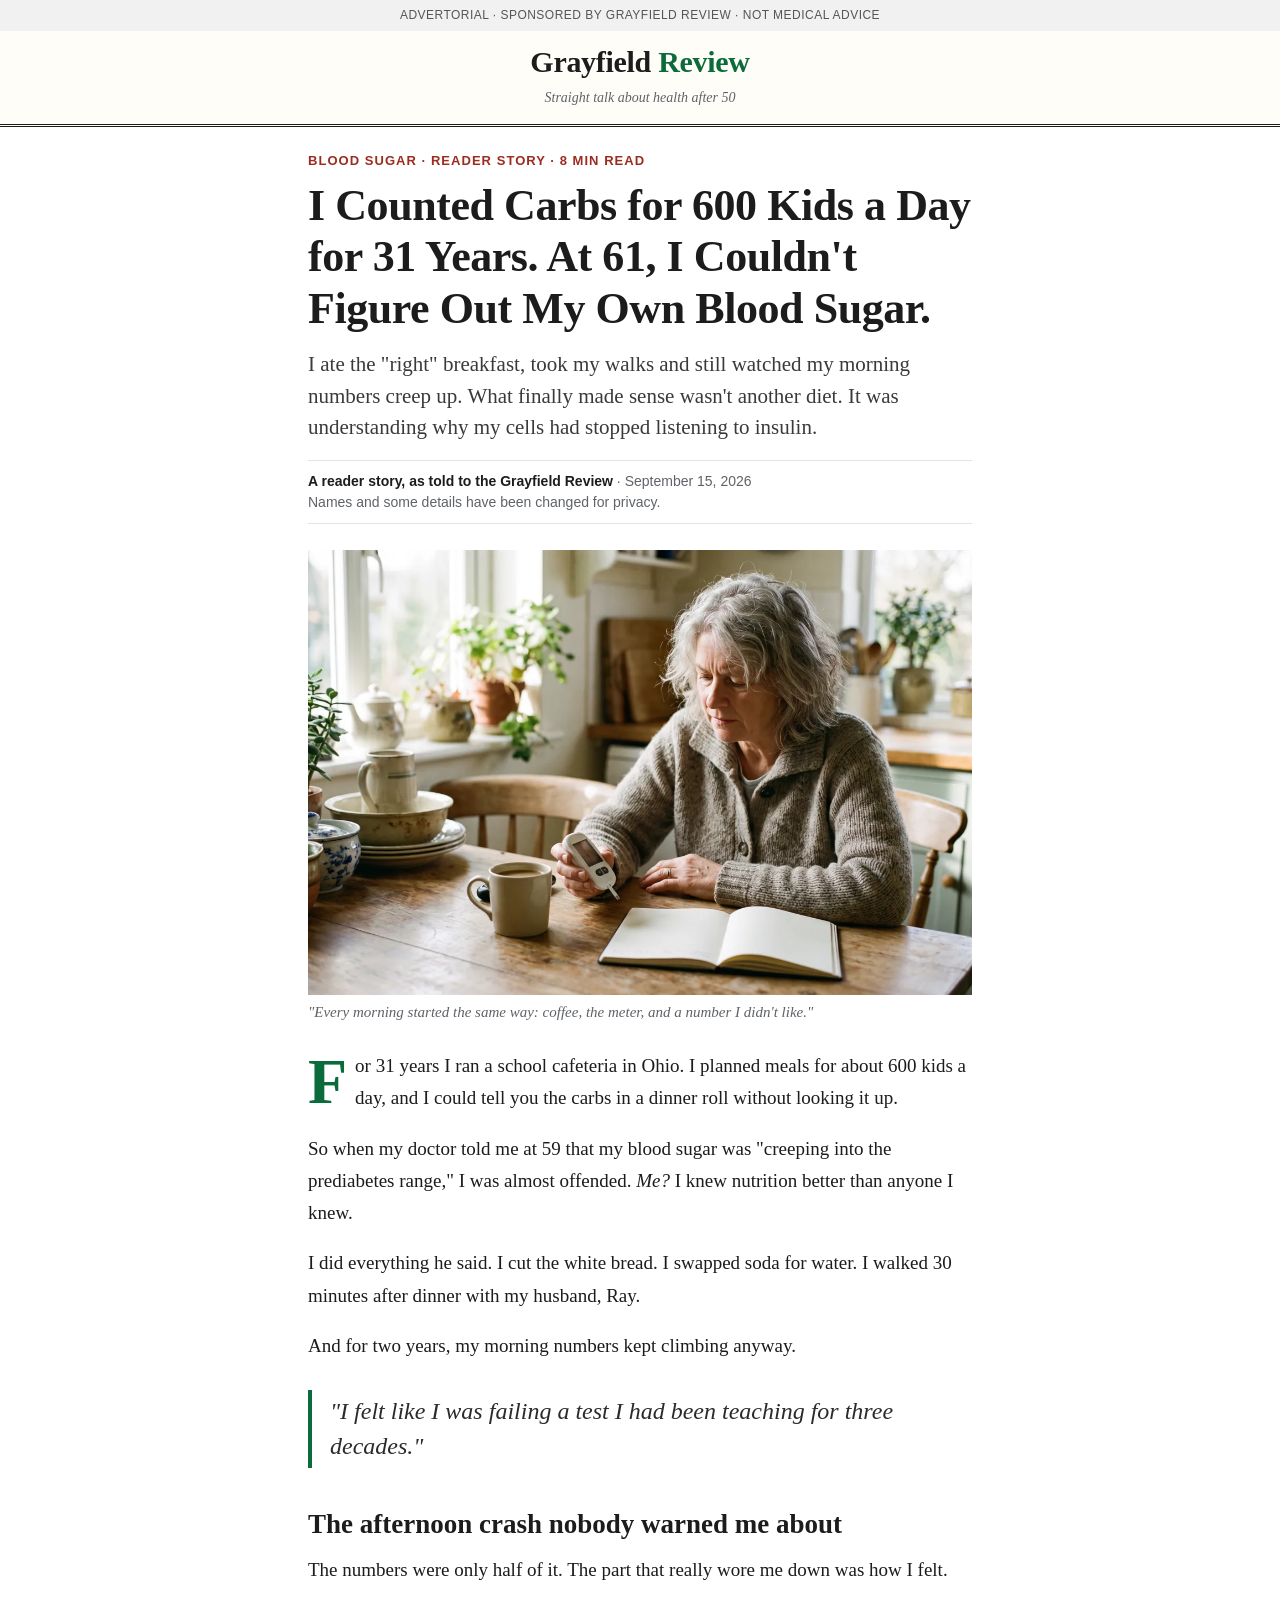
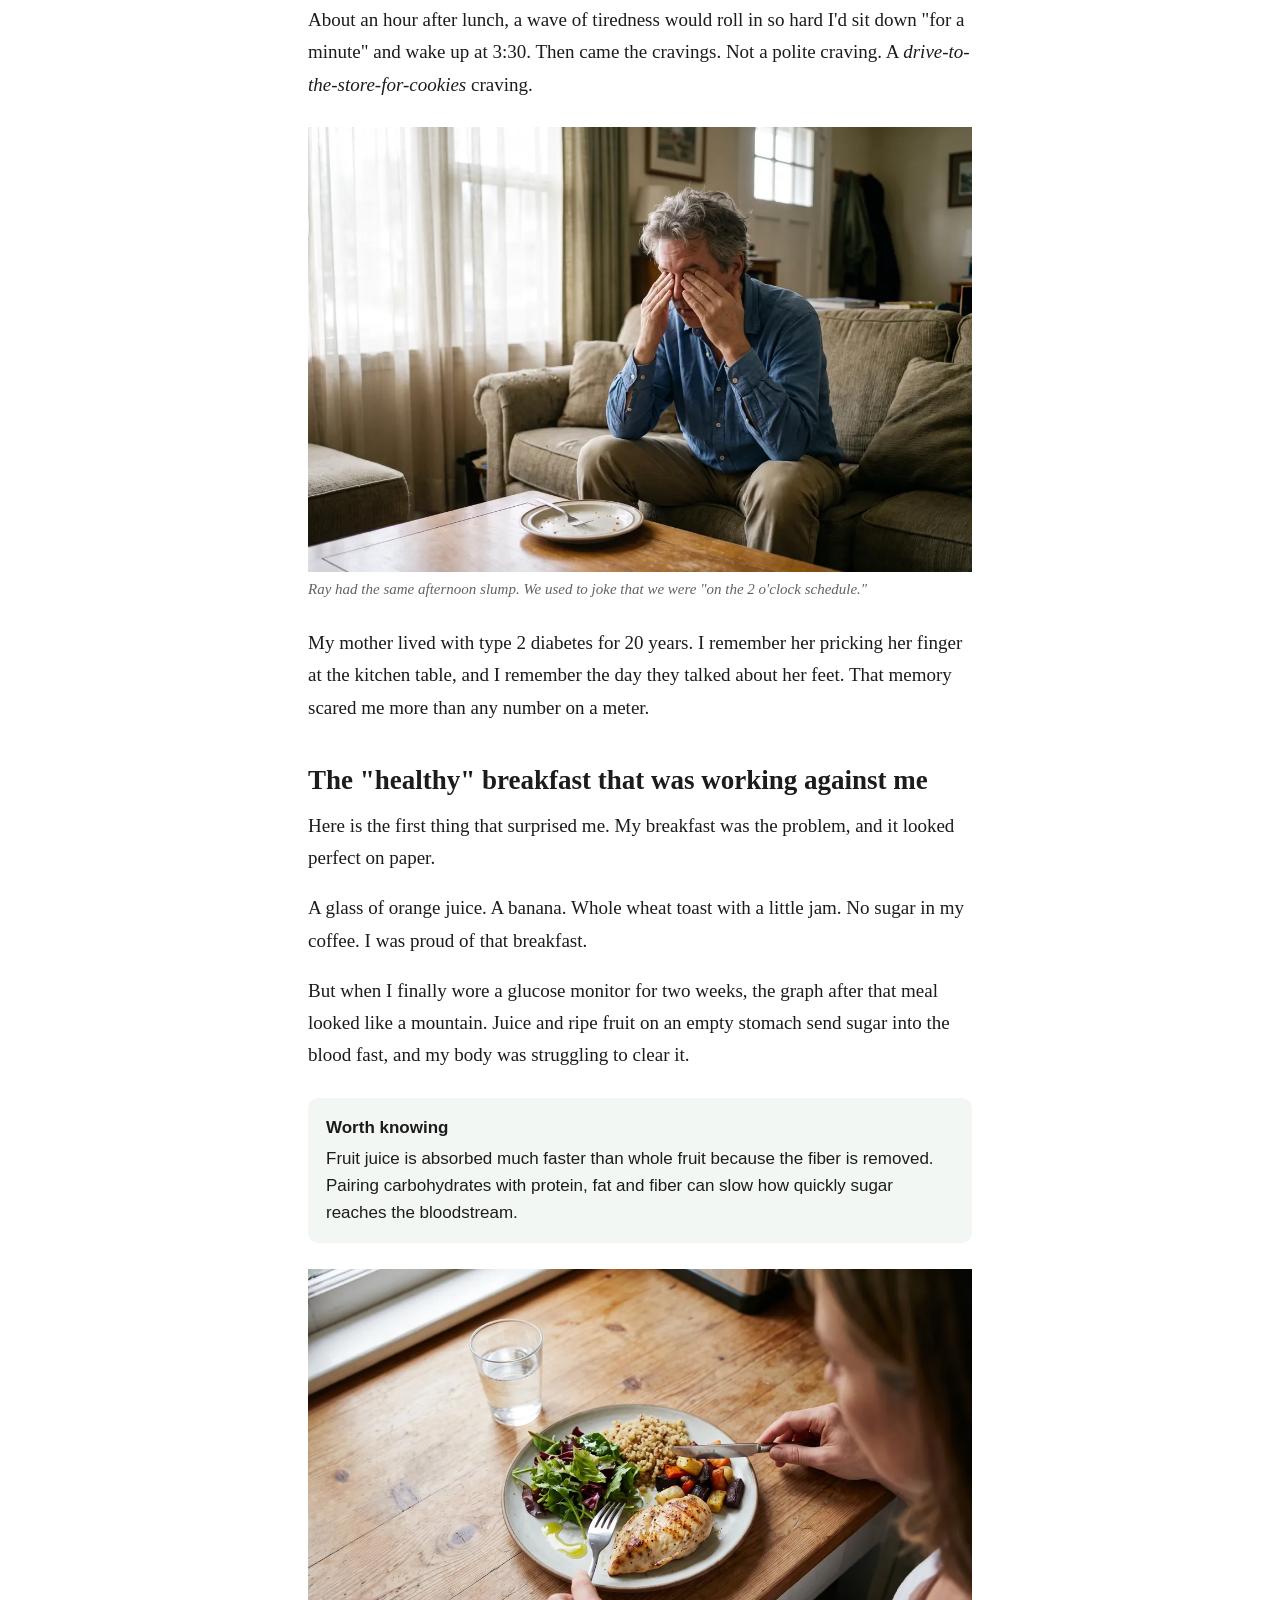
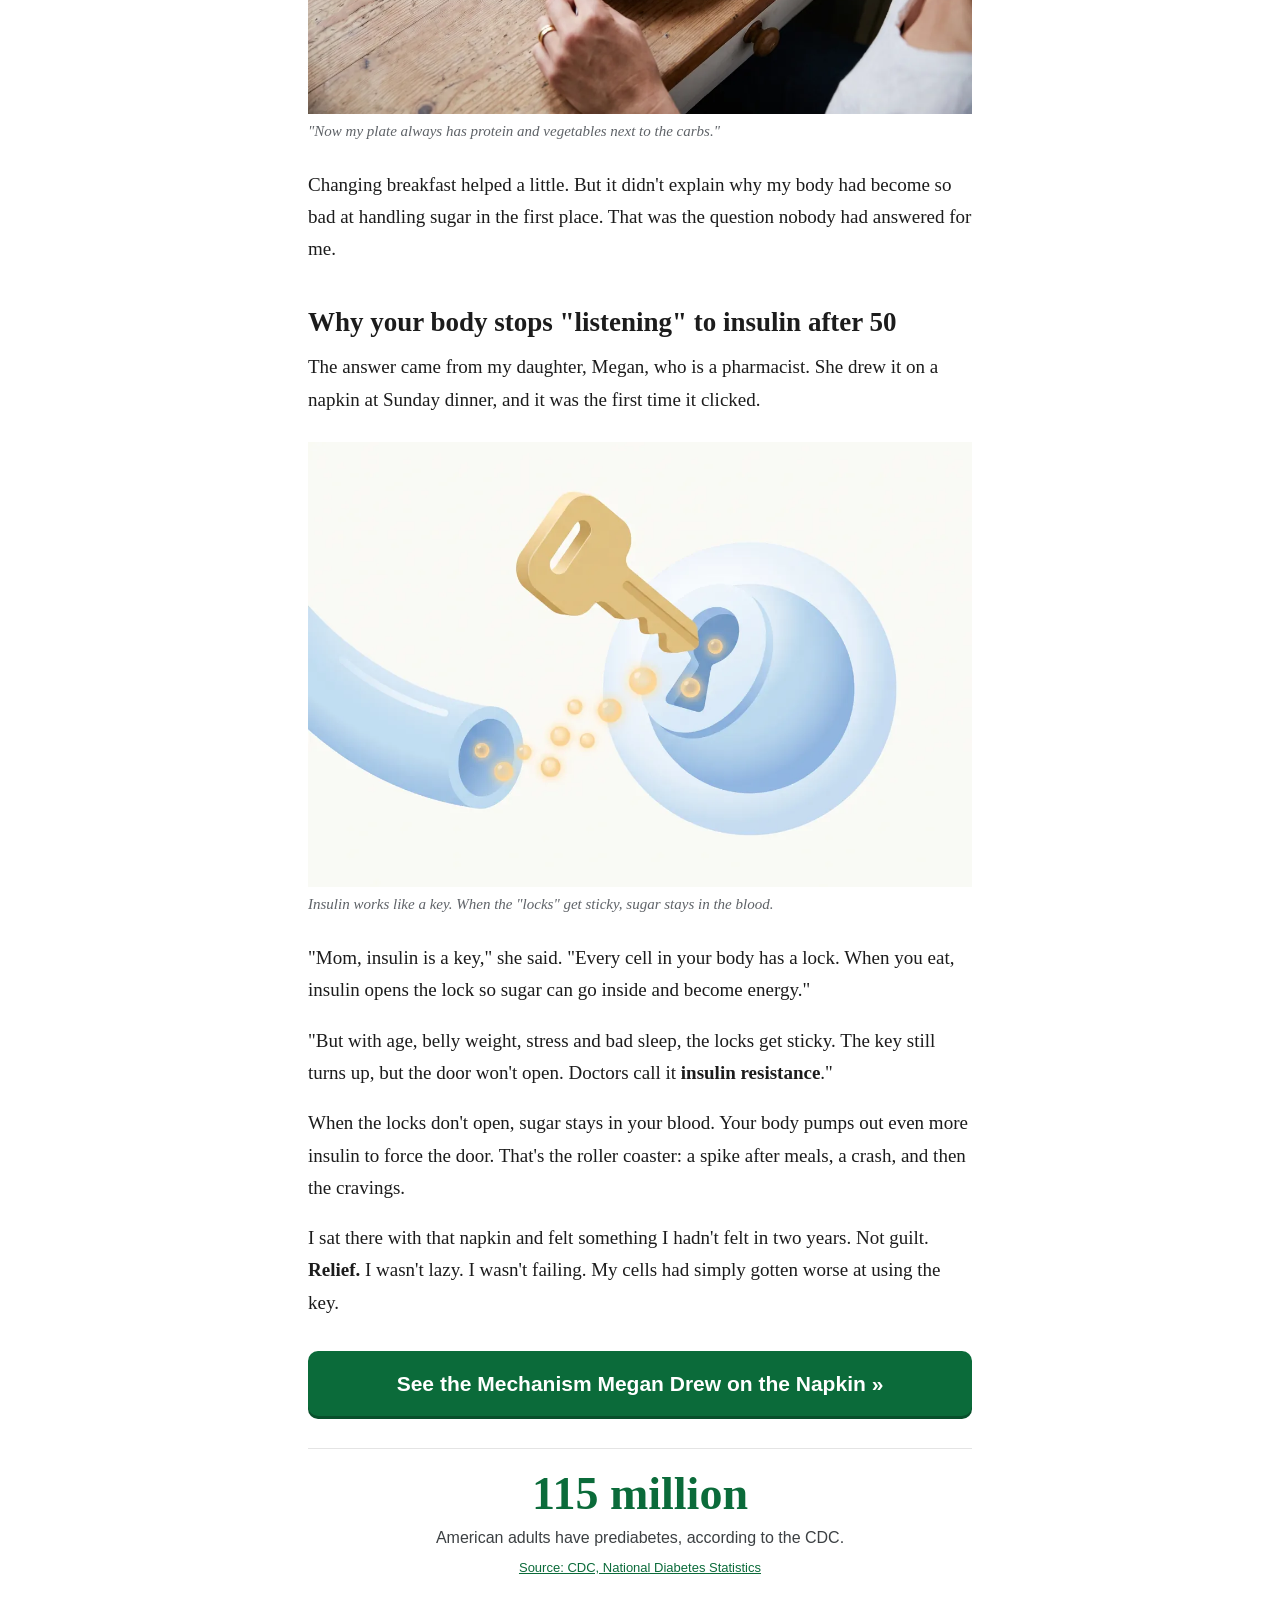
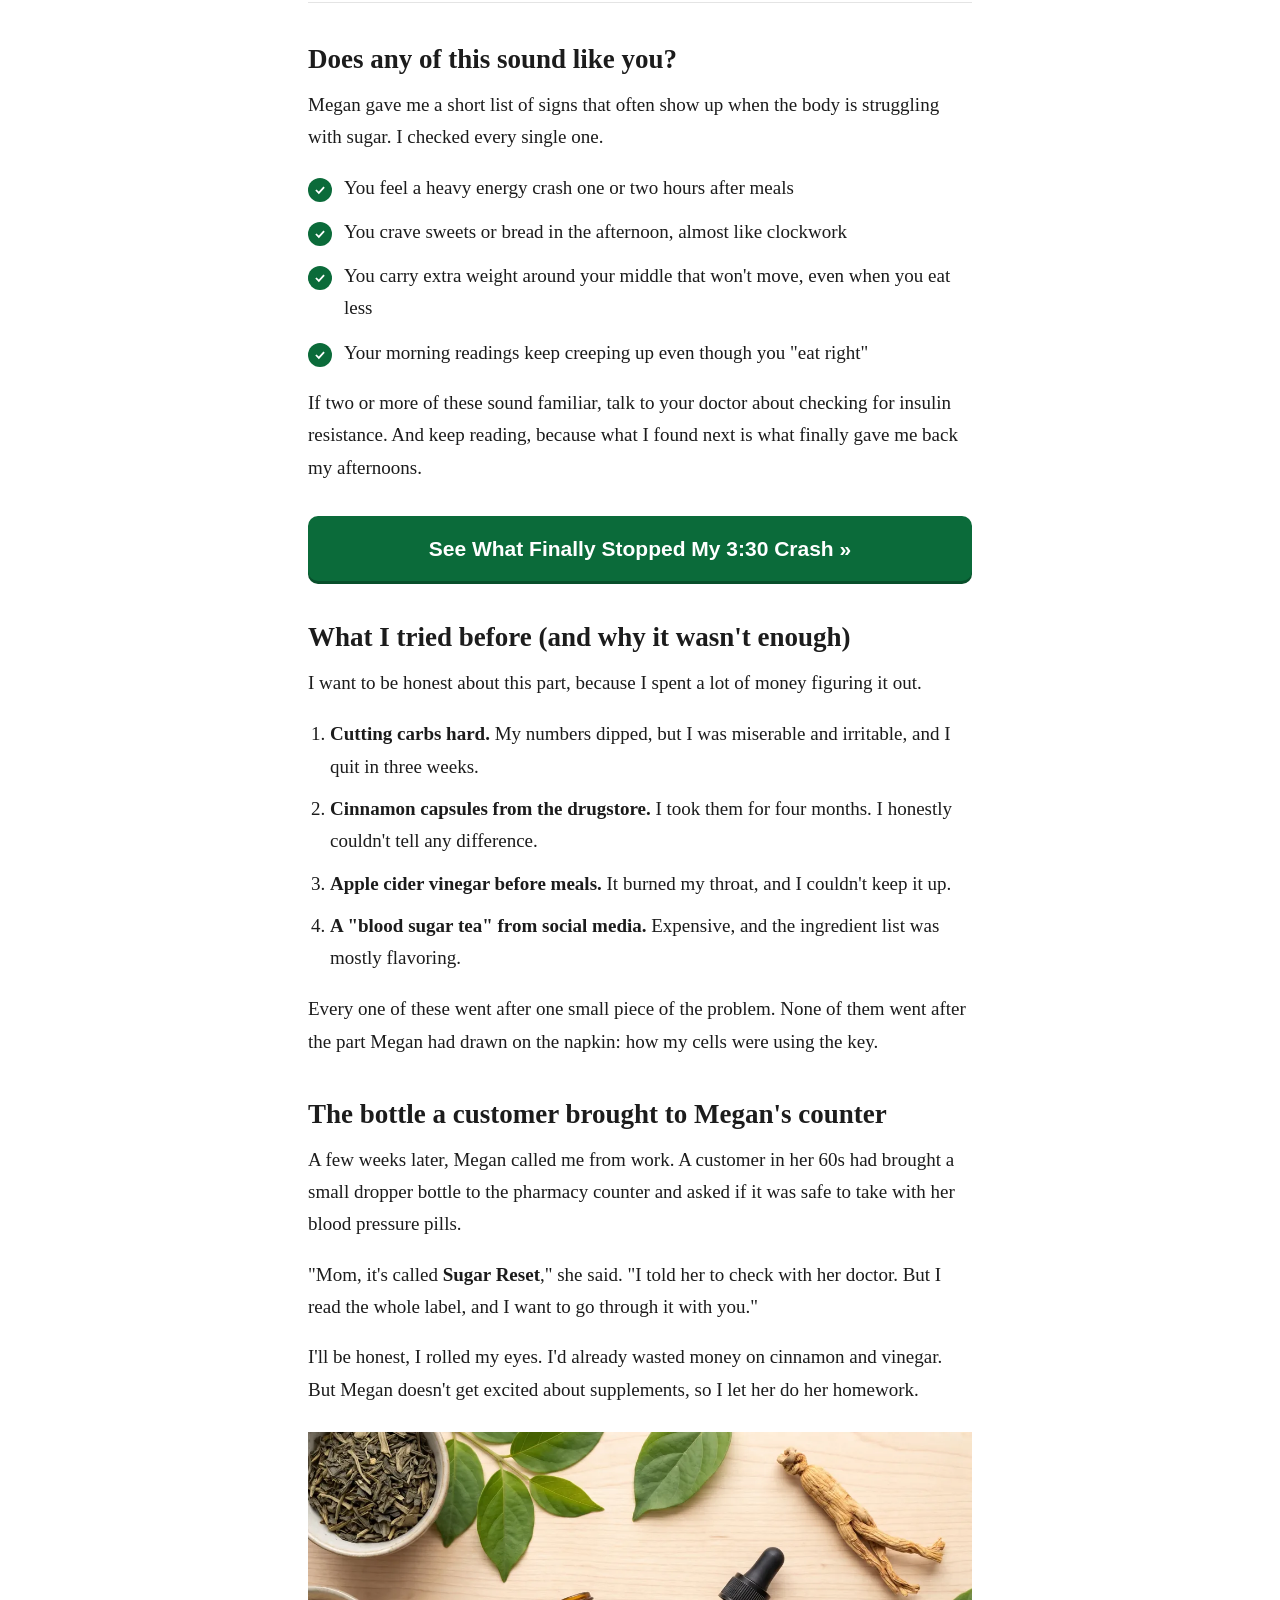
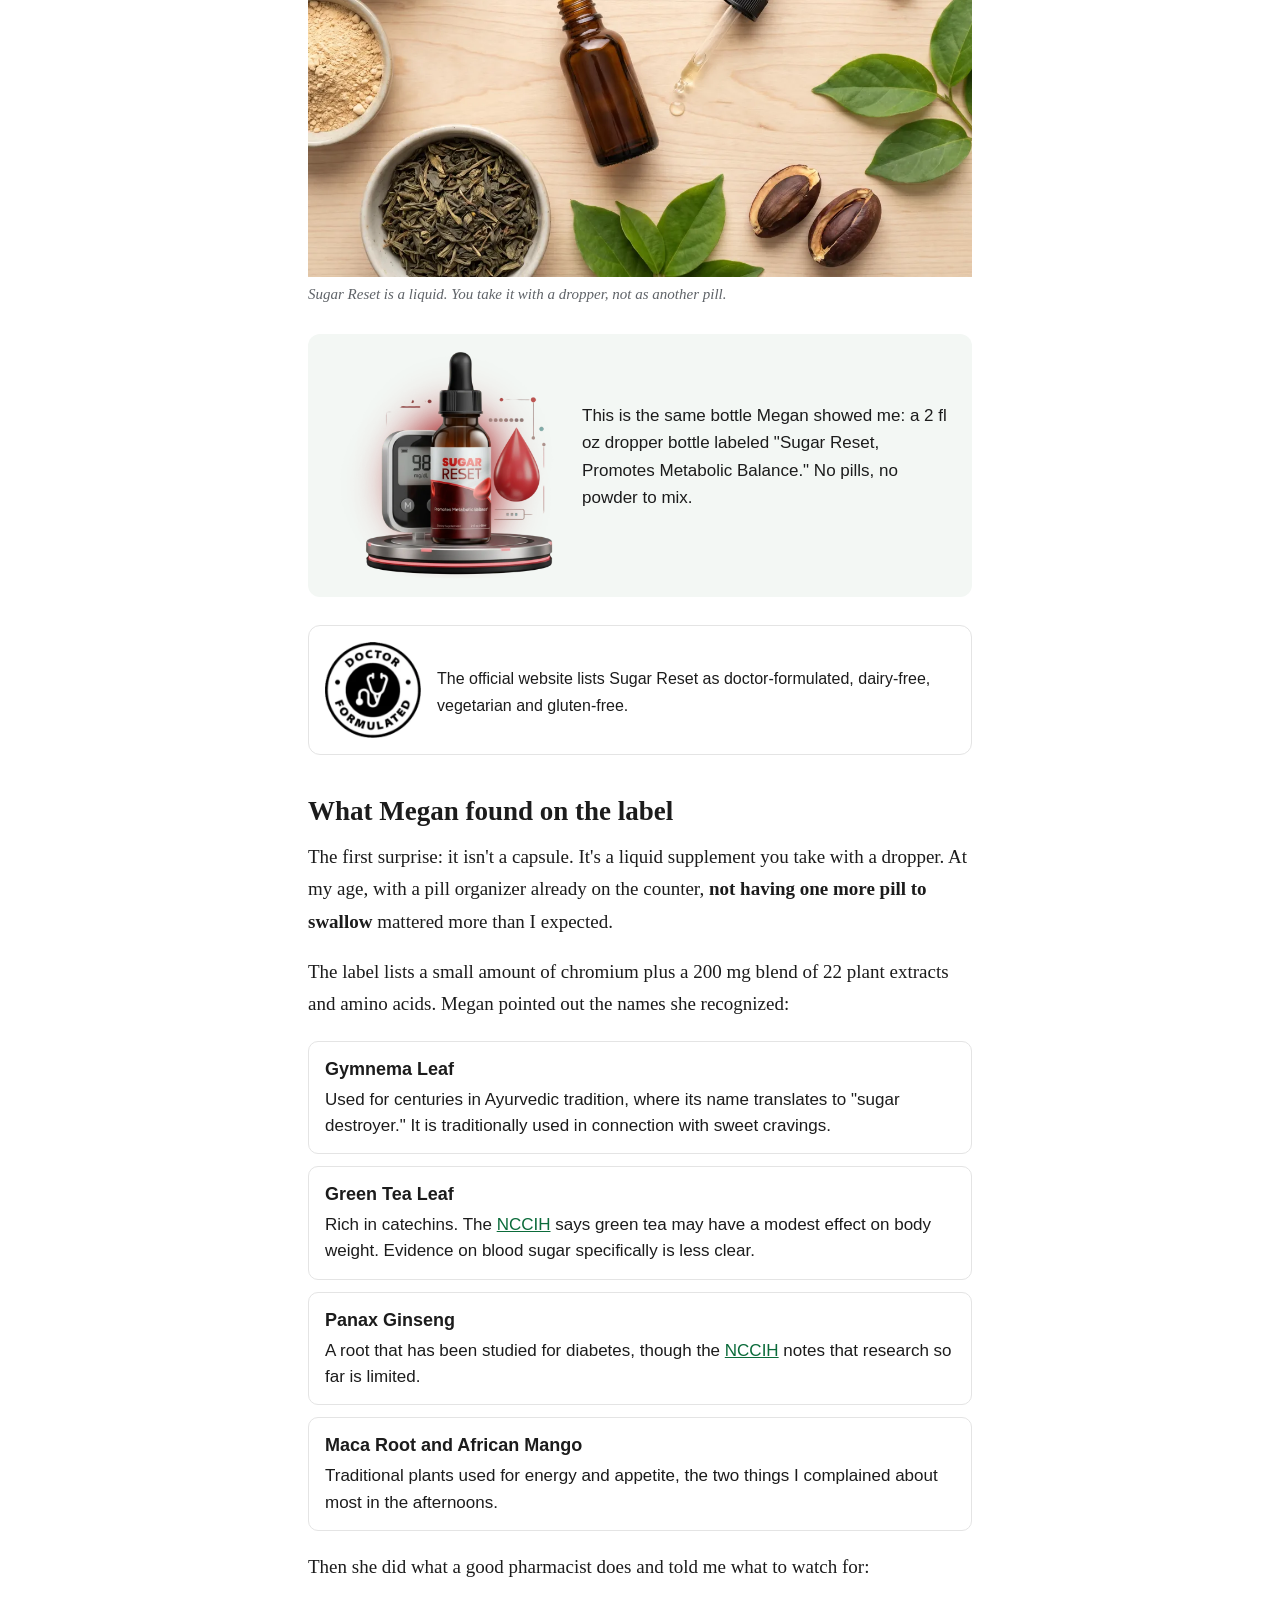
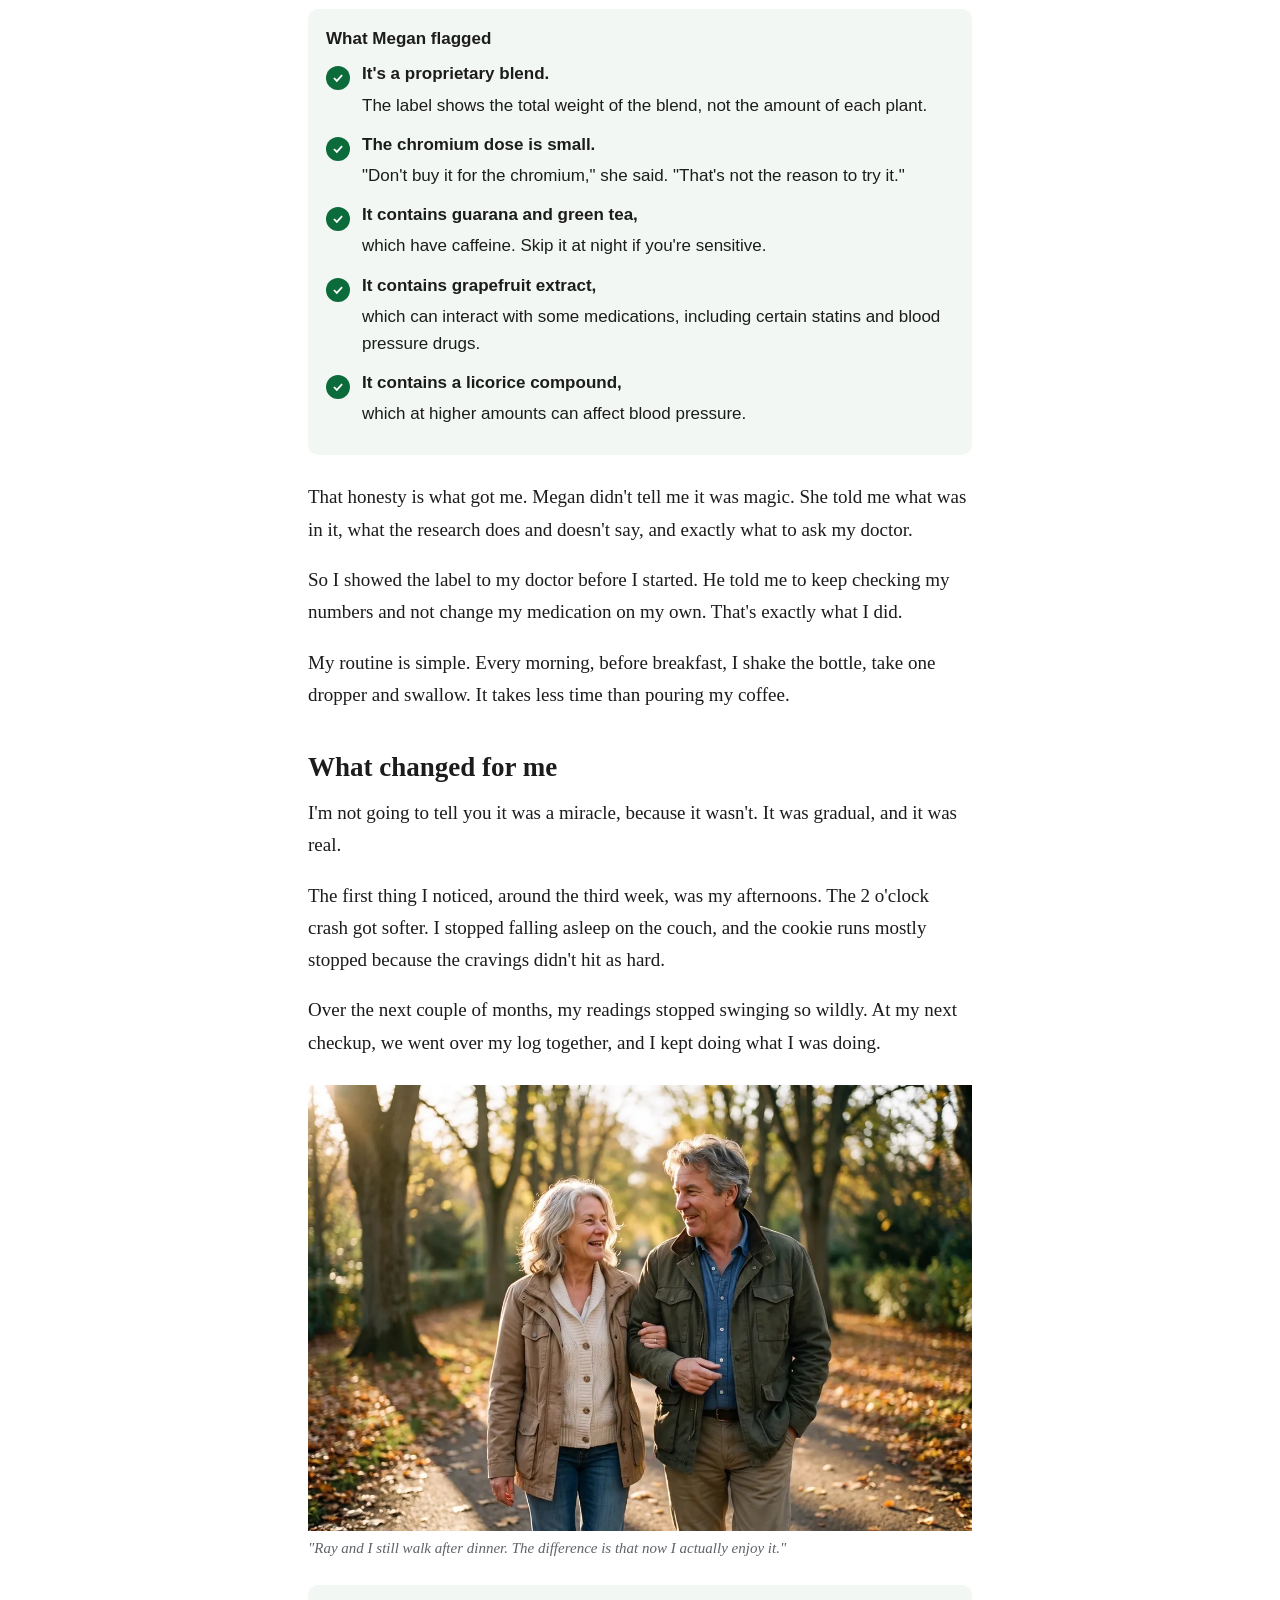
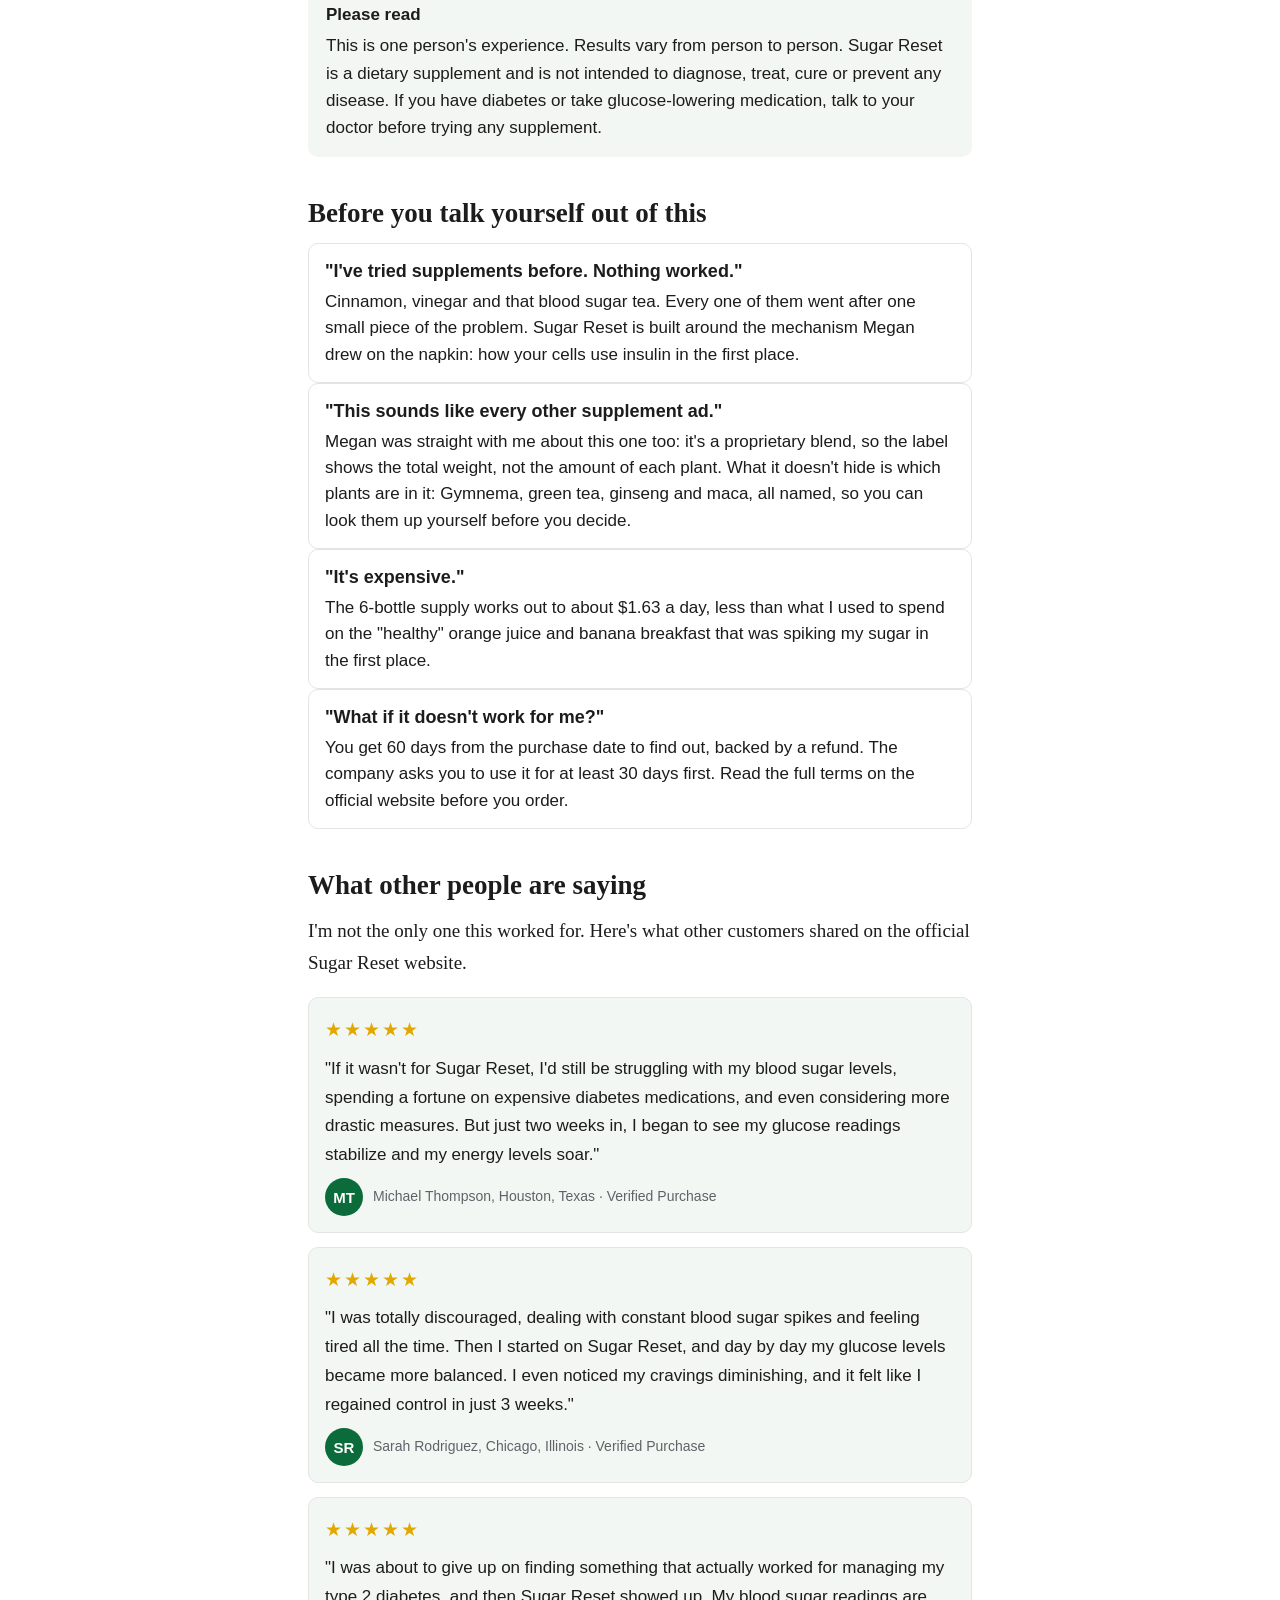
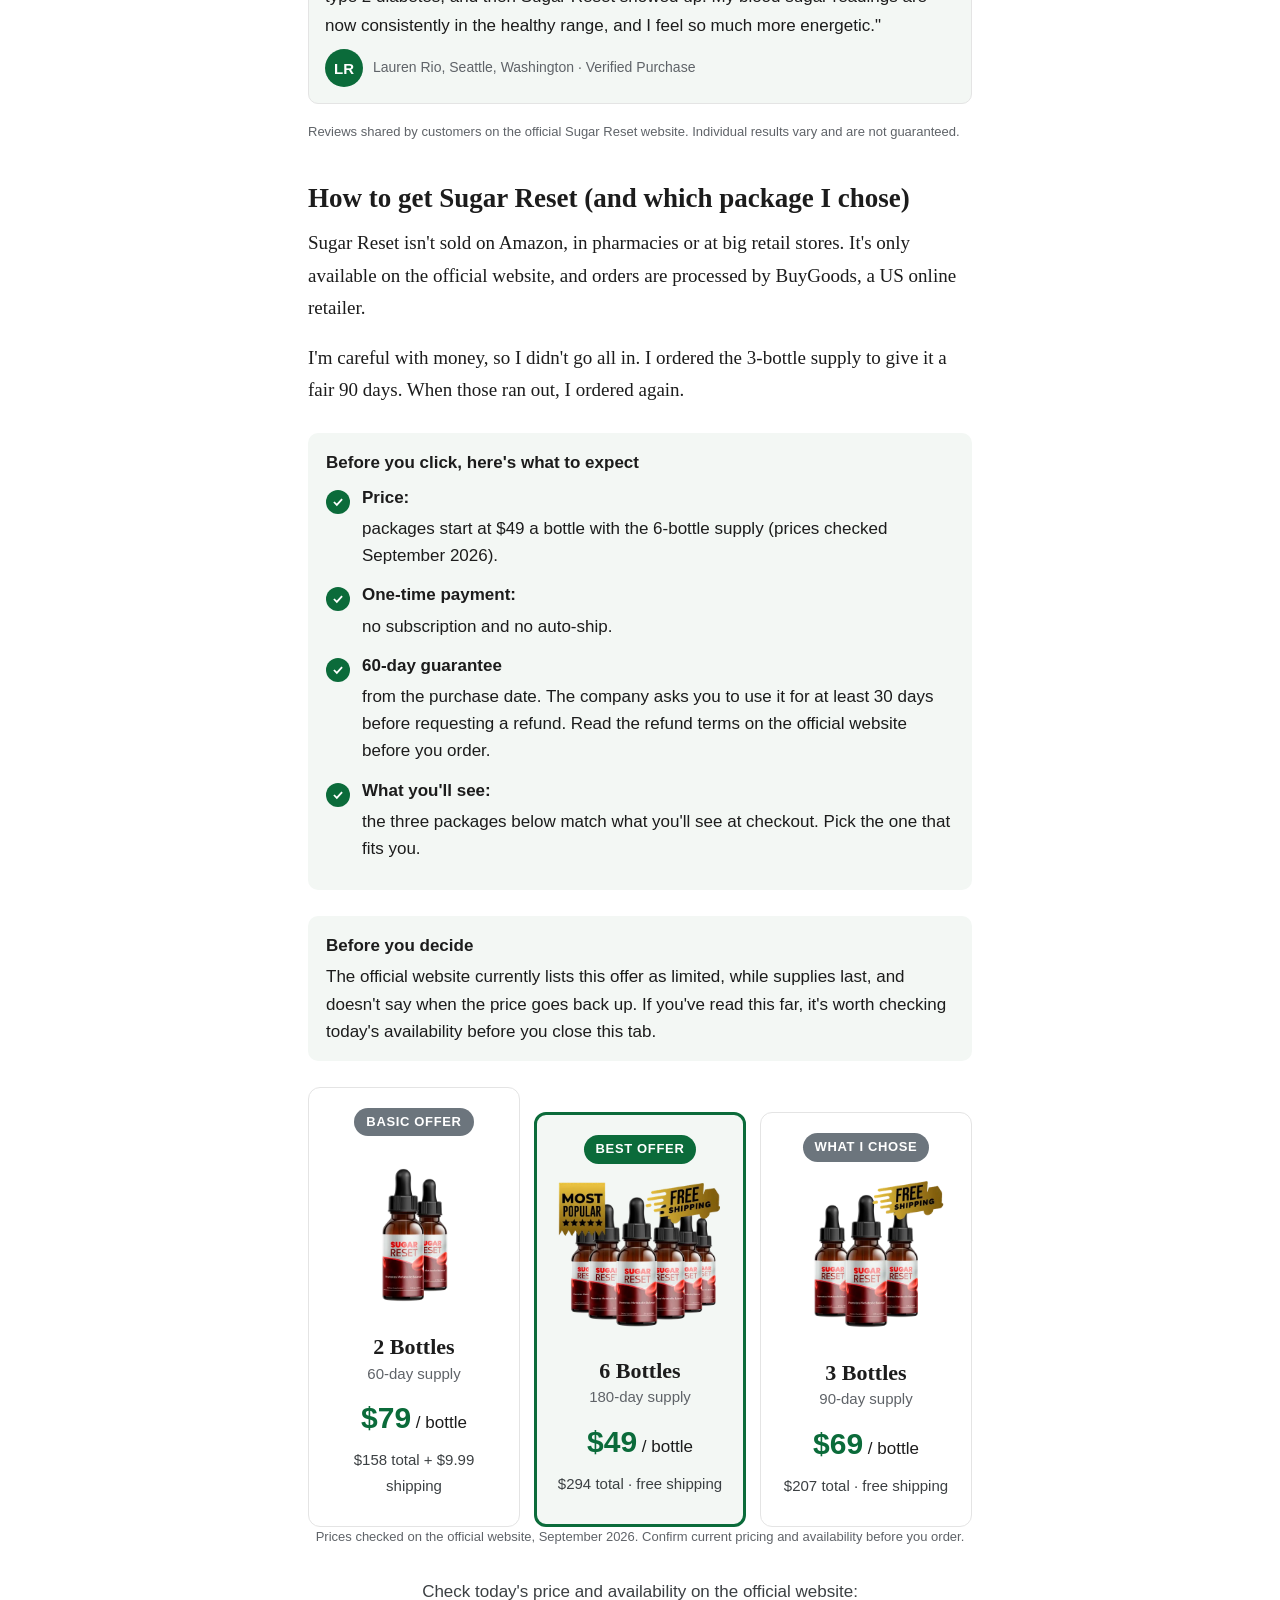
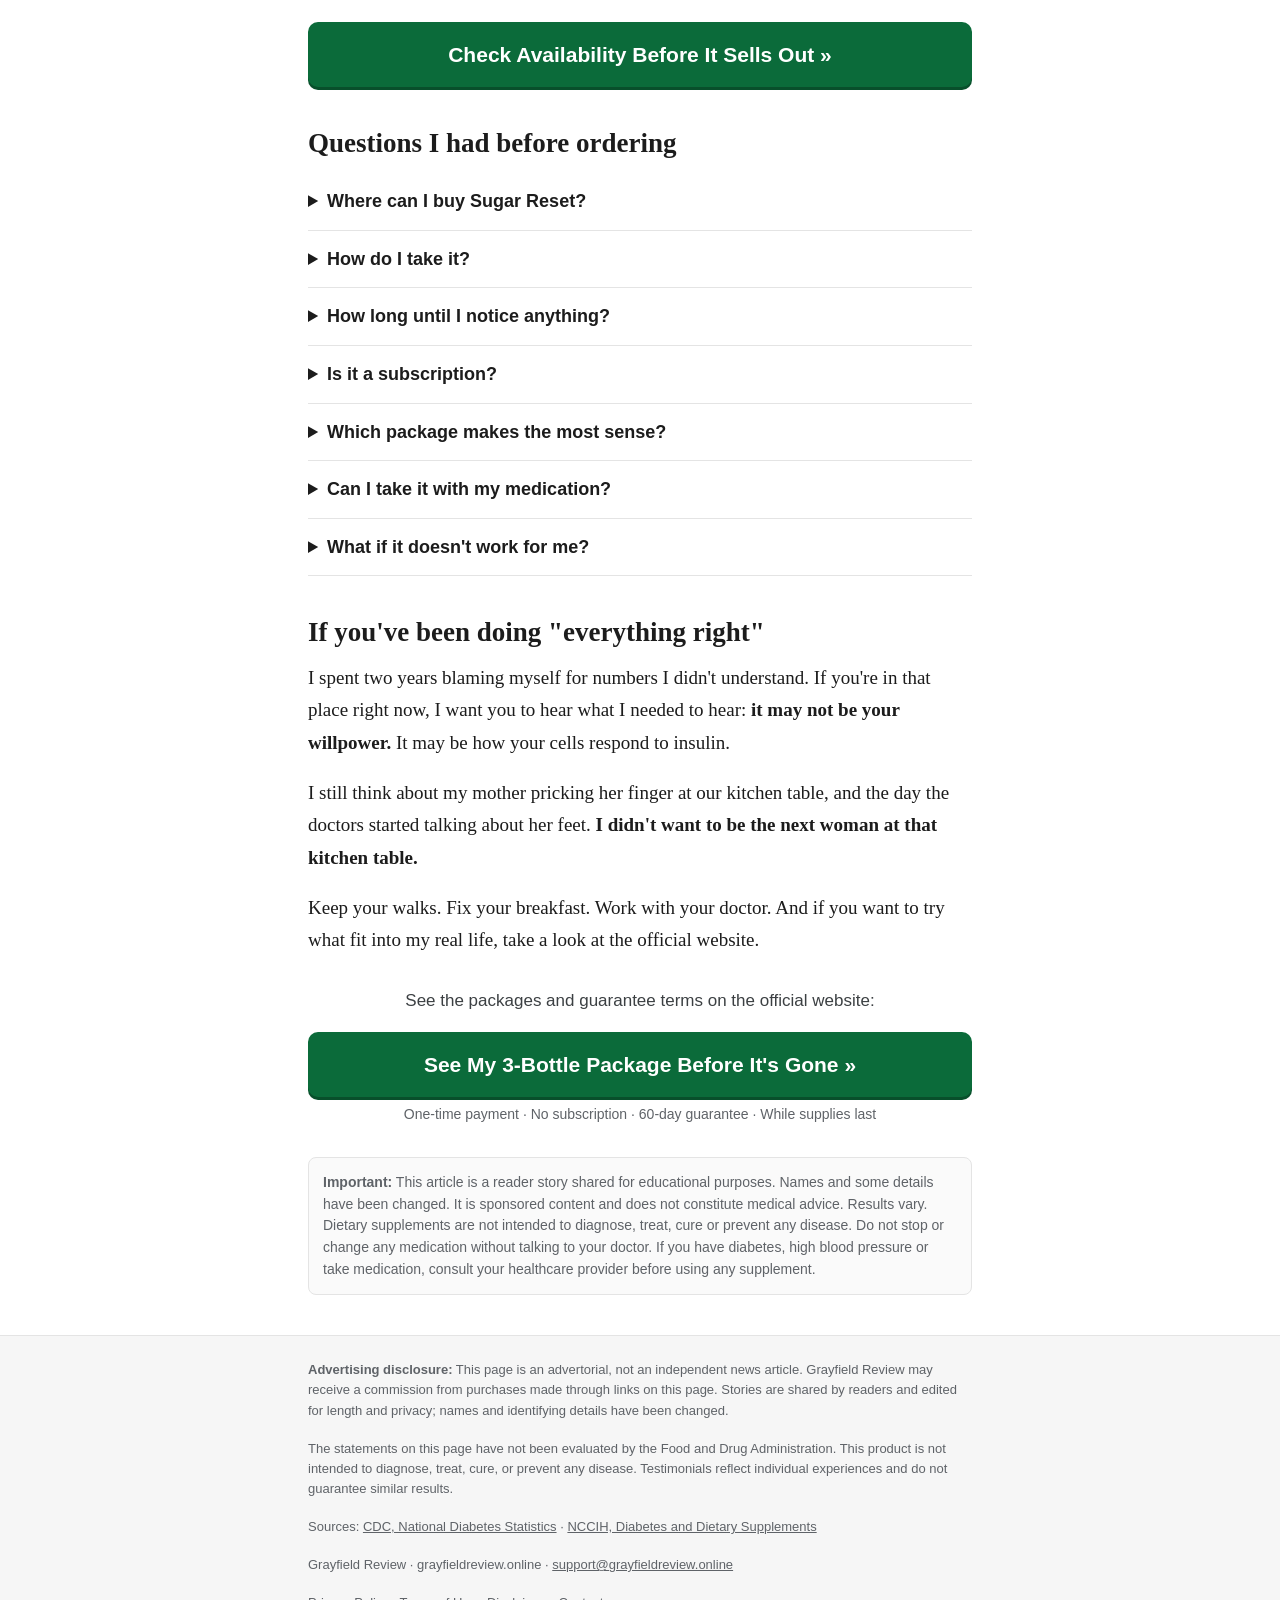
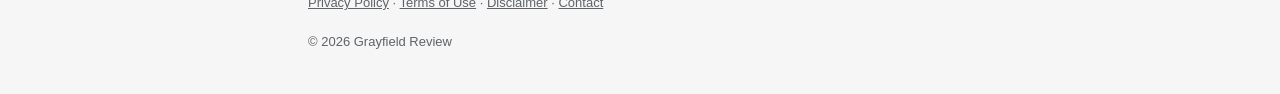
==== blood-sugar-after-50/index.html @ b08bda6f "Apply copy-mestre fixes to blood-sugar-after-50 advertorial Adds real customer testimonials, product" ====
<!DOCTYPE html>
<html lang="en">
<head>
<meta charset="utf-8">
<meta name="viewport" content="width=device-width, initial-scale=1">
<script type="text/javascript">
    (function(c,l,a,r,i,t,y){
        c[a]=c[a]||function(){(c[a].q=c[a].q||[]).push(arguments)};
        t=l.createElement(r);t.async=1;t.src="https://www.clarity.ms/tag/"+i;
        y=l.getElementsByTagName(r)[0];y.parentNode.insertBefore(t,y);
    })(window, document, "clarity", "script", "yk73mpsaqx");
</script>
<!-- Taboola Pixel Code -->
<script type='text/javascript'>
  window._tfa = window._tfa || [];
  window._tfa.push({notify: 'event', name: 'page_view', id: 2105796});
  !function (t, f, a, x) {
         if (!document.getElementById(x)) {
            t.async = 1;t.src = a;t.id=x;f.parentNode.insertBefore(t, f);
         }
  }(document.createElement('script'),
  document.getElementsByTagName('script')[0],
  '//cdn.taboola.com/libtrc/unip/2105796/tfa.js',
  'tb_tfa_script');
</script>
<!-- End of Taboola Pixel Code -->
<title>I Counted Carbs for 600 Kids a Day. At 61, I Couldn't Figure Out My Own Blood Sugar.</title>
<meta name="robots" content="noindex">
<style>
  :root{--ink:#1c1c1c;--muted:#5f6368;--line:#e4e4e4;--accent:#0b6b3a;--accent-dark:#084f2b;--soft:#f3f7f4;--tag:#9b2c20;--paper:#fffdf8}
  *{box-sizing:border-box}
  body{margin:0;background:#fff;color:var(--ink);font:19px/1.7 Georgia,"Times New Roman",serif}
  img{max-width:100%;height:auto;display:block}
  a{color:var(--accent)}
  .sans{font-family:-apple-system,BlinkMacSystemFont,"Segoe UI",Roboto,Arial,sans-serif}
  .wrap{max-width:700px;margin:0 auto;padding-inline:18px}
  .disclosure{background:#f1f1f1;color:#555;font:12px/1.4 -apple-system,Segoe UI,Arial,sans-serif;letter-spacing:.04em;text-align:center;padding:7px 12px}
  header.site{border-bottom:3px double var(--ink);background:var(--paper)}
  header.site .wrap{padding-block:16px;text-align:center}
  .brand{font:700 30px/1 Georgia,serif;letter-spacing:-.01em;color:var(--ink);text-decoration:none}
  .brand span{color:var(--accent)}
  .tagline{font:italic 14px/1.4 Georgia,serif;color:var(--muted);margin-top:6px}
  nav.menu a{color:#444;text-decoration:none}
  nav.menu{display:flex;justify-content:center;gap:18px;flex-wrap:wrap;font:600 13px/1 -apple-system,Segoe UI,Arial,sans-serif;text-transform:uppercase;letter-spacing:.06em;color:#444;border-top:1px solid var(--line);margin-top:14px;padding-top:12px}
  .kicker{margin-top:26px;font:700 13px/1.3 -apple-system,Segoe UI,Arial,sans-serif;letter-spacing:.08em;text-transform:uppercase;color:var(--tag)}
  h1{font:700 36px/1.18 Georgia,serif;margin:10px 0 14px;letter-spacing:-.01em}
  .dek{font-size:21px;line-height:1.5;color:#3a3a3a;margin:0 0 16px}
  .byline{font:14px/1.5 -apple-system,Segoe UI,Arial,sans-serif;color:var(--muted);border-top:1px solid var(--line);border-bottom:1px solid var(--line);padding-block:10px;margin-bottom:22px}
  .byline b{color:var(--ink)}
  figure{margin:26px 0}
  figcaption{font:italic 15px/1.45 Georgia,serif;color:var(--muted);margin-top:7px}
  h2{font:700 27px/1.25 Georgia,serif;margin:40px 0 12px}
  p{margin:0 0 18px}
  .dropcap:first-letter{float:left;font:700 64px/.8 Georgia,serif;padding:6px 8px 0 0;color:var(--accent)}
  .pull{border-left:4px solid var(--accent);padding:4px 0 4px 18px;margin:28px 0;font:italic 24px/1.45 Georgia,serif;color:#2b2b2b}
  .note{background:var(--soft);border-radius:10px;padding:16px 18px;margin:26px 0;font:17px/1.6 -apple-system,Segoe UI,Arial,sans-serif}
  .note b{display:block;margin-bottom:4px}
  .stat{text-align:center;border-top:1px solid var(--line);border-bottom:1px solid var(--line);padding-block:20px;margin:28px 0}
  .stat b{display:block;font:700 46px/1.1 Georgia,serif;color:var(--accent)}
  .stat small{display:block;font:16px/1.5 -apple-system,Segoe UI,Arial,sans-serif;color:#3c4043;margin-top:6px}
  .stat a{font:13px -apple-system,Segoe UI,Arial,sans-serif}
  ul.check{list-style:none;padding:0;margin:0 0 18px}
  ul.check li{position:relative;padding-left:36px;margin-bottom:12px}
  ul.check li:before{content:"";position:absolute;left:0;top:6px;width:24px;height:24px;border-radius:50%;background:var(--accent) url("data:image/svg+xml,%3Csvg xmlns='http://www.w3.org/2000/svg' viewBox='0 0 24 24'%3E%3Cpath fill='none' stroke='white' stroke-width='3' d='M5 12l5 5 9-10'/%3E%3C/svg%3E") center/14px no-repeat}
  ol.tried{padding-left:22px}
  ol.tried li{margin-bottom:10px}
  .ingredients{display:grid;gap:12px;margin:20px 0}
  .ing{border:1px solid var(--line);border-radius:10px;padding:14px 16px;font:17px/1.55 -apple-system,Segoe UI,Arial,sans-serif}
  .ing b{display:block;font-size:18px;margin-bottom:3px}
  .cta-box{text-align:center;margin:32px 0}
  .cta-box p{font:17px/1.5 -apple-system,Segoe UI,Arial,sans-serif;color:#3c4043}
  a.cta{display:block;width:100%;background:var(--accent);color:#fff;text-decoration:none;font:700 21px/1.3 -apple-system,Segoe UI,Arial,sans-serif;padding:19px 20px;border-radius:10px;box-shadow:0 3px 0 var(--accent-dark)}
  a.cta:hover{background:var(--accent-dark)}
  .cta-note{font:14px/1.4 -apple-system,Segoe UI,Arial,sans-serif;color:var(--muted);margin-top:8px}
  .product{display:grid;grid-template-columns:1fr;gap:16px;align-items:center;background:var(--soft);border-radius:12px;padding:18px;margin:28px 0}
  .product img{width:100%;max-width:220px;margin:0 auto}
  .product p{font:17px/1.6 -apple-system,Segoe UI,Arial,sans-serif}
  .reviews{display:grid;gap:14px;margin:18px 0}
  .review{border:1px solid var(--line);border-radius:10px;padding:16px;background:var(--soft);font-family:-apple-system,Segoe UI,Arial,sans-serif}
  .review .stars{color:#e0a800;letter-spacing:2px}
  .review p{font-size:17px;margin:8px 0}
  .review .who{display:flex;align-items:center;gap:10px;font-size:14px;color:var(--muted)}
  .review .avatar{flex:none;width:38px;height:38px;border-radius:50%;background:var(--accent);color:#fff;display:flex;align-items:center;justify-content:center;font:700 15px/1 -apple-system,Segoe UI,Arial,sans-serif}
  .source-note{font:13px/1.5 -apple-system,Segoe UI,Arial,sans-serif;color:var(--muted)}
  .packs{display:grid;grid-template-columns:1fr;gap:14px;margin:20px 0 8px;font-family:-apple-system,Segoe UI,Arial,sans-serif}
  .pack{border:1px solid var(--line);border-radius:12px;padding:16px;text-align:center;min-width:0}
  .pack-best{border:3px solid var(--accent);background:var(--soft)}
  .pack-tag{display:inline-block;font-size:13px;font-weight:700;text-transform:uppercase;letter-spacing:.05em;color:#fff;background:#6c757d;border-radius:20px;padding:3px 12px}
  .pack-best .pack-tag{background:var(--accent)}
  .pack img{width:100%;max-width:200px;margin:10px auto}
  .pack-name{font:700 22px/1.2 Georgia,serif}
  .pack-days{font-size:15px;color:var(--muted)}
  .pack-price{font-size:17px;margin-top:6px}
  .pack-price b{font-size:30px;color:var(--accent)}
  .pack-total{font-size:15px;color:#3c4043;margin:4px 0 12px}
  a.cta-small{font-size:18px;padding:14px 16px}
  .guarantee{display:flex;gap:16px;align-items:center;border:1px solid var(--line);border-radius:12px;padding:16px;margin:22px 0;font-family:-apple-system,Segoe UI,Arial,sans-serif}
  .guarantee img{width:96px;flex:none}
  .guarantee p{font-size:16px;margin:4px 0 0}
  .faq{font-family:-apple-system,Segoe UI,Arial,sans-serif}
  .faq details{border-bottom:1px solid var(--line);padding-block:13px}
  .faq summary{font-weight:700;cursor:pointer;font-size:18px}
  .faq details p{margin:8px 0 0;font-size:17px}
  .disclaimer{font:14px/1.55 -apple-system,Segoe UI,Arial,sans-serif;color:var(--muted);background:#fafafa;border:1px solid var(--line);border-radius:8px;padding:14px;margin:28px 0}
  .related h3{font:700 20px/1.3 Georgia,serif;margin:38px 0 12px;border-top:3px solid var(--ink);padding-top:10px}
  .cards{display:grid;grid-template-columns:1fr 1fr;gap:14px}
  .card{text-decoration:none;color:var(--ink)}
  .card img{border-radius:8px;aspect-ratio:4/3;object-fit:cover;width:100%}
  .card span{display:block;font:700 16px/1.35 -apple-system,Segoe UI,Arial,sans-serif;margin-top:6px}
  footer.site{margin-top:40px;background:#f6f6f6;border-top:1px solid var(--line);font:13px/1.55 -apple-system,Segoe UI,Arial,sans-serif;color:var(--muted)}
  footer.site .wrap{padding-block:24px}
  footer.site a{color:var(--muted)}
  @media (min-width:640px){
    h1{font-size:44px}
    .product{grid-template-columns:240px 1fr}
    .cards{grid-template-columns:repeat(4,minmax(0,1fr))}
    .packs{grid-template-columns:repeat(3,minmax(0,1fr));align-items:end}
  }
</style>
</head>
<body>

<div class="disclosure">ADVERTORIAL &middot; SPONSORED BY GRAYFIELD REVIEW &middot; NOT MEDICAL ADVICE</div>

<header class="site">
  <div class="wrap">
    <a class="brand" href="/">Grayfield <span>Review</span></a>
    <div class="tagline">Straight talk about health after 50</div>
  </div>
</header>

<main class="wrap">

  <div class="kicker">Blood Sugar &middot; Reader Story &middot; 8 min read</div>

  <h1>I Counted Carbs for 600 Kids a Day for 31 Years. At 61, I Couldn't Figure Out My Own Blood Sugar.</h1>

  <p class="dek">I ate the "right" breakfast, took my walks and still watched my morning numbers creep up. What finally made sense wasn't another diet. It was understanding why my cells had stopped listening to insulin.</p>

  <div class="byline"><b>A reader story, as told to the Grayfield Review</b> &middot; September 15, 2026<br>Names and some details have been changed for privacy.</div>

  <figure>
    <img src="/blood-sugar-after-50/imagens/hero.webp" alt="Woman in her 60s checking a glucose meter at her kitchen table" width="1200" height="805">
    <figcaption>"Every morning started the same way: coffee, the meter, and a number I didn't like."</figcaption>
  </figure>

  <p class="dropcap">For 31 years I ran a school cafeteria in Ohio. I planned meals for about 600 kids a day, and I could tell you the carbs in a dinner roll without looking it up.</p>

  <p>So when my doctor told me at 59 that my blood sugar was "creeping into the prediabetes range," I was almost offended. <i>Me?</i> I knew nutrition better than anyone I knew.</p>

  <p>I did everything he said. I cut the white bread. I swapped soda for water. I walked 30 minutes after dinner with my husband, Ray.</p>

  <p>And for two years, my morning numbers kept climbing anyway.</p>

  <div class="pull">"I felt like I was failing a test I had been teaching for three decades."</div>

  <h2>The afternoon crash nobody warned me about</h2>

  <p>The numbers were only half of it. The part that really wore me down was how I felt.</p>

  <p>About an hour after lunch, a wave of tiredness would roll in so hard I'd sit down "for a minute" and wake up at 3:30. Then came the cravings. Not a polite craving. A <i>drive-to-the-store-for-cookies</i> craving.</p>

  <figure>
    <img src="/blood-sugar-after-50/imagens/slump.webp" alt="Man in his 60s feeling tired on the couch after lunch" width="1200" height="805">
    <figcaption>Ray had the same afternoon slump. We used to joke that we were "on the 2 o'clock schedule."</figcaption>
  </figure>

  <p>My mother lived with type 2 diabetes for 20 years. I remember her pricking her finger at the kitchen table, and I remember the day they talked about her feet. That memory scared me more than any number on a meter.</p>

  <h2>The "healthy" breakfast that was working against me</h2>

  <p>Here is the first thing that surprised me. My breakfast was the problem, and it looked perfect on paper.</p>

  <p>A glass of orange juice. A banana. Whole wheat toast with a little jam. No sugar in my coffee. I was proud of that breakfast.</p>

  <p>But when I finally wore a glucose monitor for two weeks, the graph after that meal looked like a mountain. Juice and ripe fruit on an empty stomach send sugar into the blood fast, and my body was struggling to clear it.</p>

  <div class="note"><b>Worth knowing</b>Fruit juice is absorbed much faster than whole fruit because the fiber is removed. Pairing carbohydrates with protein, fat and fiber can slow how quickly sugar reaches the bloodstream.</div>

  <figure>
    <img src="/blood-sugar-after-50/imagens/meal.webp" alt="Balanced plate with grilled chicken, salad, quinoa and vegetables" width="1200" height="805">
    <figcaption>"Now my plate always has protein and vegetables next to the carbs."</figcaption>
  </figure>

  <p>Changing breakfast helped a little. But it didn't explain why my body had become so bad at handling sugar in the first place. That was the question nobody had answered for me.</p>

  <h2>Why your body stops "listening" to insulin after 50</h2>

  <p>The answer came from my daughter, Megan, who is a pharmacist. She drew it on a napkin at Sunday dinner, and it was the first time it clicked.</p>

  <figure>
    <img src="/blood-sugar-after-50/imagens/mechanism.webp" alt="Illustration of insulin as a key unlocking a cell so glucose can enter" width="1200" height="805">
    <figcaption>Insulin works like a key. When the "locks" get sticky, sugar stays in the blood.</figcaption>
  </figure>

  <p>"Mom, insulin is a key," she said. "Every cell in your body has a lock. When you eat, insulin opens the lock so sugar can go inside and become energy."</p>

  <p>"But with age, belly weight, stress and bad sleep, the locks get sticky. The key still turns up, but the door won't open. Doctors call it <b>insulin resistance</b>."</p>

  <p>When the locks don't open, sugar stays in your blood. Your body pumps out even more insulin to force the door. That's the roller coaster: a spike after meals, a crash, and then the cravings.</p>

  <p>I sat there with that napkin and felt something I hadn't felt in two years. Not guilt. <b>Relief.</b> I wasn't lazy. I wasn't failing. My cells had simply gotten worse at using the key.</p>

  <div class="cta-box">
    <a class="cta" data-area="cta-early" href="https://www.fasttrack37.com/PM7HK3TH/32MFQB8P/?click_area=cta-early">See the Mechanism Megan Drew on the Napkin &raquo;</a>
  </div>

  <div class="stat">
    <b>115 million</b>
    <small>American adults have prediabetes, according to the CDC.</small>
    <a href="https://www.cdc.gov/diabetes/php/data-research/index.html" target="_blank" rel="noopener">Source: CDC, National Diabetes Statistics</a>
  </div>

  <h2>Does any of this sound like you?</h2>

  <p>Megan gave me a short list of signs that often show up when the body is struggling with sugar. I checked every single one.</p>

  <ul class="check">
    <li>You feel a heavy energy crash one or two hours after meals</li>
    <li>You crave sweets or bread in the afternoon, almost like clockwork</li>
    <li>You carry extra weight around your middle that won't move, even when you eat less</li>
    <li>Your morning readings keep creeping up even though you "eat right"</li>
  </ul>

  <p>If two or more of these sound familiar, talk to your doctor about checking for insulin resistance. And keep reading, because what I found next is what finally gave me back my afternoons.</p>

  <div class="cta-box">
    <a class="cta" data-area="cta1" href="https://www.fasttrack37.com/PM7HK3TH/32MFQB8P/?click_area=cta1">See What Finally Stopped My 3:30 Crash &raquo;</a>
  </div>

  <h2>What I tried before (and why it wasn't enough)</h2>

  <p>I want to be honest about this part, because I spent a lot of money figuring it out.</p>

  <ol class="tried">
    <li><b>Cutting carbs hard.</b> My numbers dipped, but I was miserable and irritable, and I quit in three weeks.</li>
    <li><b>Cinnamon capsules from the drugstore.</b> I took them for four months. I honestly couldn't tell any difference.</li>
    <li><b>Apple cider vinegar before meals.</b> It burned my throat, and I couldn't keep it up.</li>
    <li><b>A "blood sugar tea" from social media.</b> Expensive, and the ingredient list was mostly flavoring.</li>
  </ol>

  <p>Every one of these went after one small piece of the problem. None of them went after the part Megan had drawn on the napkin: how my cells were using the key.</p>

  <h2>The bottle a customer brought to Megan's counter</h2>

  <p>A few weeks later, Megan called me from work. A customer in her 60s had brought a small dropper bottle to the pharmacy counter and asked if it was safe to take with her blood pressure pills.</p>

  <p>"Mom, it's called <b>Sugar Reset</b>," she said. "I told her to check with her doctor. But I read the whole label, and I want to go through it with you."</p>

  <p>I'll be honest, I rolled my eyes. I'd already wasted money on cinnamon and vinegar. But Megan doesn't get excited about supplements, so I let her do her homework.</p>

  <figure>
    <img src="/blood-sugar-after-50/imagens/ingredients.webp" alt="Amber dropper bottle surrounded by gymnema leaves, green tea, maca powder and ginseng root" width="1200" height="805">
    <figcaption>Sugar Reset is a liquid. You take it with a dropper, not as another pill.</figcaption>
  </figure>

  <div class="product">
    <img src="/blood-sugar-after-50/imagens/produto-frasco.webp" alt="Sugar Reset bottle next to a glucose meter" width="714" height="738" loading="lazy">
    <p>This is the same bottle Megan showed me: a 2 fl oz dropper bottle labeled "Sugar Reset, Promotes Metabolic Balance." No pills, no powder to mix.</p>
  </div>

  <div class="guarantee sans">
    <img src="/blood-sugar-after-50/imagens/badge-doctor.webp" alt="Doctor formulated badge" width="96" height="96" loading="lazy">
    <p>The official website lists Sugar Reset as doctor-formulated, dairy-free, vegetarian and gluten-free.</p>
  </div>

  <h2>What Megan found on the label</h2>

  <p>The first surprise: it isn't a capsule. It's a liquid supplement you take with a dropper. At my age, with a pill organizer already on the counter, <b>not having one more pill to swallow</b> mattered more than I expected.</p>

  <p>The label lists a small amount of chromium plus a 200 mg blend of 22 plant extracts and amino acids. Megan pointed out the names she recognized:</p>

  <div class="ingredients">
    <div class="ing"><b>Gymnema Leaf</b>Used for centuries in Ayurvedic tradition, where its name translates to "sugar destroyer." It is traditionally used in connection with sweet cravings.</div>
    <div class="ing"><b>Green Tea Leaf</b>Rich in catechins. The <a href="https://www.nccih.nih.gov/health/green-tea" target="_blank" rel="noopener">NCCIH</a> says green tea may have a modest effect on body weight. Evidence on blood sugar specifically is less clear.</div>
    <div class="ing"><b>Panax Ginseng</b>A root that has been studied for diabetes, though the <a href="https://www.nccih.nih.gov/health/diabetes-and-dietary-supplements-what-you-need-to-know" target="_blank" rel="noopener">NCCIH</a> notes that research so far is limited.</div>
    <div class="ing"><b>Maca Root and African Mango</b>Traditional plants used for energy and appetite, the two things I complained about most in the afternoons.</div>
  </div>

  <p>Then she did what a good pharmacist does and told me what to watch for:</p>

  <div class="note"><b>What Megan flagged</b>
    <ul class="check" style="margin:8px 0 0">
      <li><b>It's a proprietary blend.</b> The label shows the total weight of the blend, not the amount of each plant.</li>
      <li><b>The chromium dose is small.</b> "Don't buy it for the chromium," she said. "That's not the reason to try it."</li>
      <li><b>It contains guarana and green tea,</b> which have caffeine. Skip it at night if you're sensitive.</li>
      <li><b>It contains grapefruit extract,</b> which can interact with some medications, including certain statins and blood pressure drugs.</li>
      <li><b>It contains a licorice compound,</b> which at higher amounts can affect blood pressure.</li>
    </ul>
  </div>

  <p>That honesty is what got me. Megan didn't tell me it was magic. She told me what was in it, what the research does and doesn't say, and exactly what to ask my doctor.</p>

  <p>So I showed the label to my doctor before I started. He told me to keep checking my numbers and not change my medication on my own. That's exactly what I did.</p>

  <p>My routine is simple. Every morning, before breakfast, I shake the bottle, take one dropper and swallow. It takes less time than pouring my coffee.</p>

  <h2>What changed for me</h2>

  <p>I'm not going to tell you it was a miracle, because it wasn't. It was gradual, and it was real.</p>

  <p>The first thing I noticed, around the third week, was my afternoons. The 2 o'clock crash got softer. I stopped falling asleep on the couch, and the cookie runs mostly stopped because the cravings didn't hit as hard.</p>

  <p>Over the next couple of months, my readings stopped swinging so wildly. At my next checkup, we went over my log together, and I kept doing what I was doing.</p>

  <figure>
    <img src="/blood-sugar-after-50/imagens/walk.webp" alt="Couple in their 60s walking in a park" width="1200" height="805">
    <figcaption>"Ray and I still walk after dinner. The difference is that now I actually enjoy it."</figcaption>
  </figure>

  <div class="note"><b>Please read</b>This is one person's experience. Results vary from person to person. Sugar Reset is a dietary supplement and is not intended to diagnose, treat, cure or prevent any disease. If you have diabetes or take glucose-lowering medication, talk to your doctor before trying any supplement.</div>

  <h2>Before you talk yourself out of this</h2>

  <div class="ing"><b>"I've tried supplements before. Nothing worked."</b>Cinnamon, vinegar and that blood sugar tea. Every one of them went after one small piece of the problem. Sugar Reset is built around the mechanism Megan drew on the napkin: how your cells use insulin in the first place.</div>

  <div class="ing"><b>"This sounds like every other supplement ad."</b>Megan was straight with me about this one too: it's a proprietary blend, so the label shows the total weight, not the amount of each plant. What it doesn't hide is which plants are in it: Gymnema, green tea, ginseng and maca, all named, so you can look them up yourself before you decide.</div>

  <div class="ing"><b>"It's expensive."</b>The 6-bottle supply works out to about $1.63 a day, less than what I used to spend on the "healthy" orange juice and banana breakfast that was spiking my sugar in the first place.</div>

  <div class="ing"><b>"What if it doesn't work for me?"</b>You get 60 days from the purchase date to find out, backed by a refund. The company asks you to use it for at least 30 days first. Read the full terms on the official website before you order.</div>

  <h2>What other people are saying</h2>

  <p>I'm not the only one this worked for. Here's what other customers shared on the official Sugar Reset website.</p>

  <div class="reviews">
    <div class="review">
      <div class="stars">&#9733;&#9733;&#9733;&#9733;&#9733;</div>
      <p>"If it wasn't for Sugar Reset, I'd still be struggling with my blood sugar levels, spending a fortune on expensive diabetes medications, and even considering more drastic measures. But just two weeks in, I began to see my glucose readings stabilize and my energy levels soar."</p>
      <div class="who"><span class="avatar">MT</span> Michael Thompson, Houston, Texas &middot; Verified Purchase</div>
    </div>
    <div class="review">
      <div class="stars">&#9733;&#9733;&#9733;&#9733;&#9733;</div>
      <p>"I was totally discouraged, dealing with constant blood sugar spikes and feeling tired all the time. Then I started on Sugar Reset, and day by day my glucose levels became more balanced. I even noticed my cravings diminishing, and it felt like I regained control in just 3 weeks."</p>
      <div class="who"><span class="avatar">SR</span> Sarah Rodriguez, Chicago, Illinois &middot; Verified Purchase</div>
    </div>
    <div class="review">
      <div class="stars">&#9733;&#9733;&#9733;&#9733;&#9733;</div>
      <p>"I was about to give up on finding something that actually worked for managing my type 2 diabetes, and then Sugar Reset showed up. My blood sugar readings are now consistently in the healthy range, and I feel so much more energetic."</p>
      <div class="who"><span class="avatar">LR</span> Lauren Rio, Seattle, Washington &middot; Verified Purchase</div>
    </div>
  </div>
  <p class="source-note">Reviews shared by customers on the official Sugar Reset website. Individual results vary and are not guaranteed.</p>

  <h2>How to get Sugar Reset (and which package I chose)</h2>

  <p>Sugar Reset isn't sold on Amazon, in pharmacies or at big retail stores. It's only available on the official website, and orders are processed by BuyGoods, a US online retailer.</p>

  <p>I'm careful with money, so I didn't go all in. I ordered the 3-bottle supply to give it a fair 90 days. When those ran out, I ordered again.</p>

  <div class="note"><b>Before you click, here's what to expect</b>
    <ul class="check" style="margin:8px 0 0">
      <li><b>Price:</b> packages start at $49 a bottle with the 6-bottle supply (prices checked September 2026).</li>
      <li><b>One-time payment:</b> no subscription and no auto-ship.</li>
      <li><b>60-day guarantee</b> from the purchase date. The company asks you to use it for at least 30 days before requesting a refund. Read the refund terms on the official website before you order.</li>
      <li><b>What you'll see:</b> the three packages below match what you'll see at checkout. Pick the one that fits you.</li>
    </ul>
  </div>

  <div class="note"><b>Before you decide</b>The official website currently lists this offer as limited, while supplies last, and doesn't say when the price goes back up. If you've read this far, it's worth checking today's availability before you close this tab.</div>

  <div class="packs">
    <div class="pack">
      <div class="pack-tag">Basic Offer</div>
      <img src="/blood-sugar-after-50/imagens/pack-2.webp" alt="Sugar Reset 2 bottle package" width="500" height="500" loading="lazy">
      <div class="pack-name">2 Bottles</div>
      <div class="pack-days">60-day supply</div>
      <div class="pack-price"><b>$79</b> / bottle</div>
      <div class="pack-total">$158 total + $9.99 shipping</div>
    </div>
    <div class="pack pack-best">
      <div class="pack-tag">Best Offer</div>
      <img src="/blood-sugar-after-50/imagens/pack-6.webp" alt="Sugar Reset 6 bottle package" width="500" height="500" loading="lazy">
      <div class="pack-name">6 Bottles</div>
      <div class="pack-days">180-day supply</div>
      <div class="pack-price"><b>$49</b> / bottle</div>
      <div class="pack-total">$294 total &middot; free shipping</div>
    </div>
    <div class="pack">
      <div class="pack-tag">What I Chose</div>
      <img src="/blood-sugar-after-50/imagens/pack-3.webp" alt="Sugar Reset 3 bottle package" width="500" height="500" loading="lazy">
      <div class="pack-name">3 Bottles</div>
      <div class="pack-days">90-day supply</div>
      <div class="pack-price"><b>$69</b> / bottle</div>
      <div class="pack-total">$207 total &middot; free shipping</div>
    </div>
  </div>
  <p class="source-note" style="text-align:center;margin-top:-8px">Prices checked on the official website, September 2026. Confirm current pricing and availability before you order.</p>

  <div class="cta-box">
    <p>Check today's price and availability on the official website:</p>
    <a class="cta" data-area="offer" href="https://www.fasttrack37.com/PM7HK3TH/32MFQB8P/?click_area=offer">Check Availability Before It Sells Out &raquo;</a>
  </div>

  <h2>Questions I had before ordering</h2>

  <div class="faq">
    <details><summary>Where can I buy Sugar Reset?</summary><p>Only on the official website. It isn't sold on Amazon, in pharmacies or in retail stores, so copies you find elsewhere may not be the real product.</p></details>
    <details><summary>How do I take it?</summary><p>It's a liquid. The label says to shake well and take 1 to 2 droppers daily, placed in the mouth and swallowed. The company recommends taking it in the morning, preferably before a meal.</p></details>
    <details><summary>How long until I notice anything?</summary><p>Everyone is different, and some people may not notice a change. In my case, my afternoons felt steadier around the third week, and my readings swung less over the next couple of months. Consistent daily use matters, which is why I started with the 3-bottle supply.</p></details>
    <details><summary>Is it a subscription?</summary><p>No. According to the company, every order is a one-time purchase with no automatic renewals.</p></details>
    <details><summary>Which package makes the most sense?</summary><p>Each bottle lasts about 30 to 60 days, depending on whether you take 1 or 2 droppers. The 6-bottle supply has the lowest price per bottle. The 3-bottle supply is a good way to give it a fair try. Check current prices on the official website.</p></details>
    <details><summary>Can I take it with my medication?</summary><p>Talk to your doctor or pharmacist first. The formula contains caffeine sources, grapefruit extract and a licorice compound, which can matter if you take statins, blood pressure medication or glucose-lowering medication. Never stop or change medication on your own.</p></details>
    <details><summary>What if it doesn't work for me?</summary><p>Orders come with a 60-day guarantee from the purchase date. The company asks you to use the product for at least 30 days first. Read the refund terms on the official website before ordering.</p></details>
  </div>

  <h2>If you've been doing "everything right"</h2>

  <p>I spent two years blaming myself for numbers I didn't understand. If you're in that place right now, I want you to hear what I needed to hear: <b>it may not be your willpower.</b> It may be how your cells respond to insulin.</p>

  <p>I still think about my mother pricking her finger at our kitchen table, and the day the doctors started talking about her feet. <b>I didn't want to be the next woman at that kitchen table.</b></p>

  <p>Keep your walks. Fix your breakfast. Work with your doctor. And if you want to try what fit into my real life, take a look at the official website.</p>

  <div class="cta-box">
    <p>See the packages and guarantee terms on the official website:</p>
    <a class="cta" data-area="cta2" href="https://www.fasttrack37.com/PM7HK3TH/32MFQB8P/?click_area=cta2">See My 3-Bottle Package Before It's Gone &raquo;</a>
    <div class="cta-note">One-time payment &middot; No subscription &middot; 60-day guarantee &middot; While supplies last</div>
  </div>

  <div class="disclaimer">
    <b>Important:</b> This article is a reader story shared for educational purposes. Names and some details have been changed. It is sponsored content and does not constitute medical advice. Results vary. Dietary supplements are not intended to diagnose, treat, cure or prevent any disease. Do not stop or change any medication without talking to your doctor. If you have diabetes, high blood pressure or take medication, consult your healthcare provider before using any supplement.
  </div>


</main>

<footer class="site">
  <div class="wrap">
    <p><b>Advertising disclosure:</b> This page is an advertorial, not an independent news article. Grayfield Review may receive a commission from purchases made through links on this page. Stories are shared by readers and edited for length and privacy; names and identifying details have been changed.</p>
    <p>The statements on this page have not been evaluated by the Food and Drug Administration. This product is not intended to diagnose, treat, cure, or prevent any disease. Testimonials reflect individual experiences and do not guarantee similar results.</p>
    <p>Sources: <a href="https://www.cdc.gov/diabetes/php/data-research/index.html" target="_blank" rel="noopener">CDC, National Diabetes Statistics</a> &middot; <a href="https://www.nccih.nih.gov/health/diabetes-and-dietary-supplements-what-you-need-to-know" target="_blank" rel="noopener">NCCIH, Diabetes and Dietary Supplements</a></p>
    <p>Grayfield Review &middot; grayfieldreview.online &middot; <a href="mailto:support@grayfieldreview.online">support@grayfieldreview.online</a></p>
    <p><a href="#privacy" data-legal="privacy">Privacy Policy</a> &middot; <a href="#terms" data-legal="terms">Terms of Use</a> &middot; <a href="#disclaimer" data-legal="disclaimer">Disclaimer</a> &middot; <a href="#contact" data-legal="contact">Contact</a></p>
    <p>&copy; <span id="year"></span> Grayfield Review</p>
  </div>
</footer>



<script>
  // Trocar pelo seu link de afiliado
  var OFFER_URL = "https://www.fasttrack37.com/PM7HK3TH/32MFQB8P/";

  var d = new Date();
  document.getElementById("year").textContent = d.getFullYear();

  var incoming = new URLSearchParams(location.search);
  document.querySelectorAll("a[data-area]").forEach(function (a) {
    var url = new URL(OFFER_URL);
    incoming.forEach(function (v, k) { url.searchParams.set(k, v); });
    url.searchParams.set("click_area", a.dataset.area);
    // Taboola manda o click ID como tblci; a GuruMedia devolve o sub1 no postback da venda
    if (incoming.get("tblci")) url.searchParams.set("sub1", incoming.get("tblci"));
    url.searchParams.set("sub2", a.dataset.area);
    a.href = url.toString();
  });

  // Taboola: evento de clique no botao da oferta (substitui carrinho/checkout do metodo)
  document.querySelectorAll("a[data-area]").forEach(function (a) {
    a.addEventListener("click", function (e) {
      if (e.ctrlKey || e.metaKey || e.shiftKey || e.button !== 0) {
        window._tfa.push({notify: "event", name: "click_offer", id: 2105796});
        return;
      }
      e.preventDefault();
      window._tfa.push({notify: "event", name: "click_offer", id: 2105796});
      var href = a.href;
      setTimeout(function () { window.location.href = href; }, 300);
    });
  });
</script>
<script src="/assets/legal.js"></script>
</body>
</html>
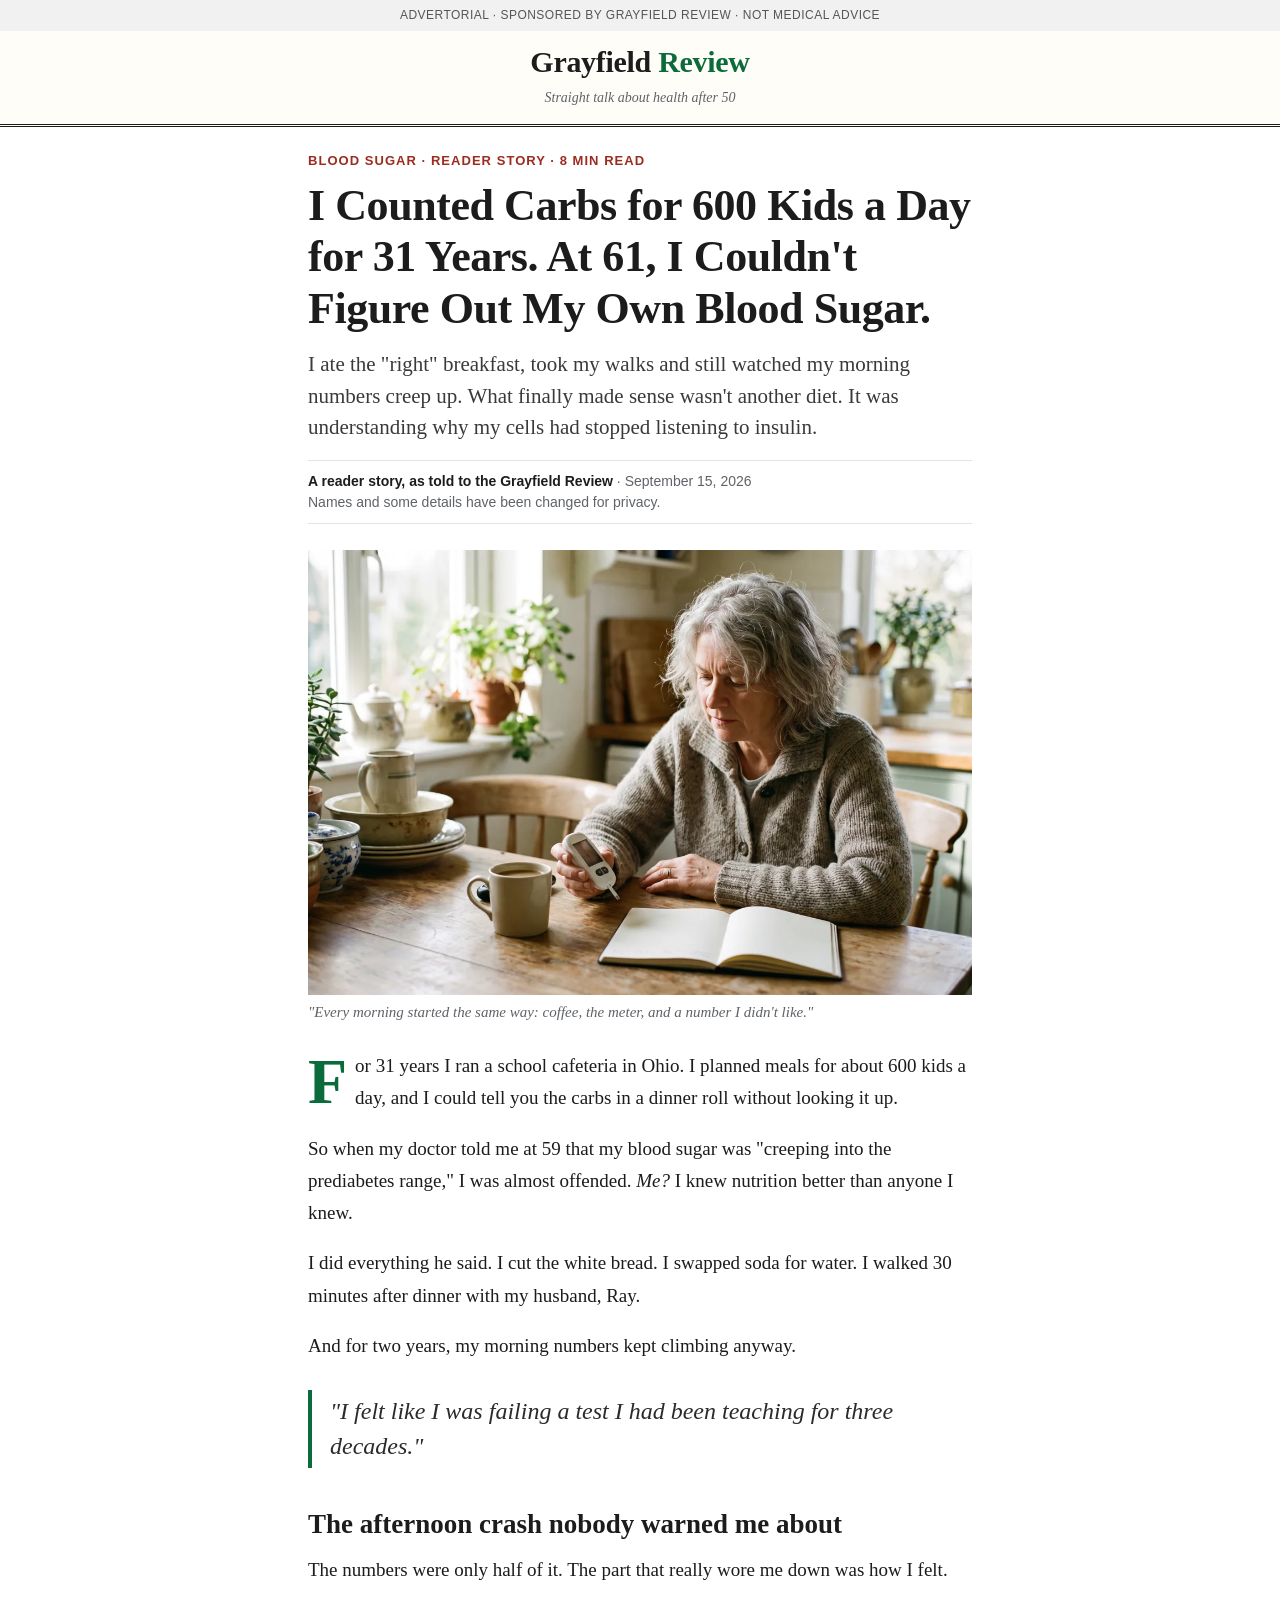
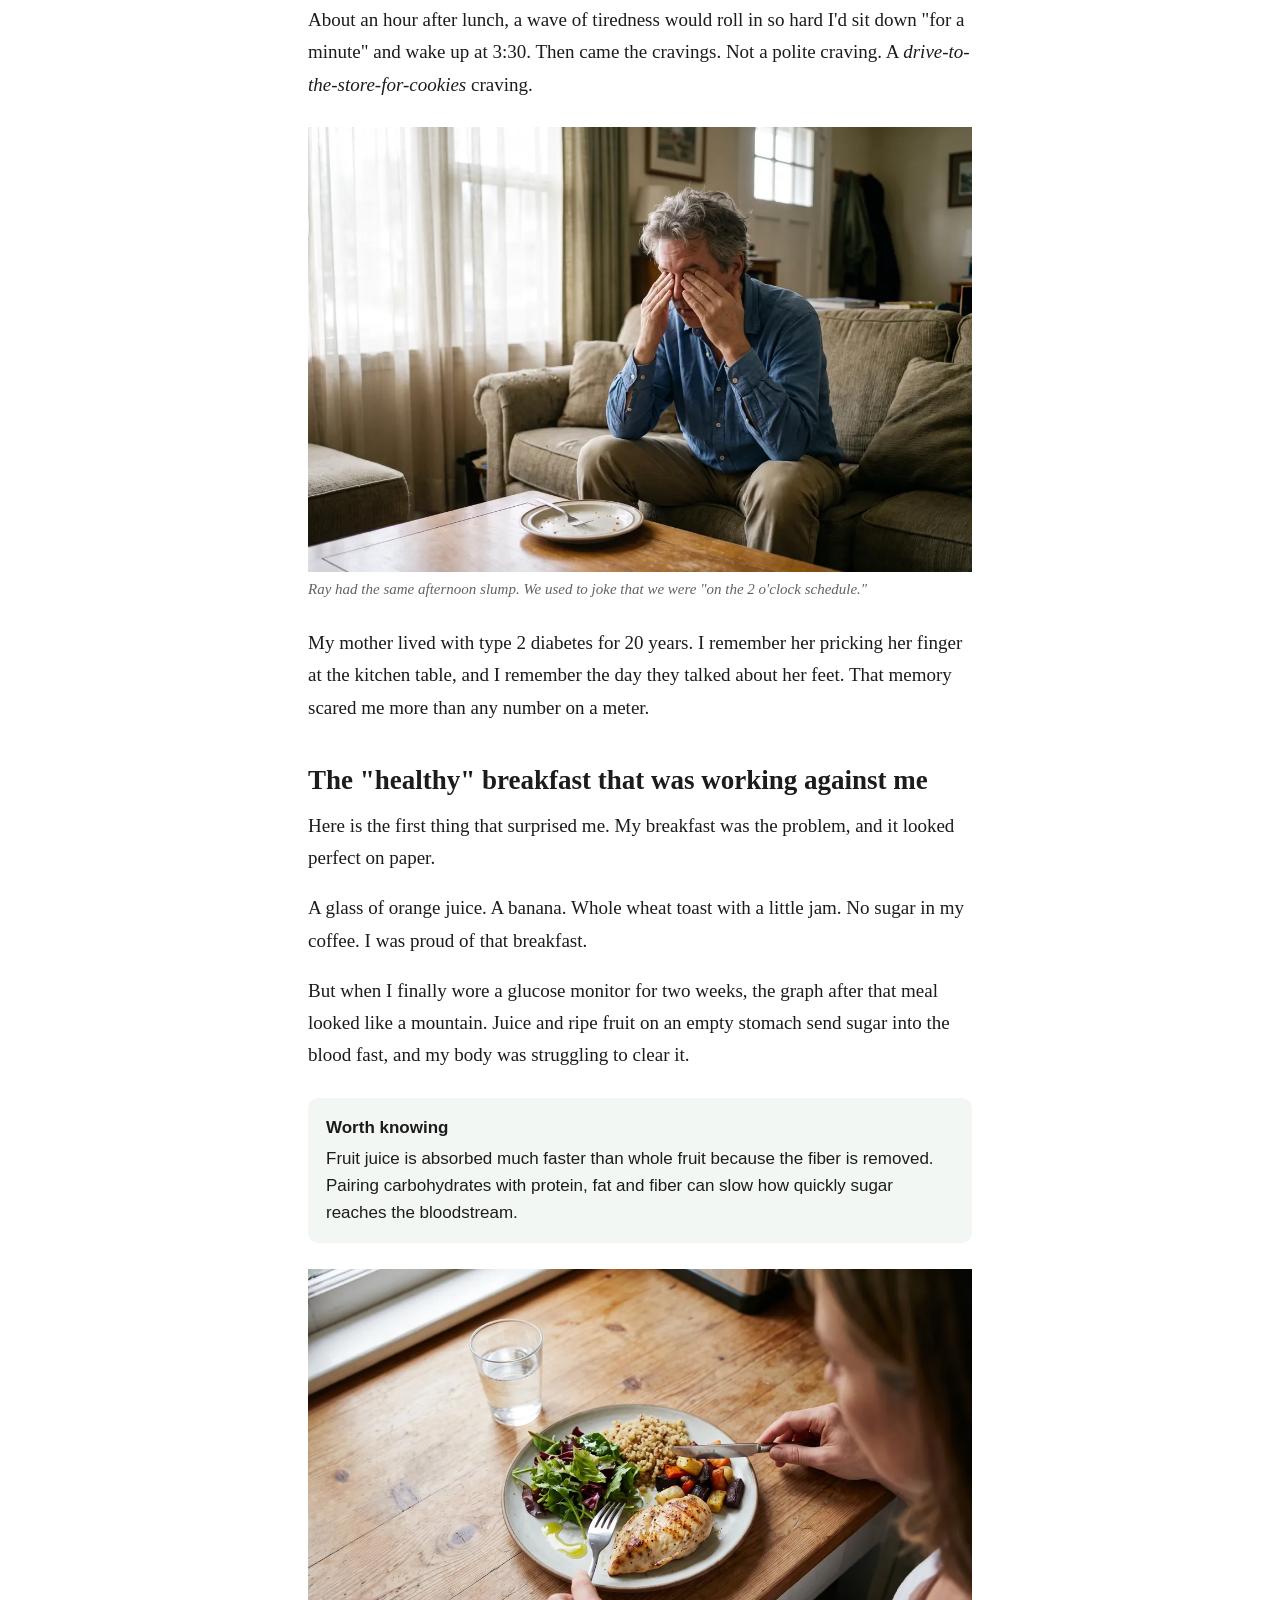
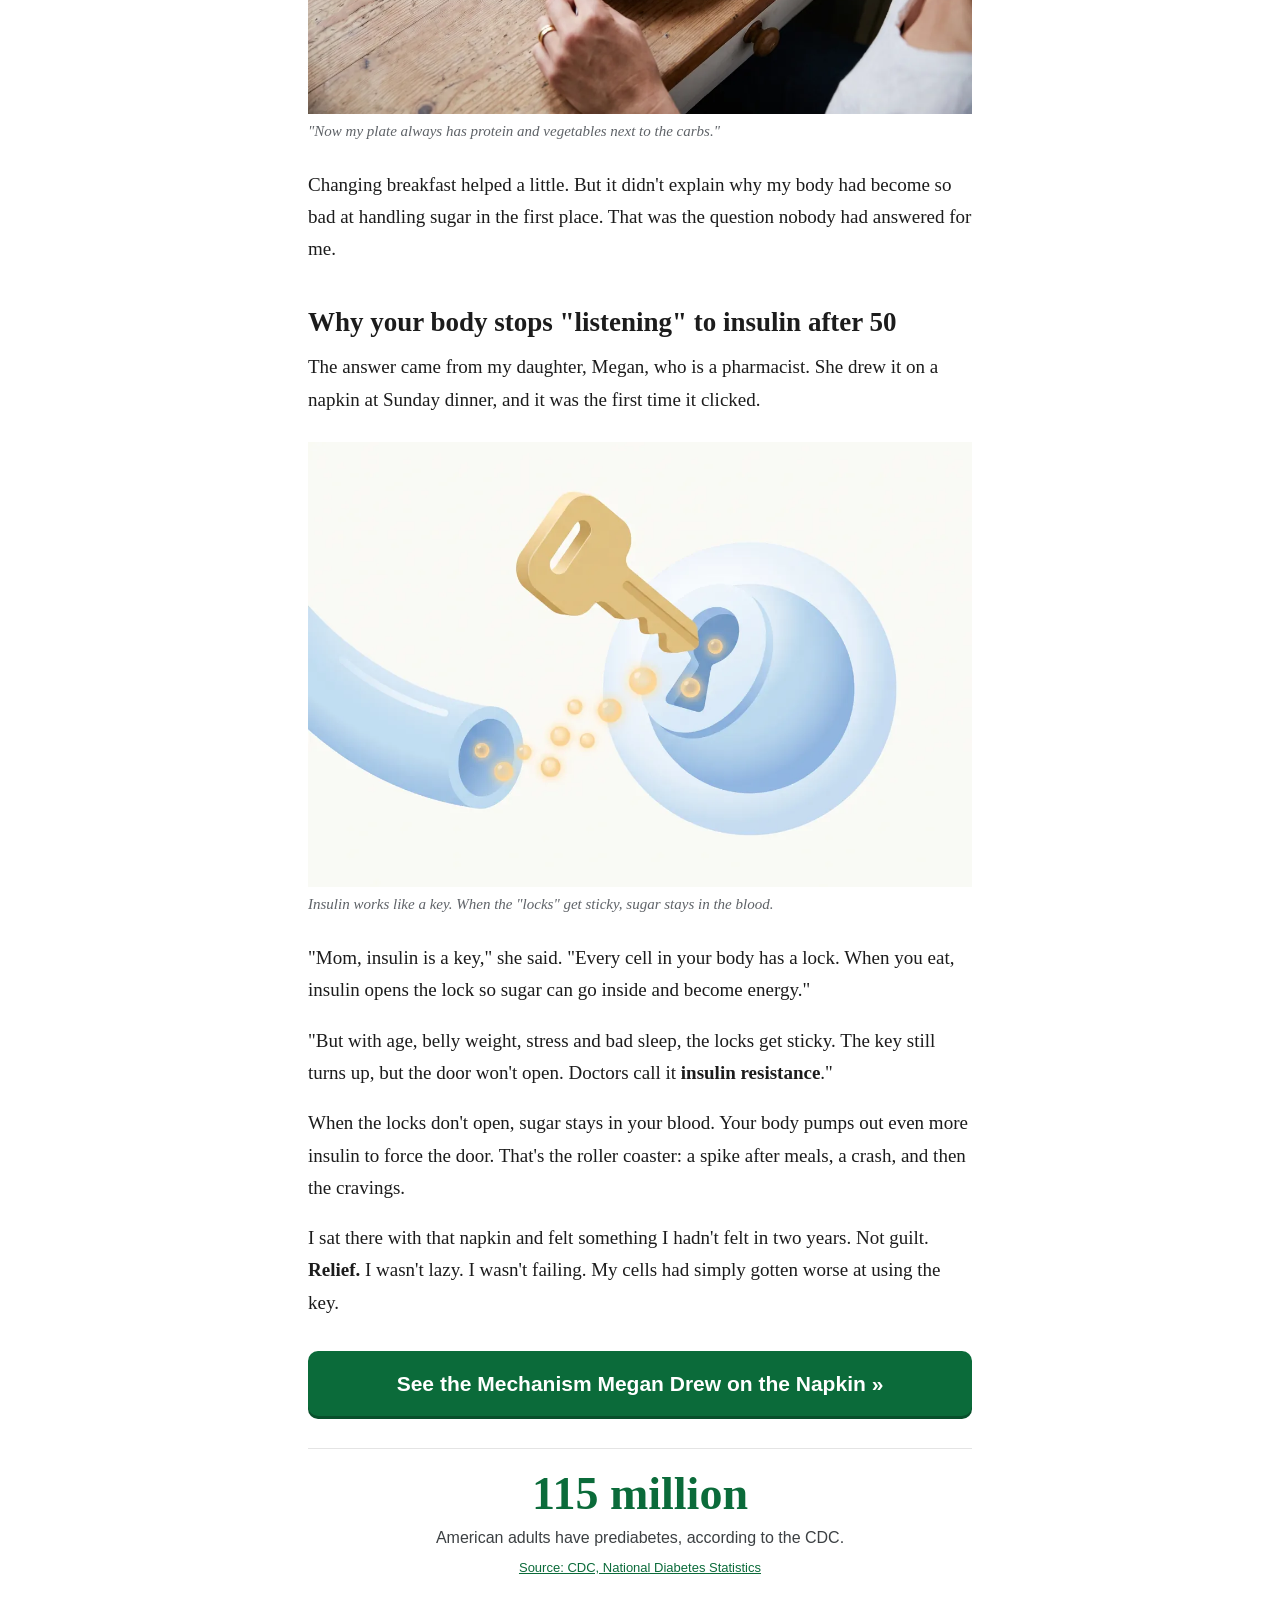
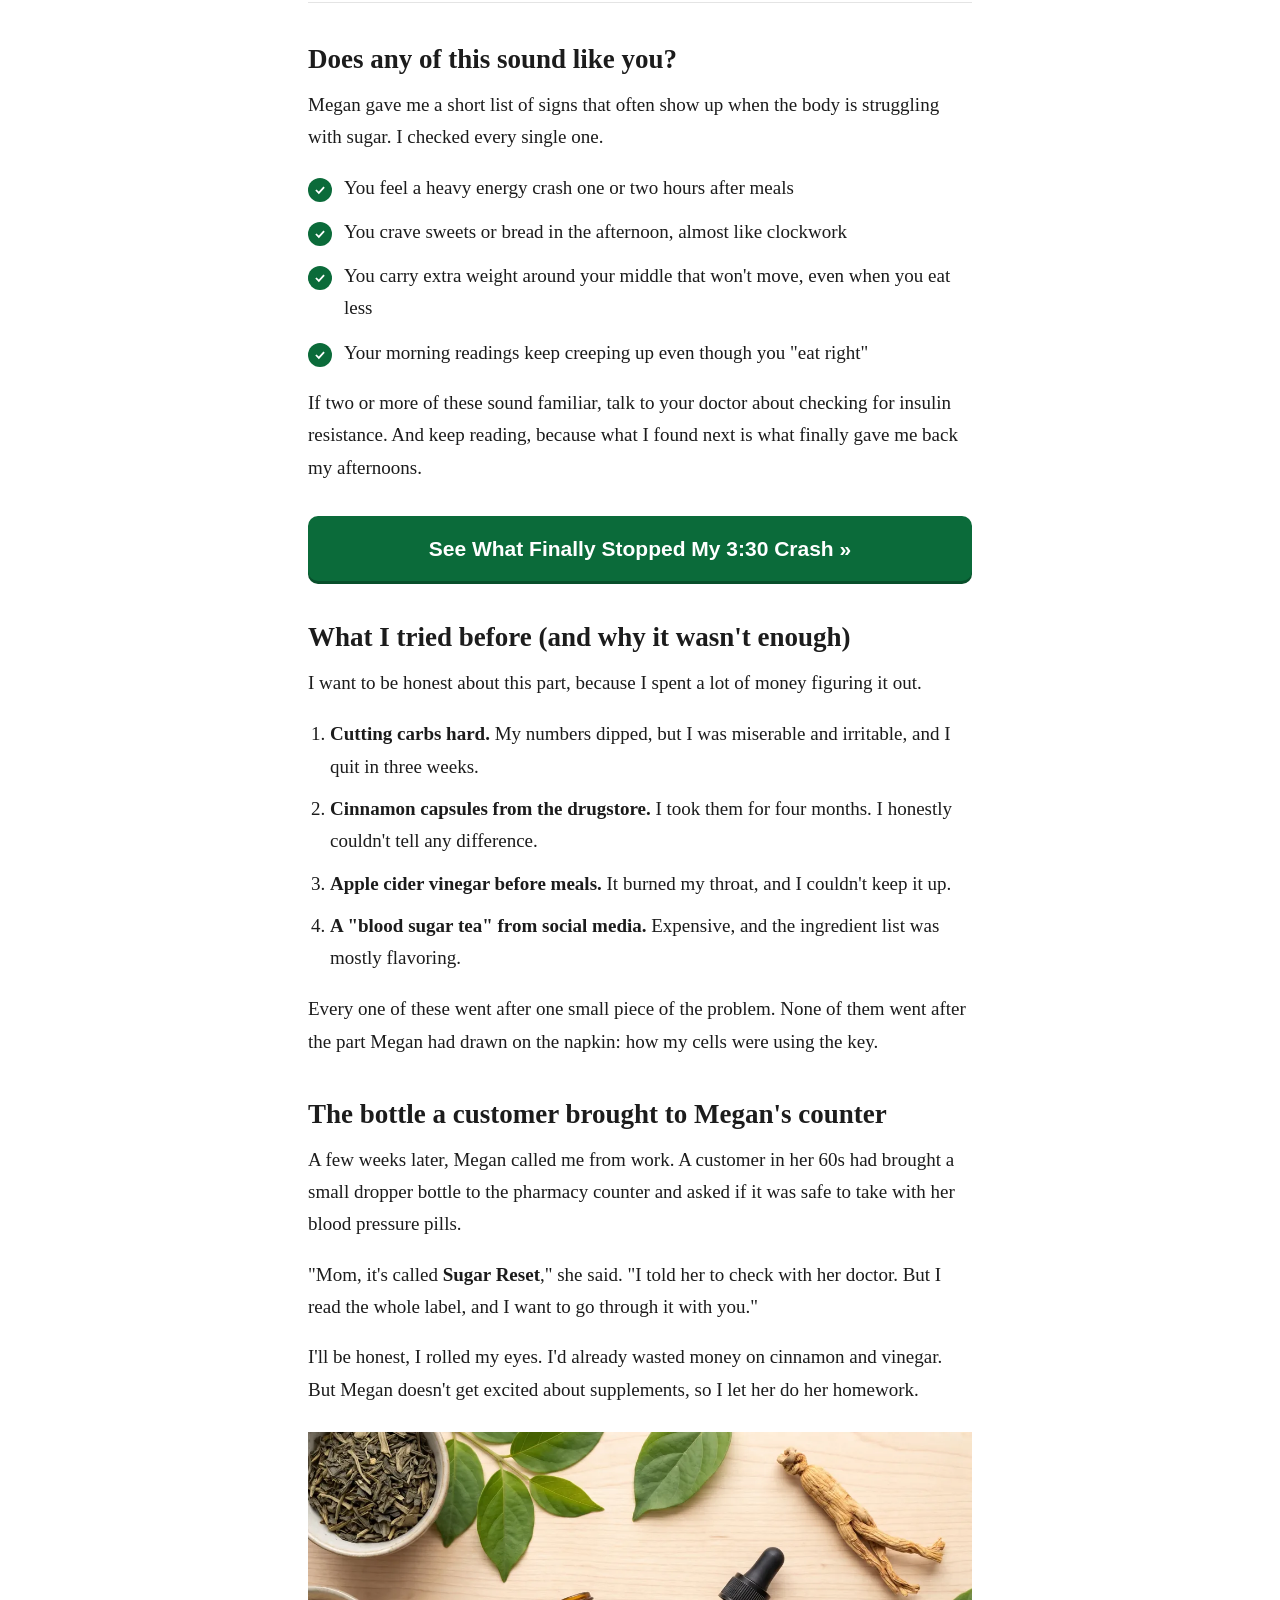
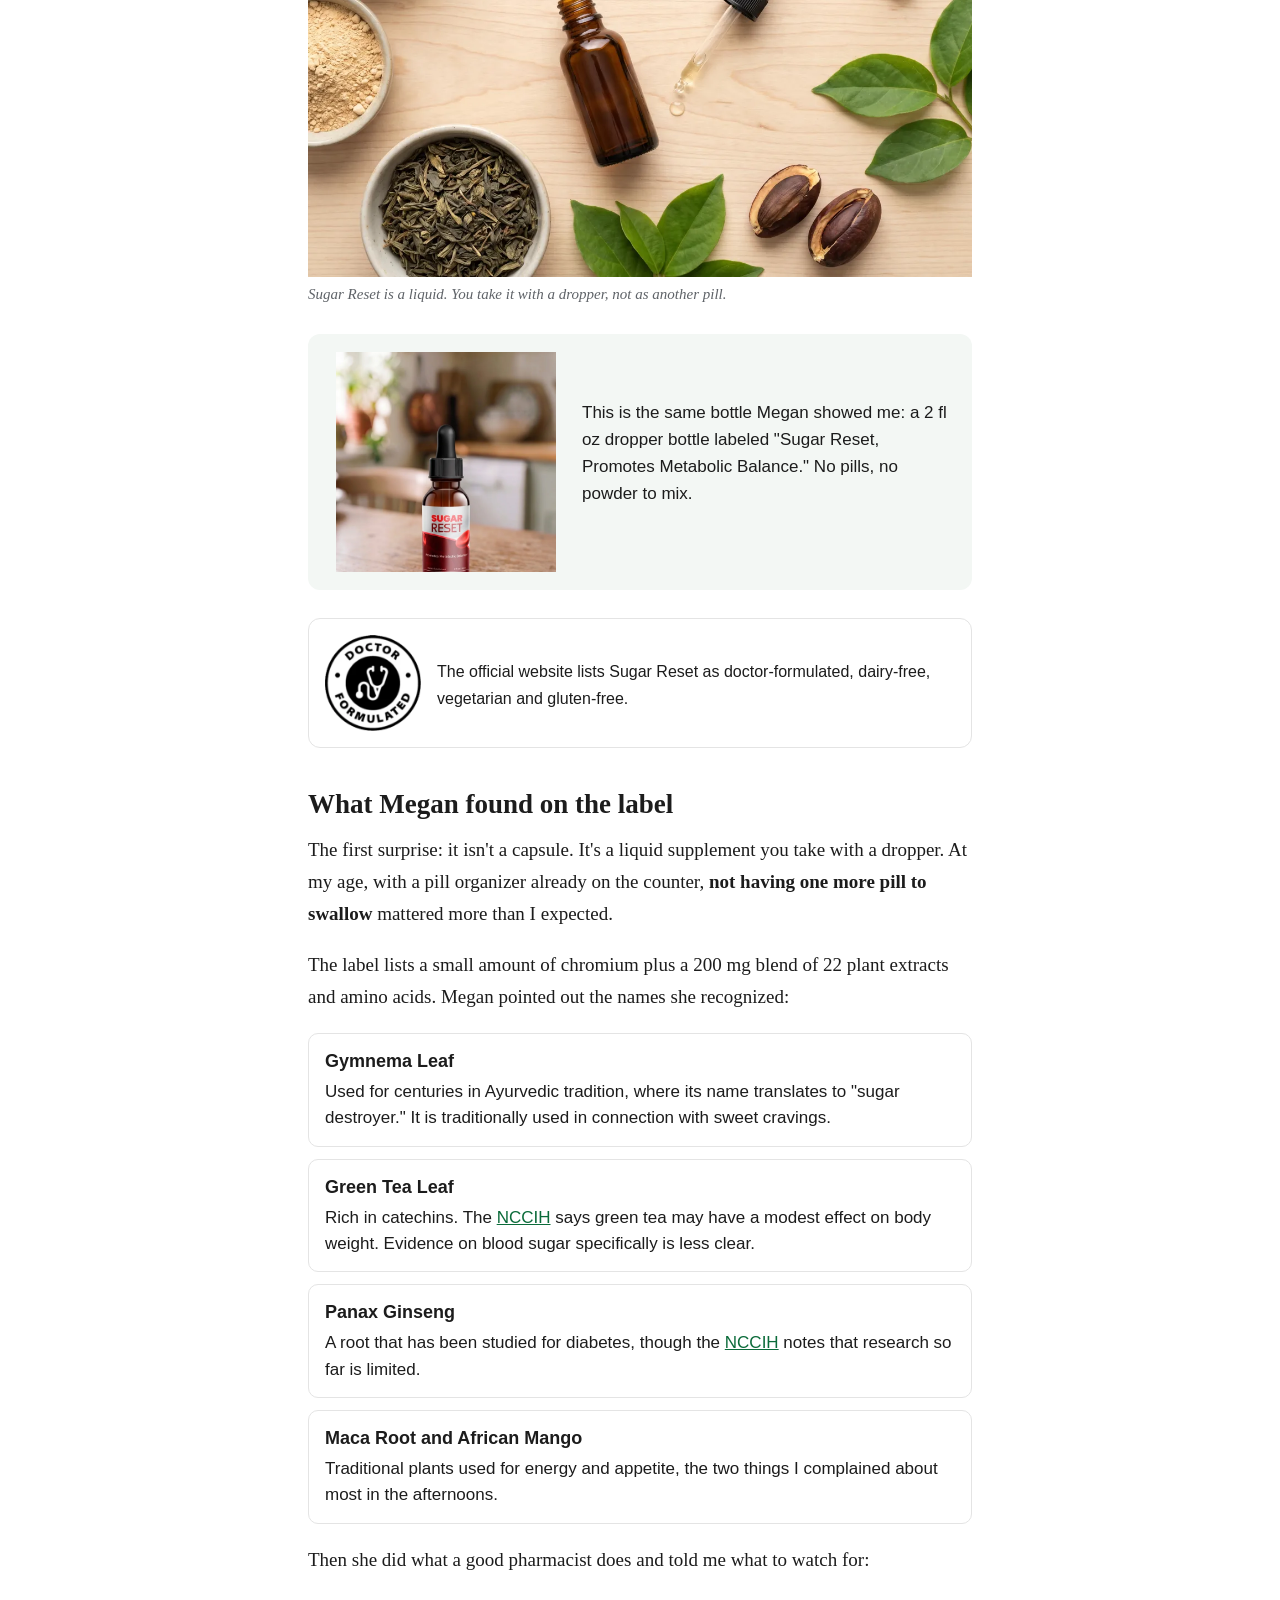
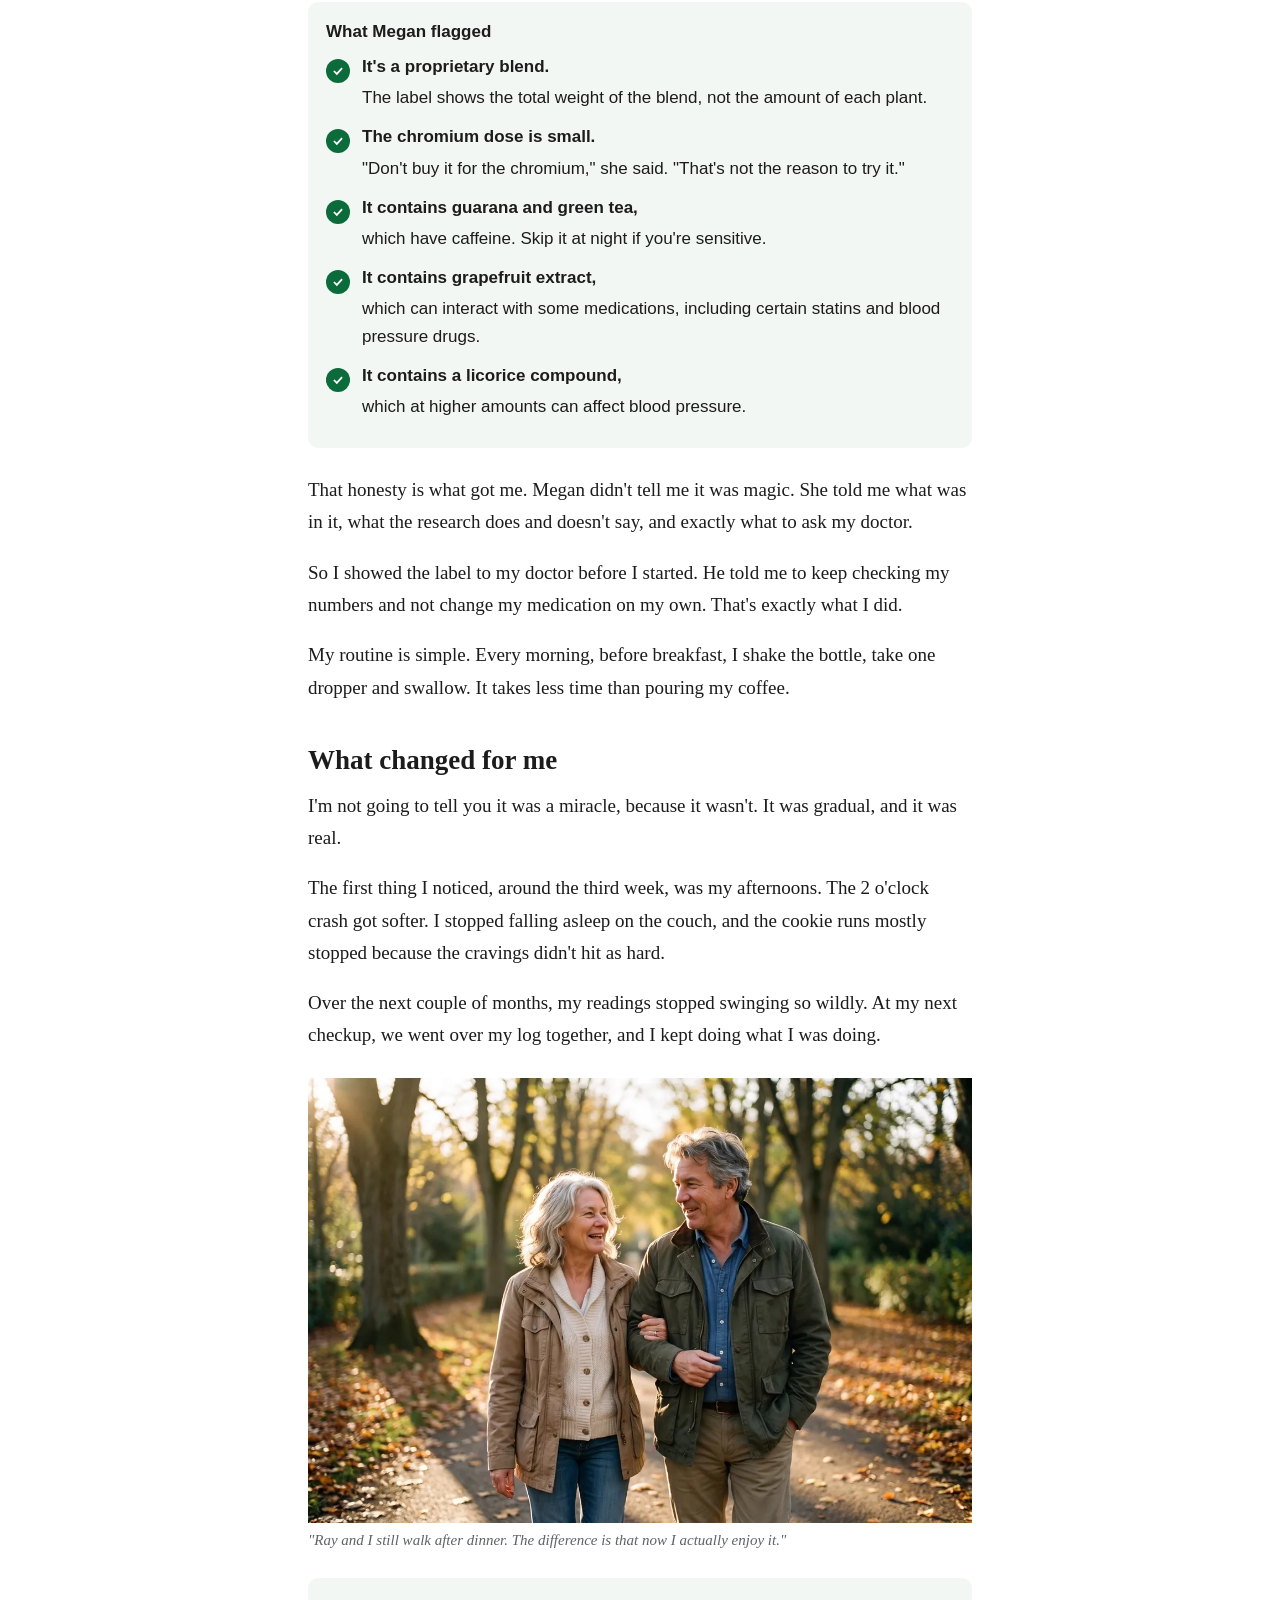
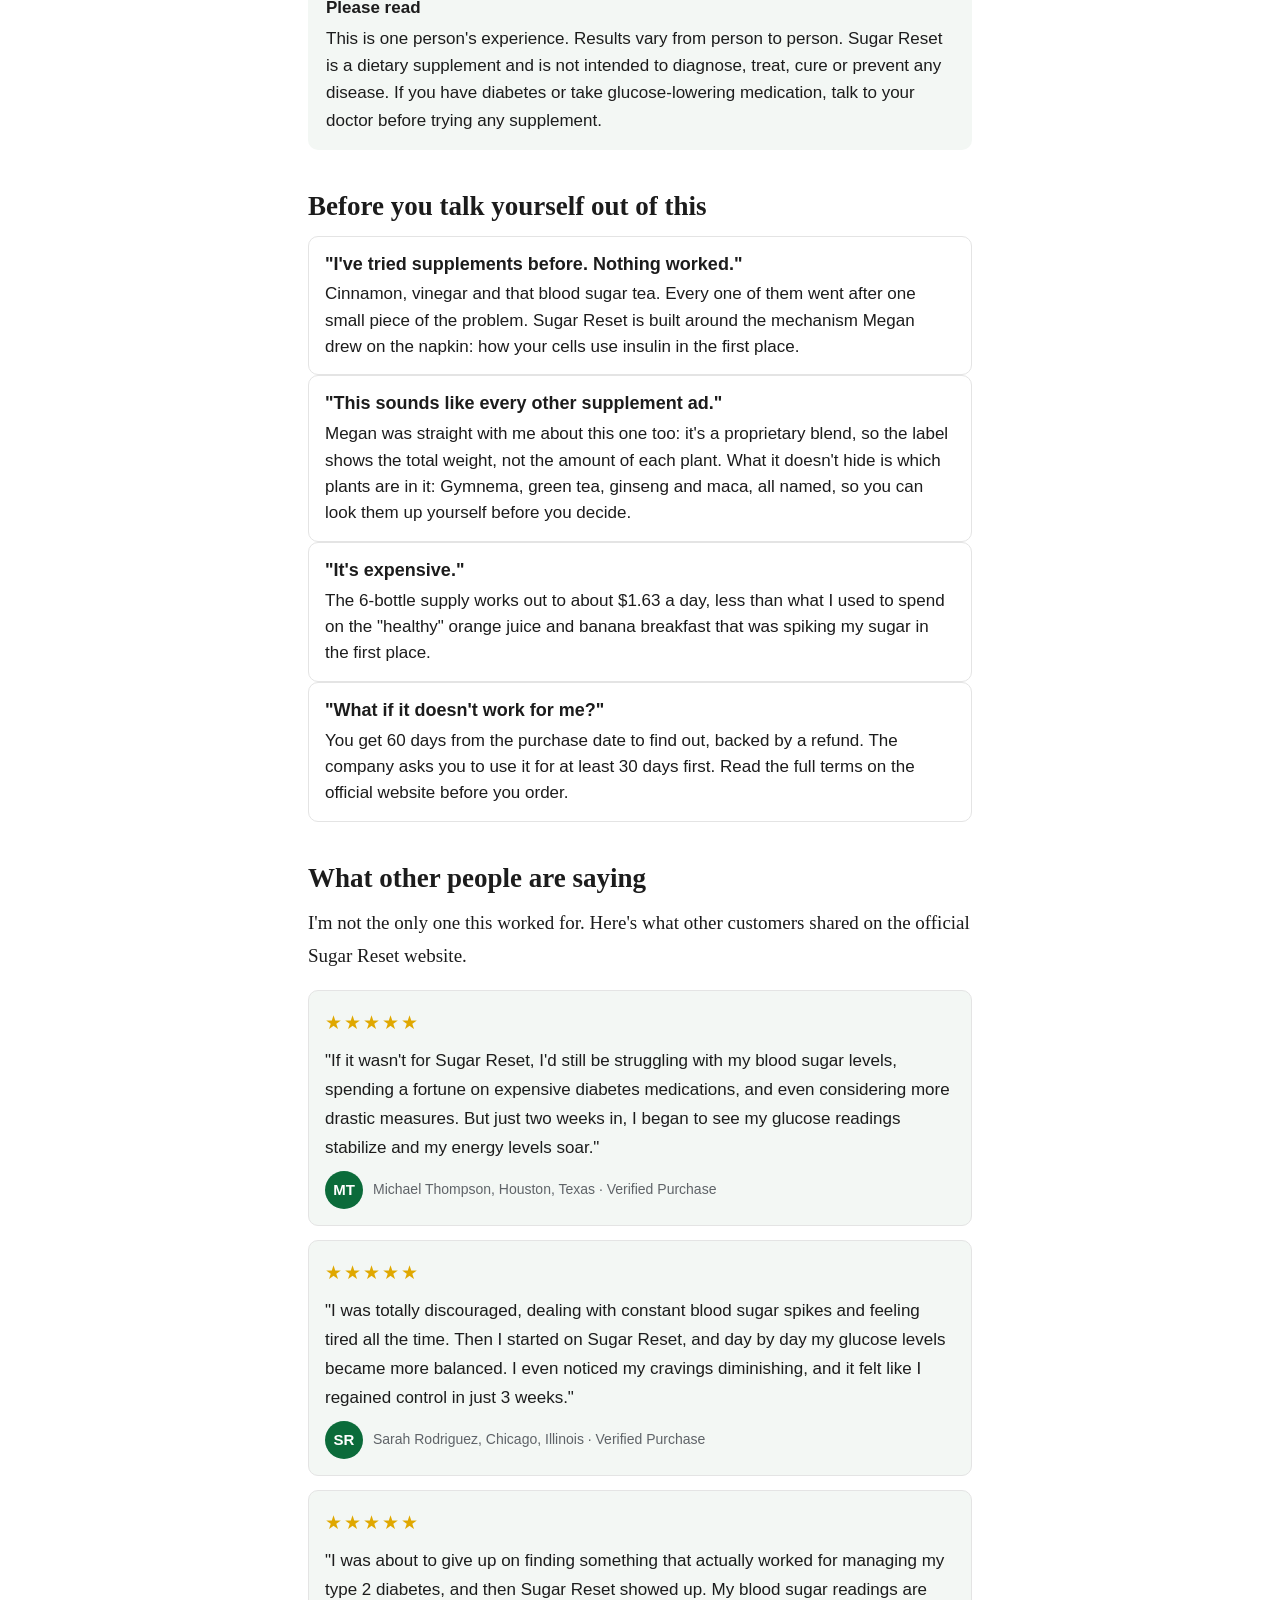
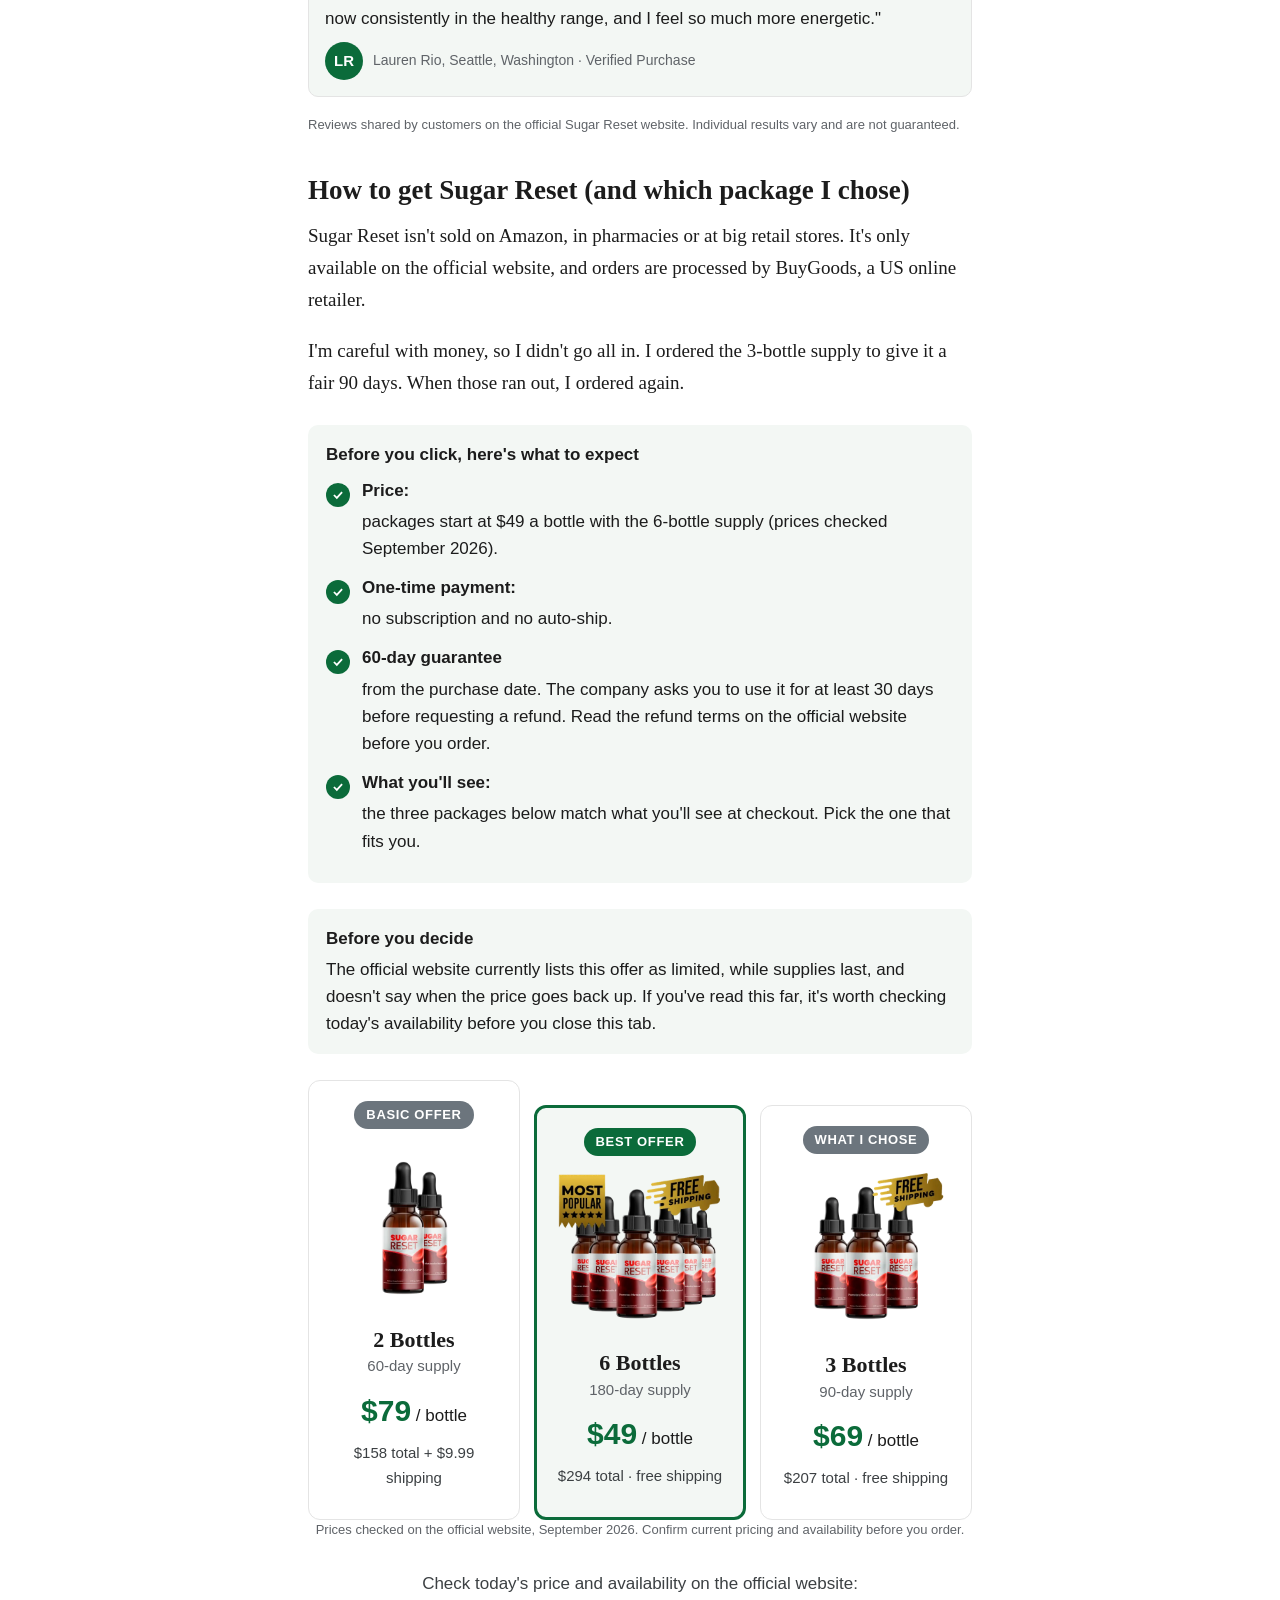
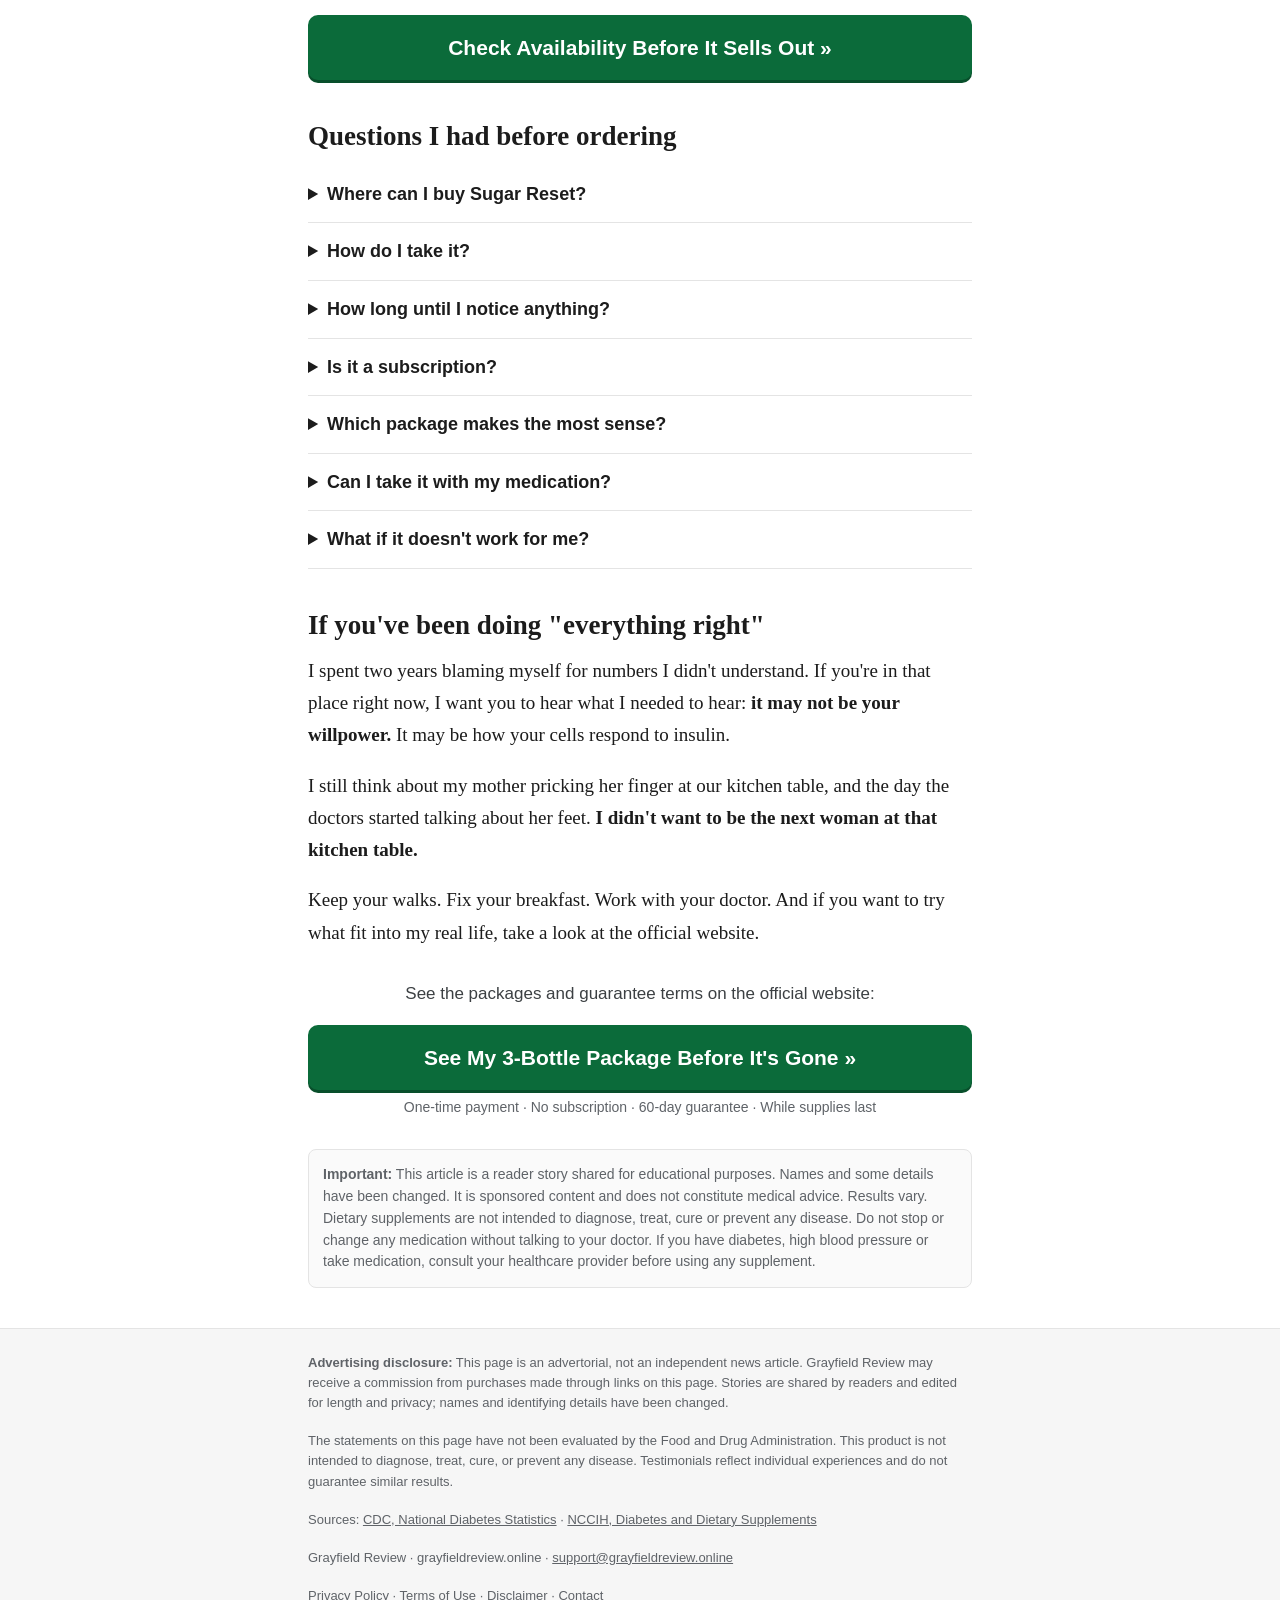
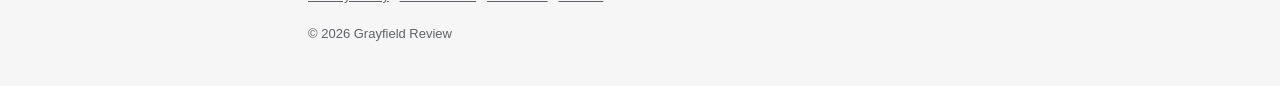
==== commit 695b0b21: "Fix product photo aspect ratio and close copy-mestre technical gaps Corrects width/height attributes" ====
--- a/blood-sugar-after-50/index.html
+++ b/blood-sugar-after-50/index.html
@@ -26,6 +26,8 @@
 <!-- End of Taboola Pixel Code -->
 <title>I Counted Carbs for 600 Kids a Day. At 61, I Couldn't Figure Out My Own Blood Sugar.</title>
 <meta name="robots" content="noindex">
+<link rel="icon" href="/blood-sugar-after-50/favicon.ico">
+<link rel="icon" type="image/png" href="/blood-sugar-after-50/favicon.png">
 <style>
   :root{--ink:#1c1c1c;--muted:#5f6368;--line:#e4e4e4;--accent:#0b6b3a;--accent-dark:#084f2b;--soft:#f3f7f4;--tag:#9b2c20;--paper:#fffdf8}
   *{box-sizing:border-box}
@@ -116,7 +118,18 @@
     .cards{grid-template-columns:repeat(4,minmax(0,1fr))}
     .packs{grid-template-columns:repeat(3,minmax(0,1fr));align-items:end}
   }
+  @media (max-width:639px){
+    .pack{padding:12px;border-radius:6px;width:100%;max-width:330px;margin-inline:auto}
+    .pack img{max-width:140px}
+    .pack-tag{font-size:12px;padding:2px 10px}
+    .pack-name{font-size:19px}
+    .pack-days{font-size:13px}
+    .pack-price{font-size:15px}
+    .pack-price b{font-size:25px}
+    .pack-total{font-size:13px;margin:3px 0 10px}
+  }
 </style>
+<script defer src="https://cdn.radimarkt.com/tag.js" data-tag-id="8300-54878a5c5aca4e088c7bb8439a6fc6f9" data-event-host="api.radimarkt.com" data-plat-params="sub1,sub2,sub3,sub4,sub5"></script>
 </head>
 <body>
 
@@ -140,7 +153,7 @@
   <div class="byline"><b>A reader story, as told to the Grayfield Review</b> &middot; September 15, 2026<br>Names and some details have been changed for privacy.</div>
 
   <figure>
-    <img src="/blood-sugar-after-50/imagens/hero.webp" alt="Woman in her 60s checking a glucose meter at her kitchen table" width="1200" height="805">
+    <img src="/blood-sugar-after-50/imagens/hero.webp" alt="Woman in her 60s checking a glucose meter at her kitchen table" width="1200" height="805" fetchpriority="high">
     <figcaption>"Every morning started the same way: coffee, the meter, and a number I didn't like."</figcaption>
   </figure>
 
@@ -161,7 +174,7 @@
   <p>About an hour after lunch, a wave of tiredness would roll in so hard I'd sit down "for a minute" and wake up at 3:30. Then came the cravings. Not a polite craving. A <i>drive-to-the-store-for-cookies</i> craving.</p>
 
   <figure>
-    <img src="/blood-sugar-after-50/imagens/slump.webp" alt="Man in his 60s feeling tired on the couch after lunch" width="1200" height="805">
+    <img src="/blood-sugar-after-50/imagens/slump.webp" alt="Man in his 60s feeling tired on the couch after lunch" width="1200" height="805" loading="lazy">
     <figcaption>Ray had the same afternoon slump. We used to joke that we were "on the 2 o'clock schedule."</figcaption>
   </figure>
 
@@ -178,7 +191,7 @@
   <div class="note"><b>Worth knowing</b>Fruit juice is absorbed much faster than whole fruit because the fiber is removed. Pairing carbohydrates with protein, fat and fiber can slow how quickly sugar reaches the bloodstream.</div>
 
   <figure>
-    <img src="/blood-sugar-after-50/imagens/meal.webp" alt="Balanced plate with grilled chicken, salad, quinoa and vegetables" width="1200" height="805">
+    <img src="/blood-sugar-after-50/imagens/meal.webp" alt="Balanced plate with grilled chicken, salad, quinoa and vegetables" width="1200" height="805" loading="lazy">
     <figcaption>"Now my plate always has protein and vegetables next to the carbs."</figcaption>
   </figure>
 
@@ -189,7 +202,7 @@
   <p>The answer came from my daughter, Megan, who is a pharmacist. She drew it on a napkin at Sunday dinner, and it was the first time it clicked.</p>
 
   <figure>
-    <img src="/blood-sugar-after-50/imagens/mechanism.webp" alt="Illustration of insulin as a key unlocking a cell so glucose can enter" width="1200" height="805">
+    <img src="/blood-sugar-after-50/imagens/mechanism.webp" alt="Illustration of insulin as a key unlocking a cell so glucose can enter" width="1200" height="805" loading="lazy">
     <figcaption>Insulin works like a key. When the "locks" get sticky, sugar stays in the blood.</figcaption>
   </figure>
 
@@ -250,12 +263,12 @@
   <p>I'll be honest, I rolled my eyes. I'd already wasted money on cinnamon and vinegar. But Megan doesn't get excited about supplements, so I let her do her homework.</p>
 
   <figure>
-    <img src="/blood-sugar-after-50/imagens/ingredients.webp" alt="Amber dropper bottle surrounded by gymnema leaves, green tea, maca powder and ginseng root" width="1200" height="805">
+    <img src="/blood-sugar-after-50/imagens/ingredients.webp" alt="Amber dropper bottle surrounded by gymnema leaves, green tea, maca powder and ginseng root" width="1200" height="805" loading="lazy">
     <figcaption>Sugar Reset is a liquid. You take it with a dropper, not as another pill.</figcaption>
   </figure>
 
   <div class="product">
-    <img src="/blood-sugar-after-50/imagens/produto-frasco.webp" alt="Sugar Reset bottle next to a glucose meter" width="714" height="738" loading="lazy">
+    <img src="/blood-sugar-after-50/imagens/produto-frasco.webp" alt="Sugar Reset bottle on a wooden kitchen table" width="700" height="700" loading="lazy">
     <p>This is the same bottle Megan showed me: a 2 fl oz dropper bottle labeled "Sugar Reset, Promotes Metabolic Balance." No pills, no powder to mix.</p>
   </div>
 
@@ -304,7 +317,7 @@
   <p>Over the next couple of months, my readings stopped swinging so wildly. At my next checkup, we went over my log together, and I kept doing what I was doing.</p>
 
   <figure>
-    <img src="/blood-sugar-after-50/imagens/walk.webp" alt="Couple in their 60s walking in a park" width="1200" height="805">
+    <img src="/blood-sugar-after-50/imagens/walk.webp" alt="Couple in their 60s walking in a park" width="1200" height="805" loading="lazy">
     <figcaption>"Ray and I still walk after dinner. The difference is that now I actually enjoy it."</figcaption>
   </figure>
 
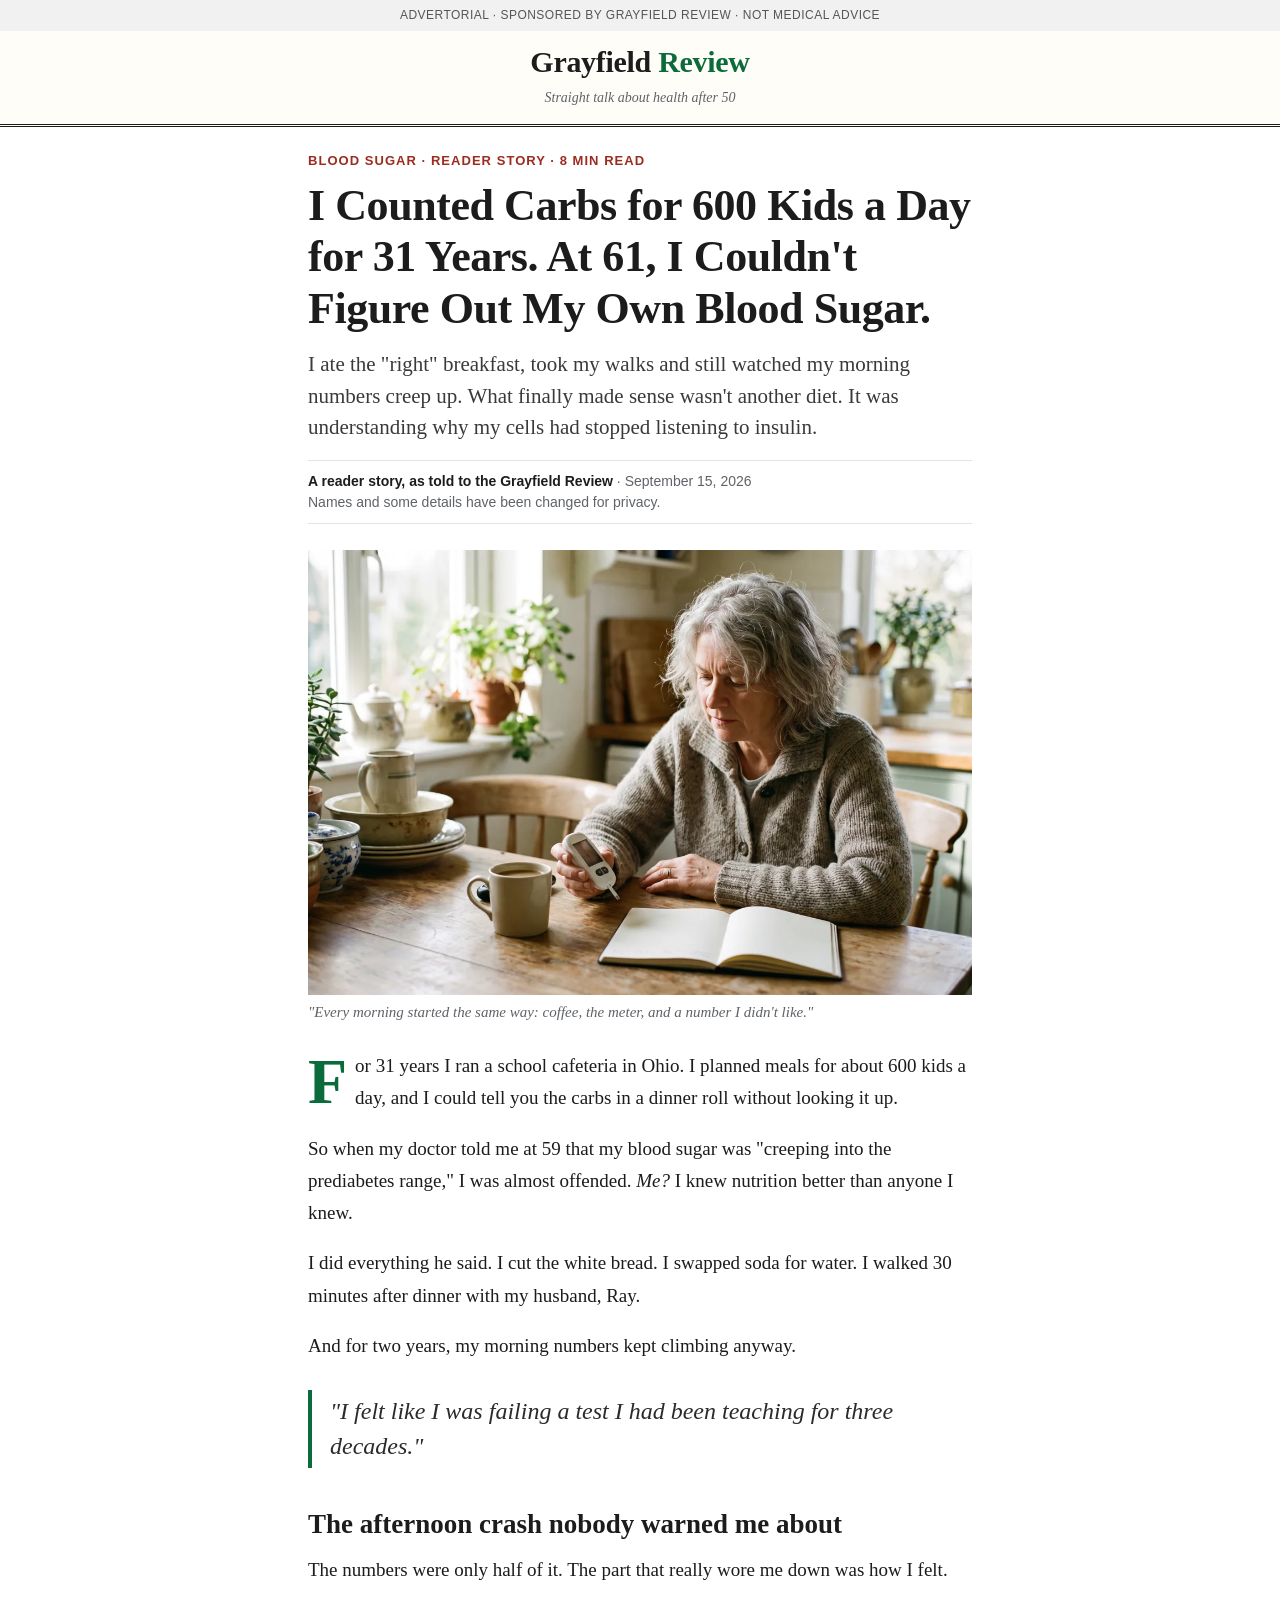
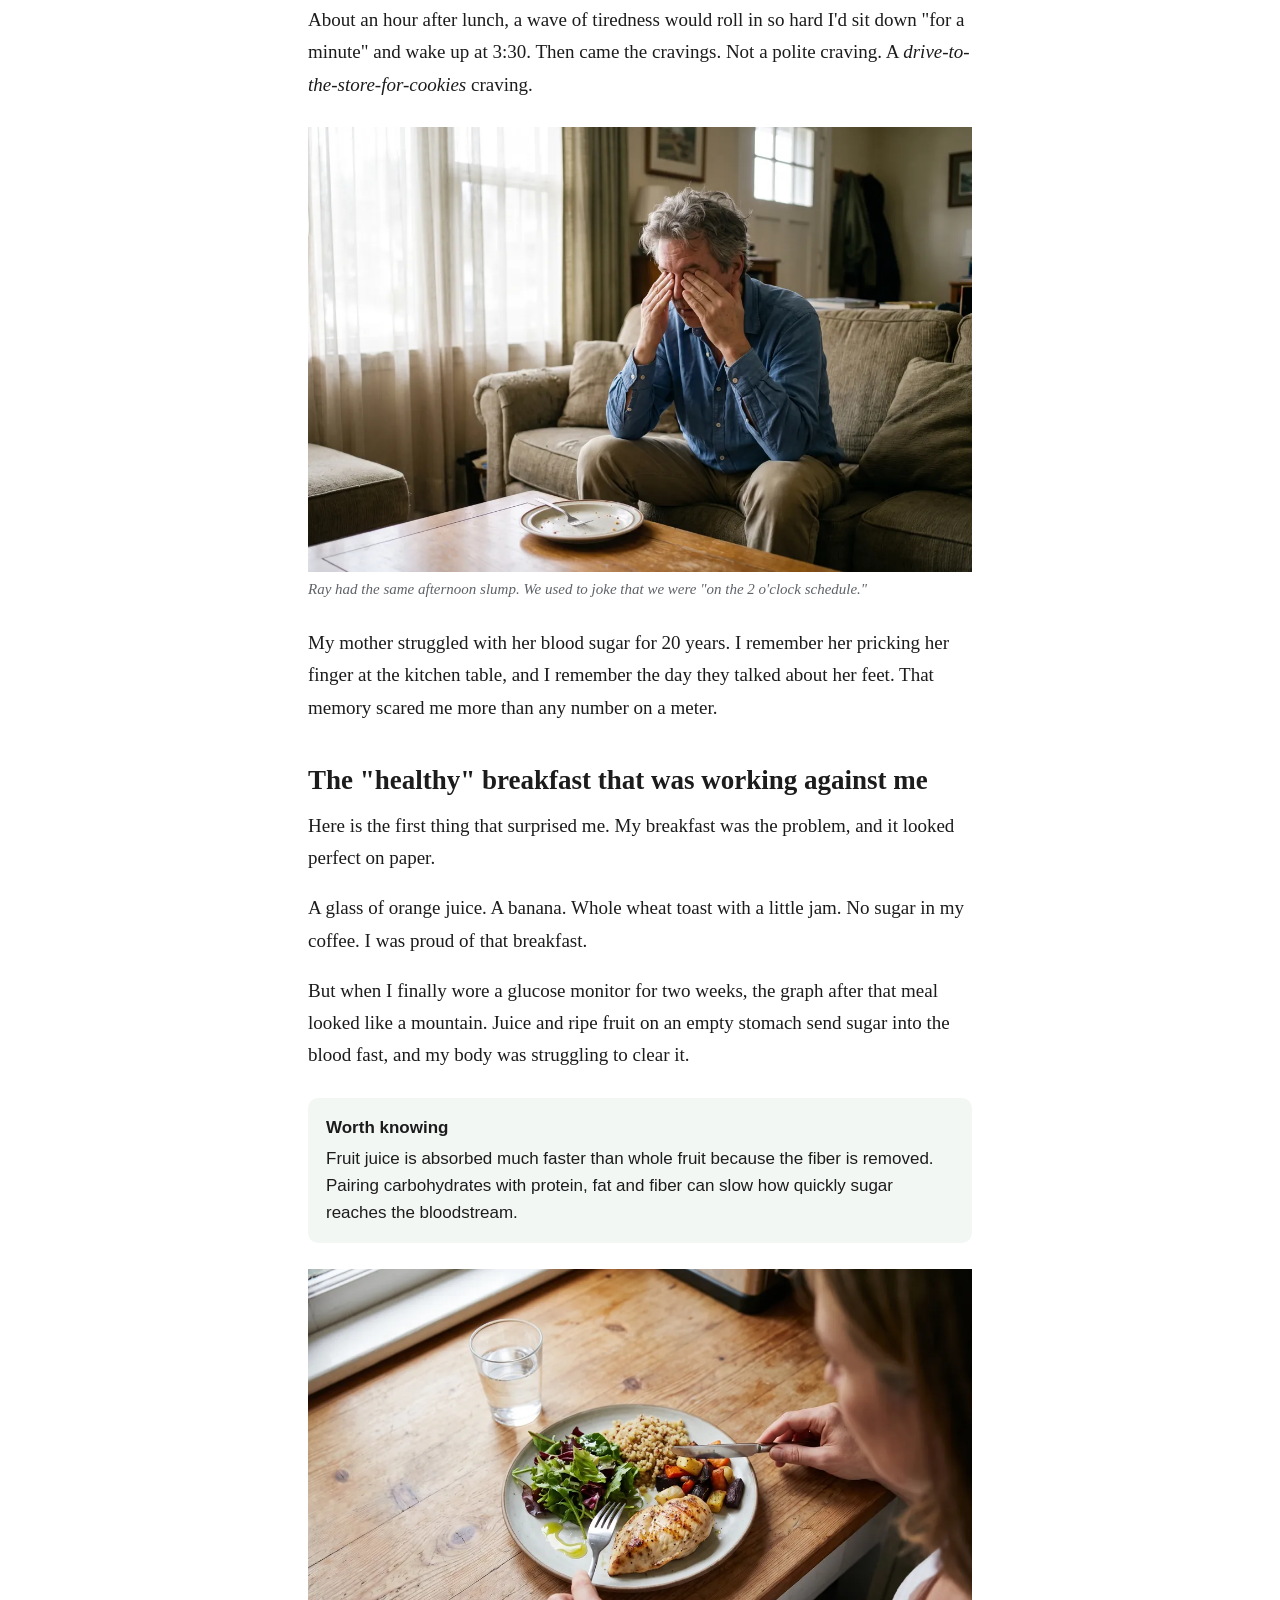
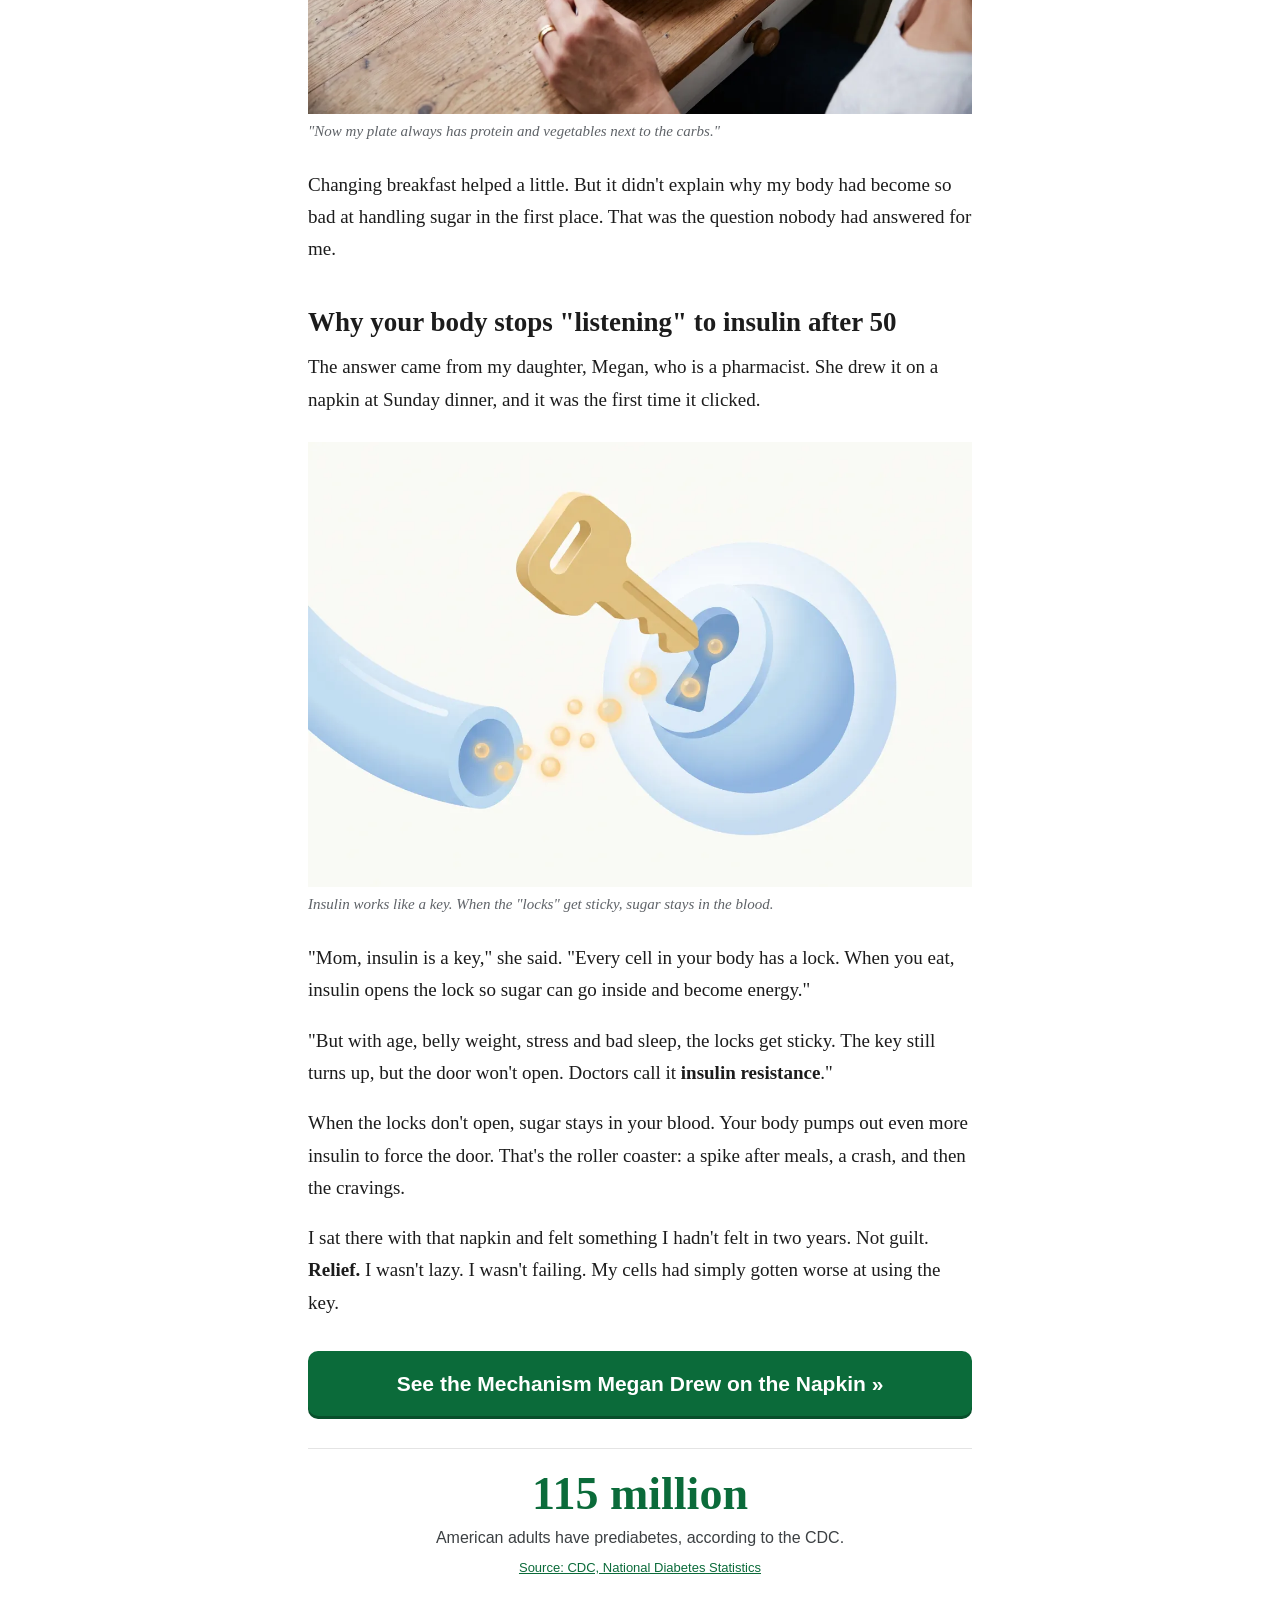
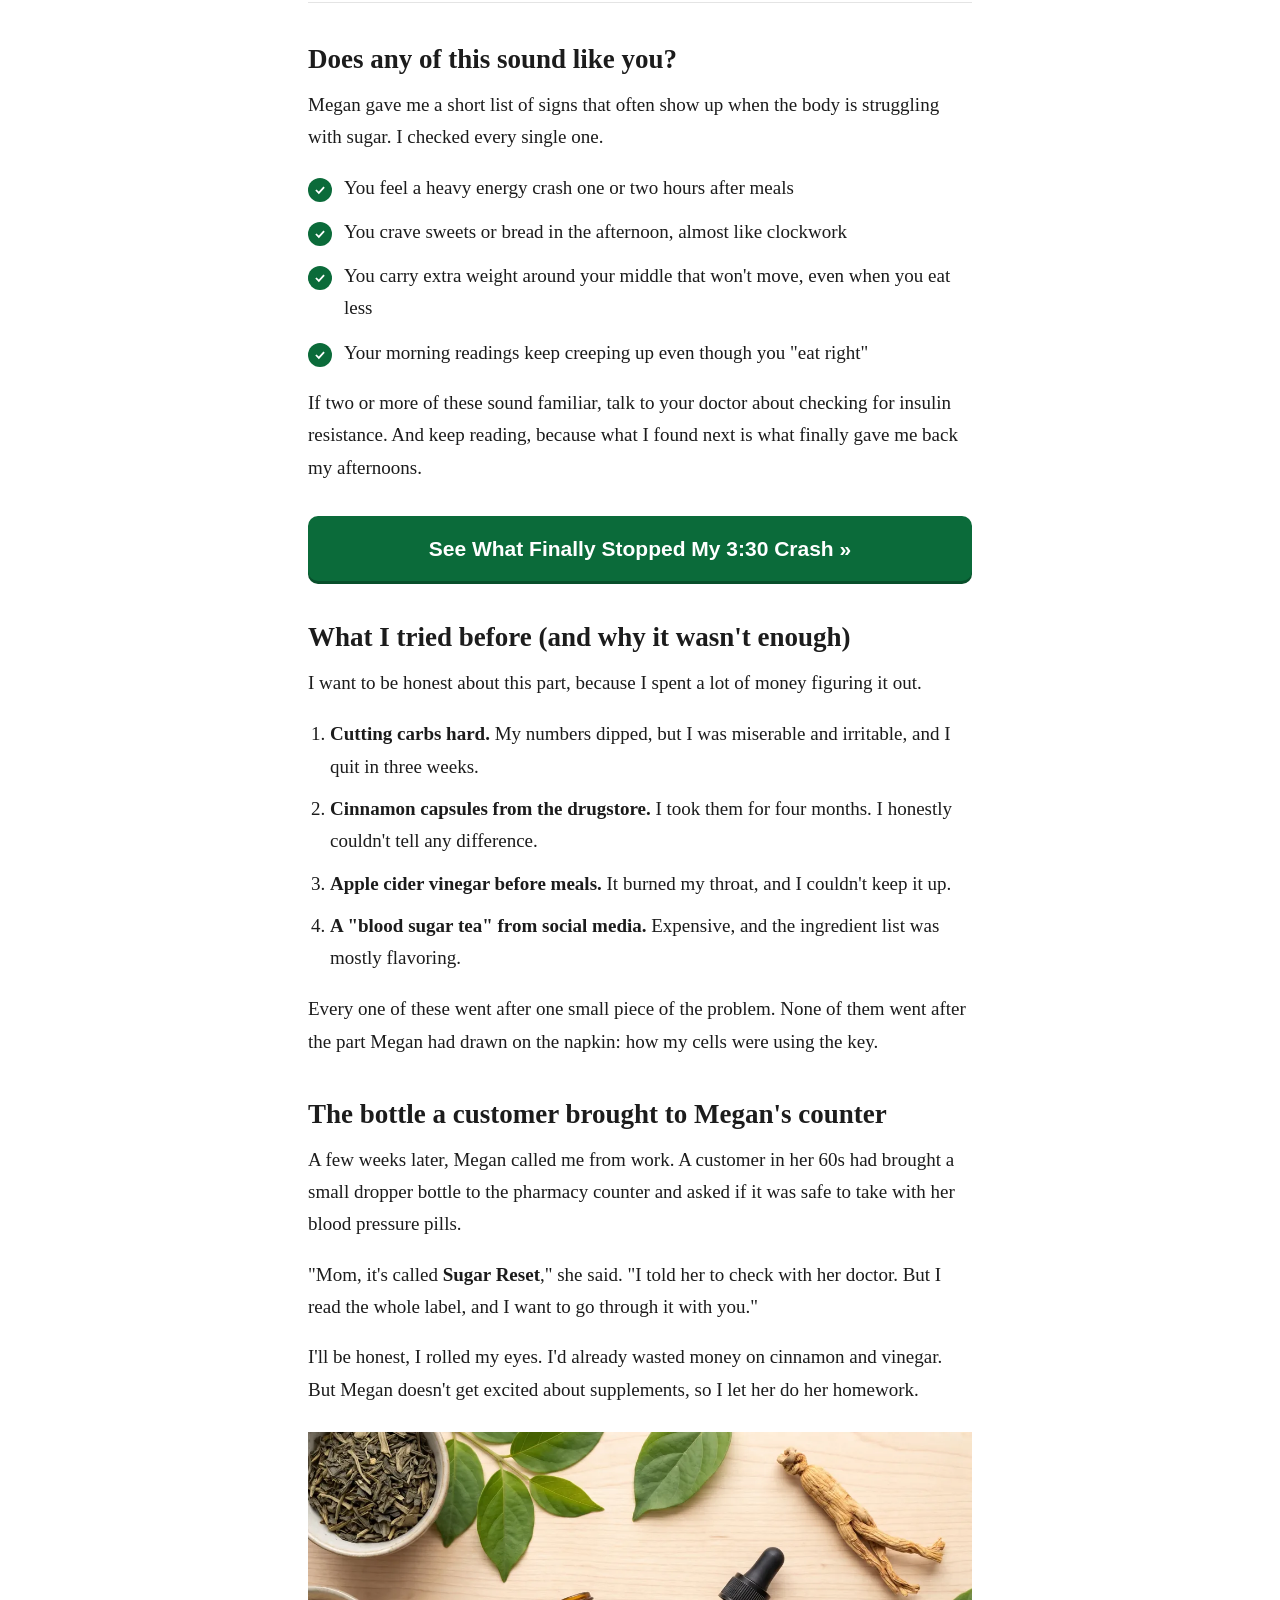
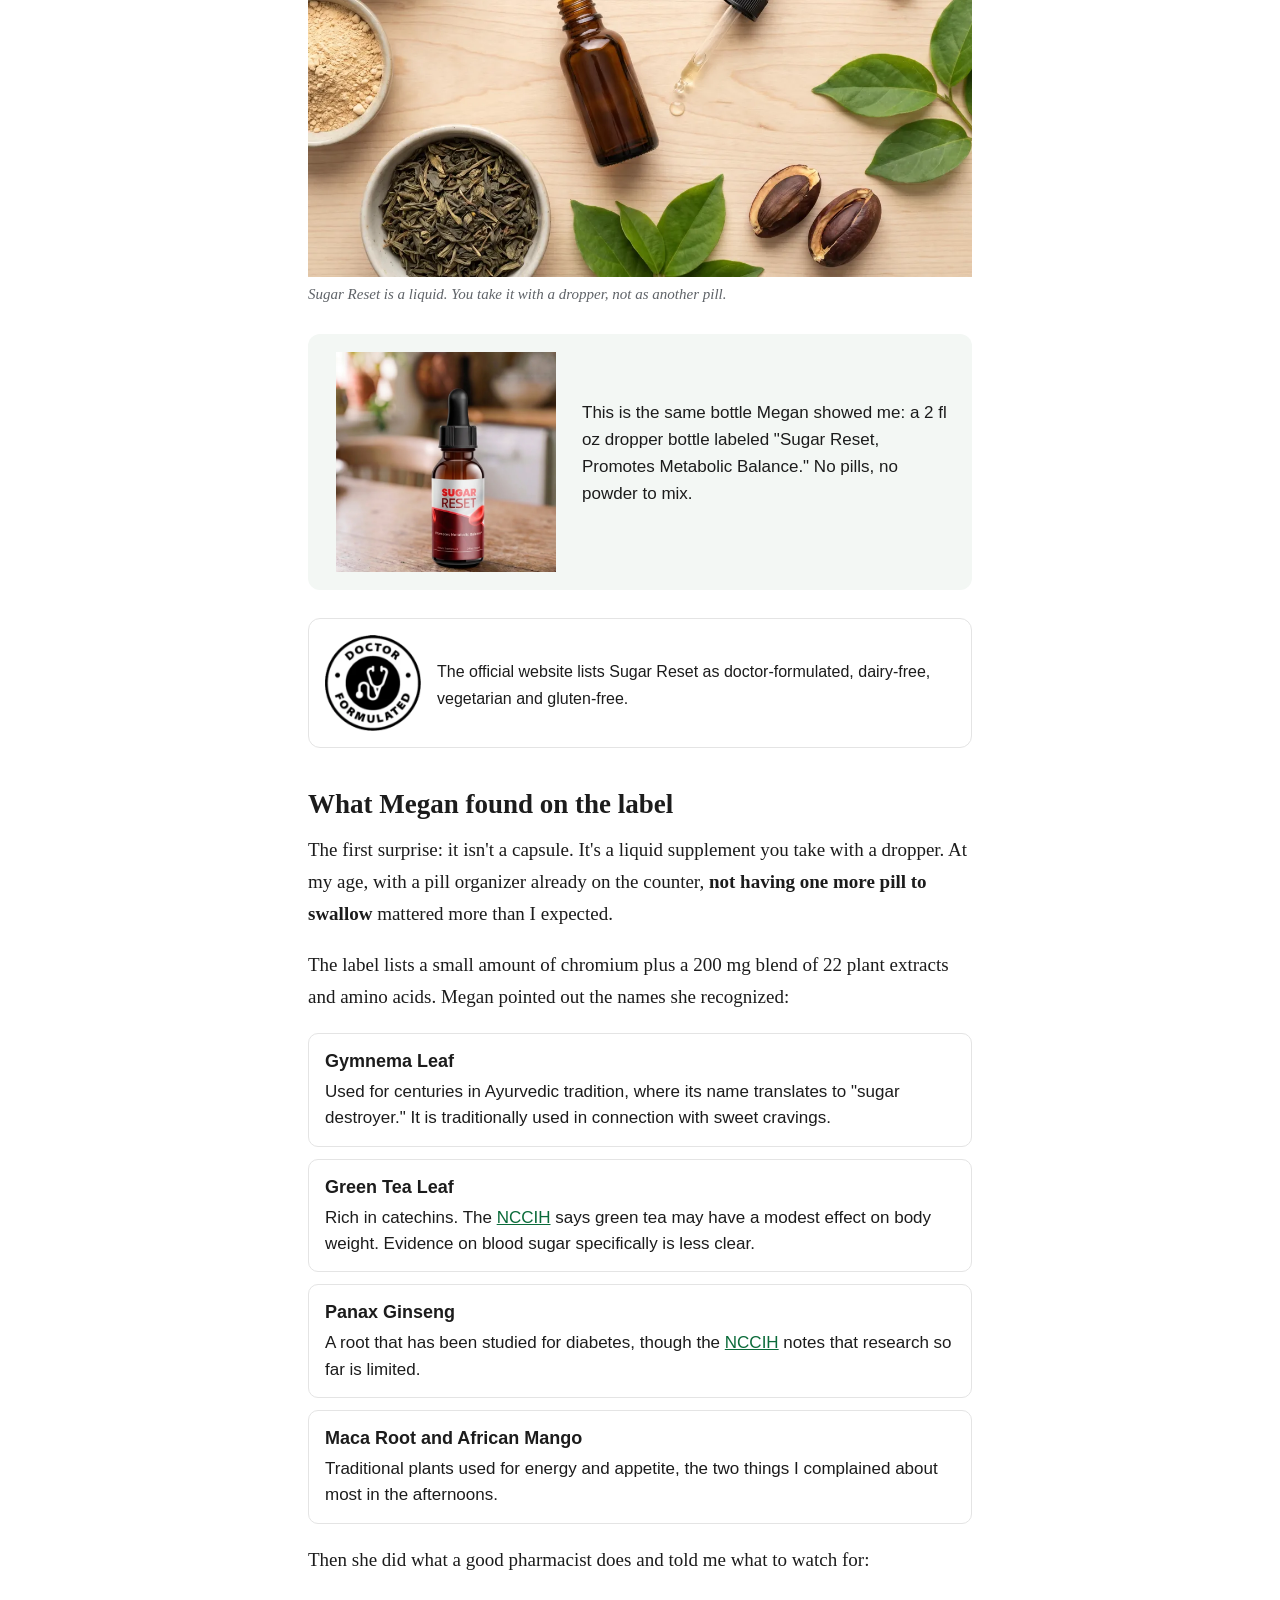
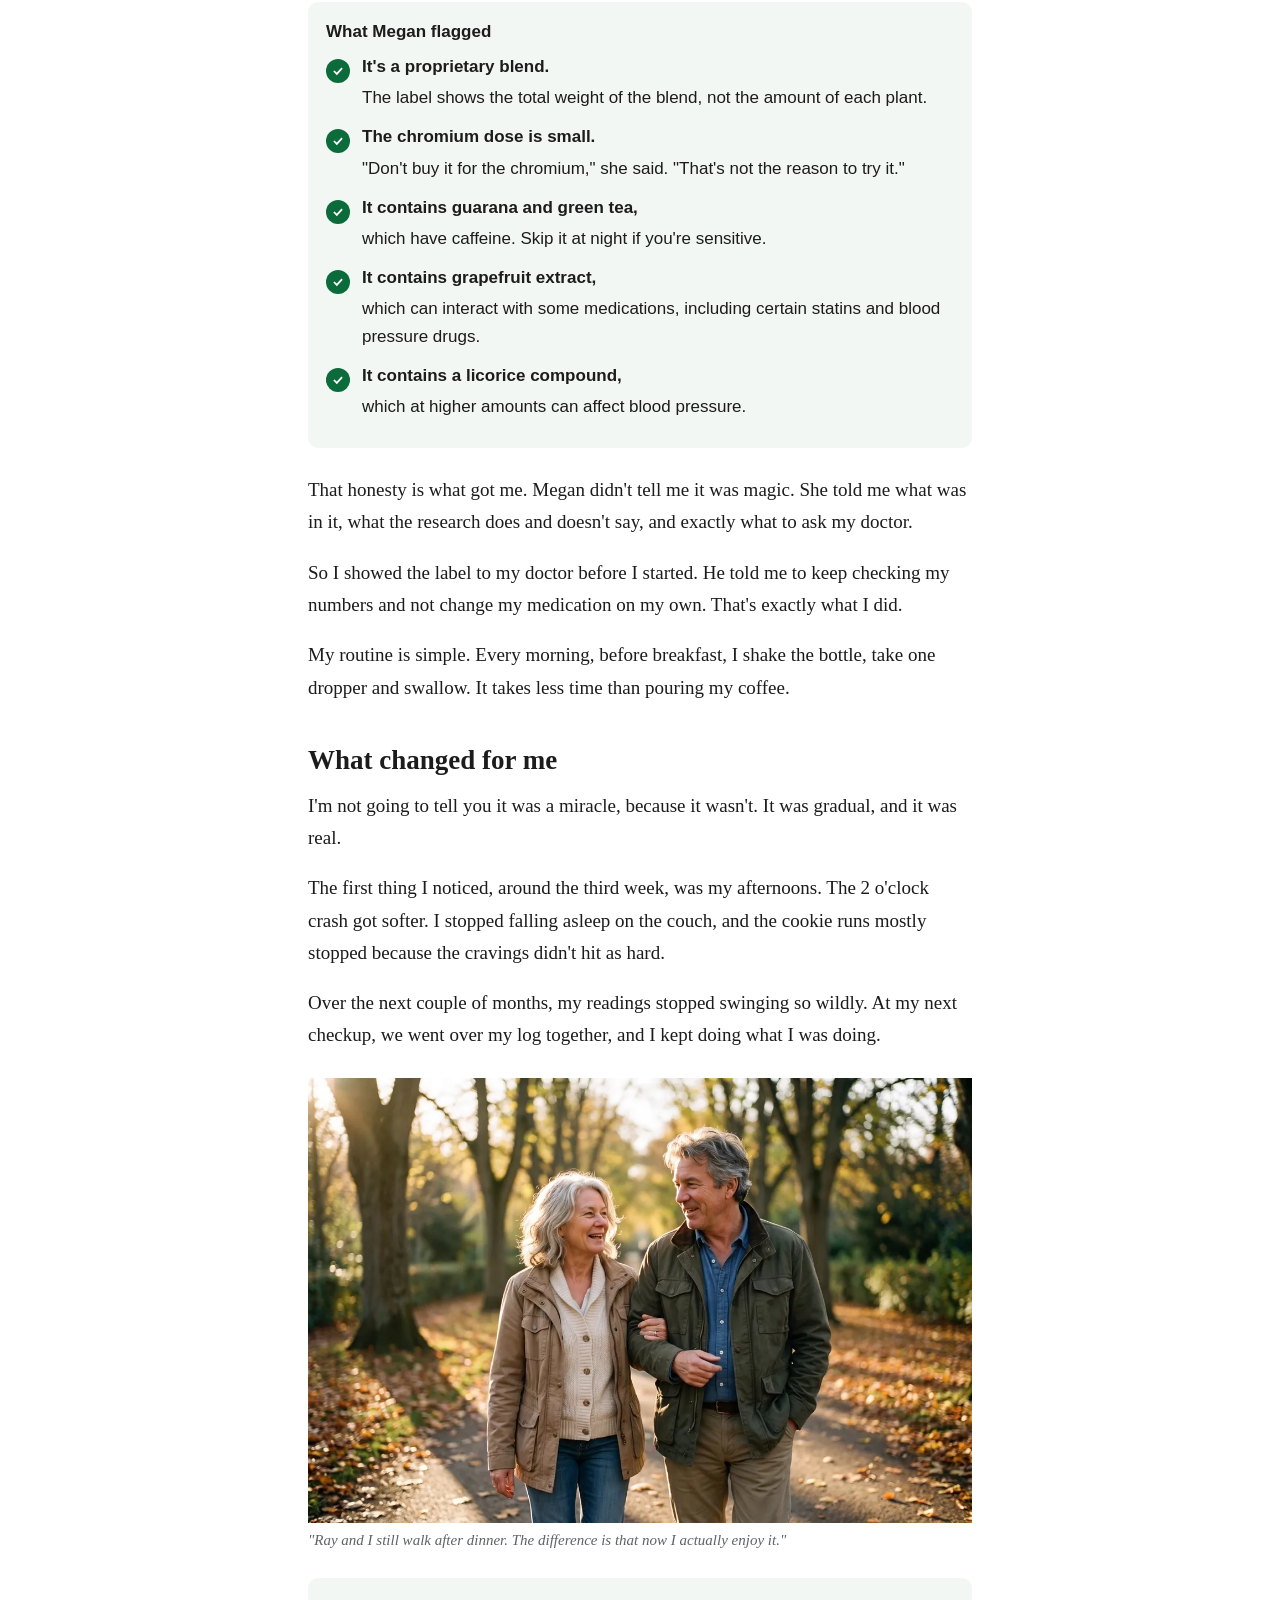
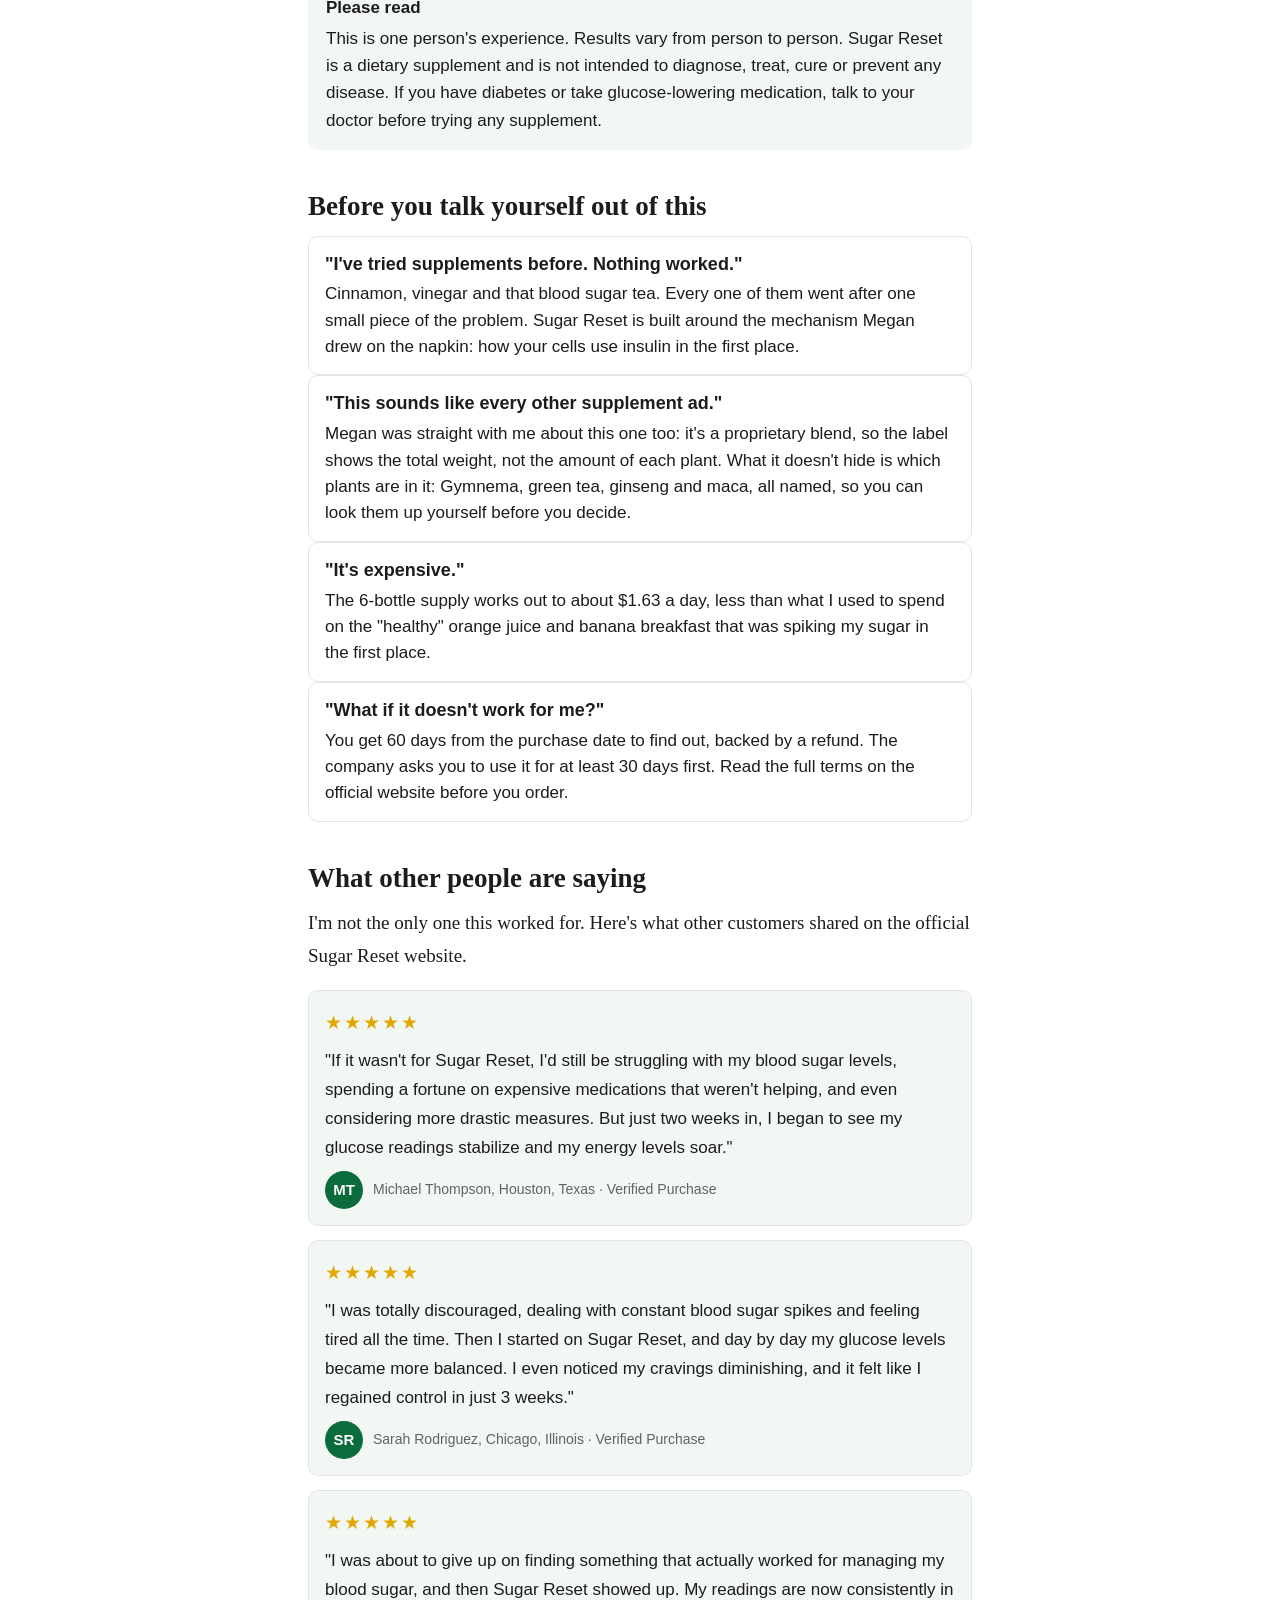
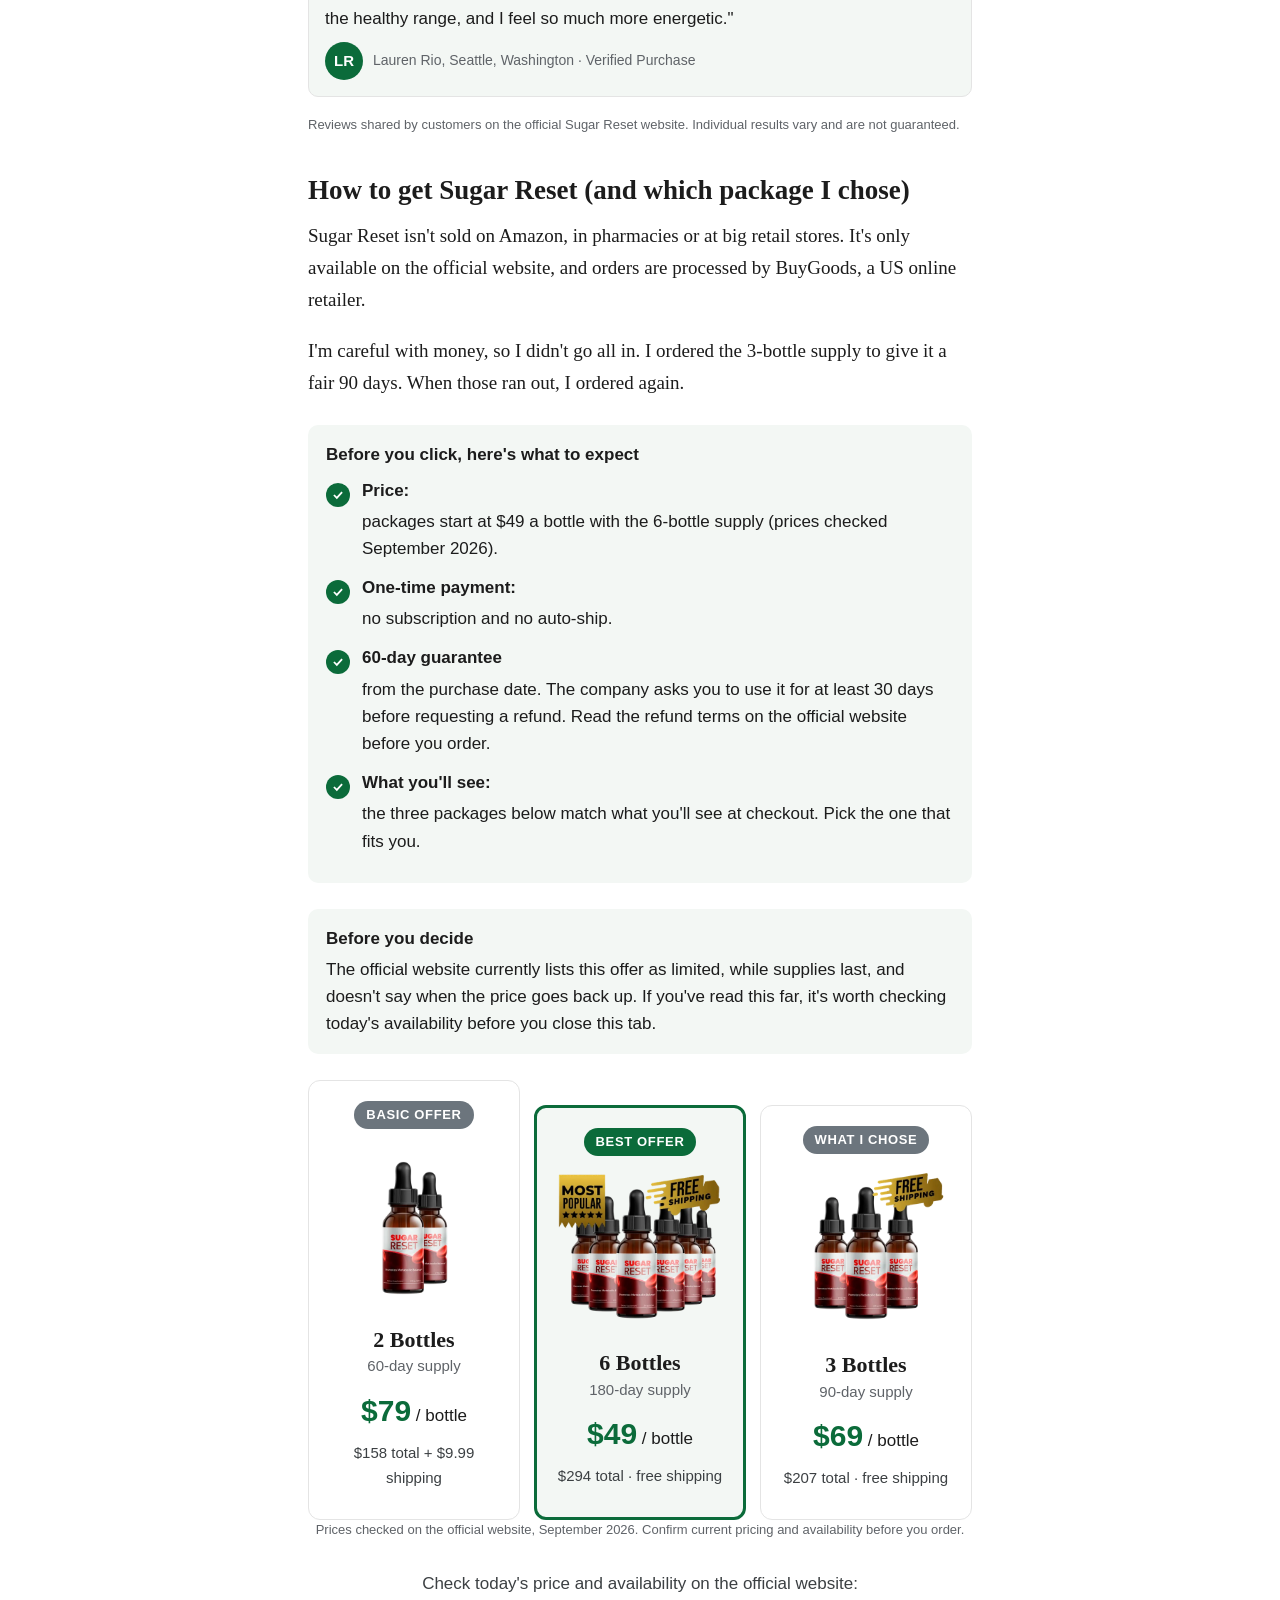
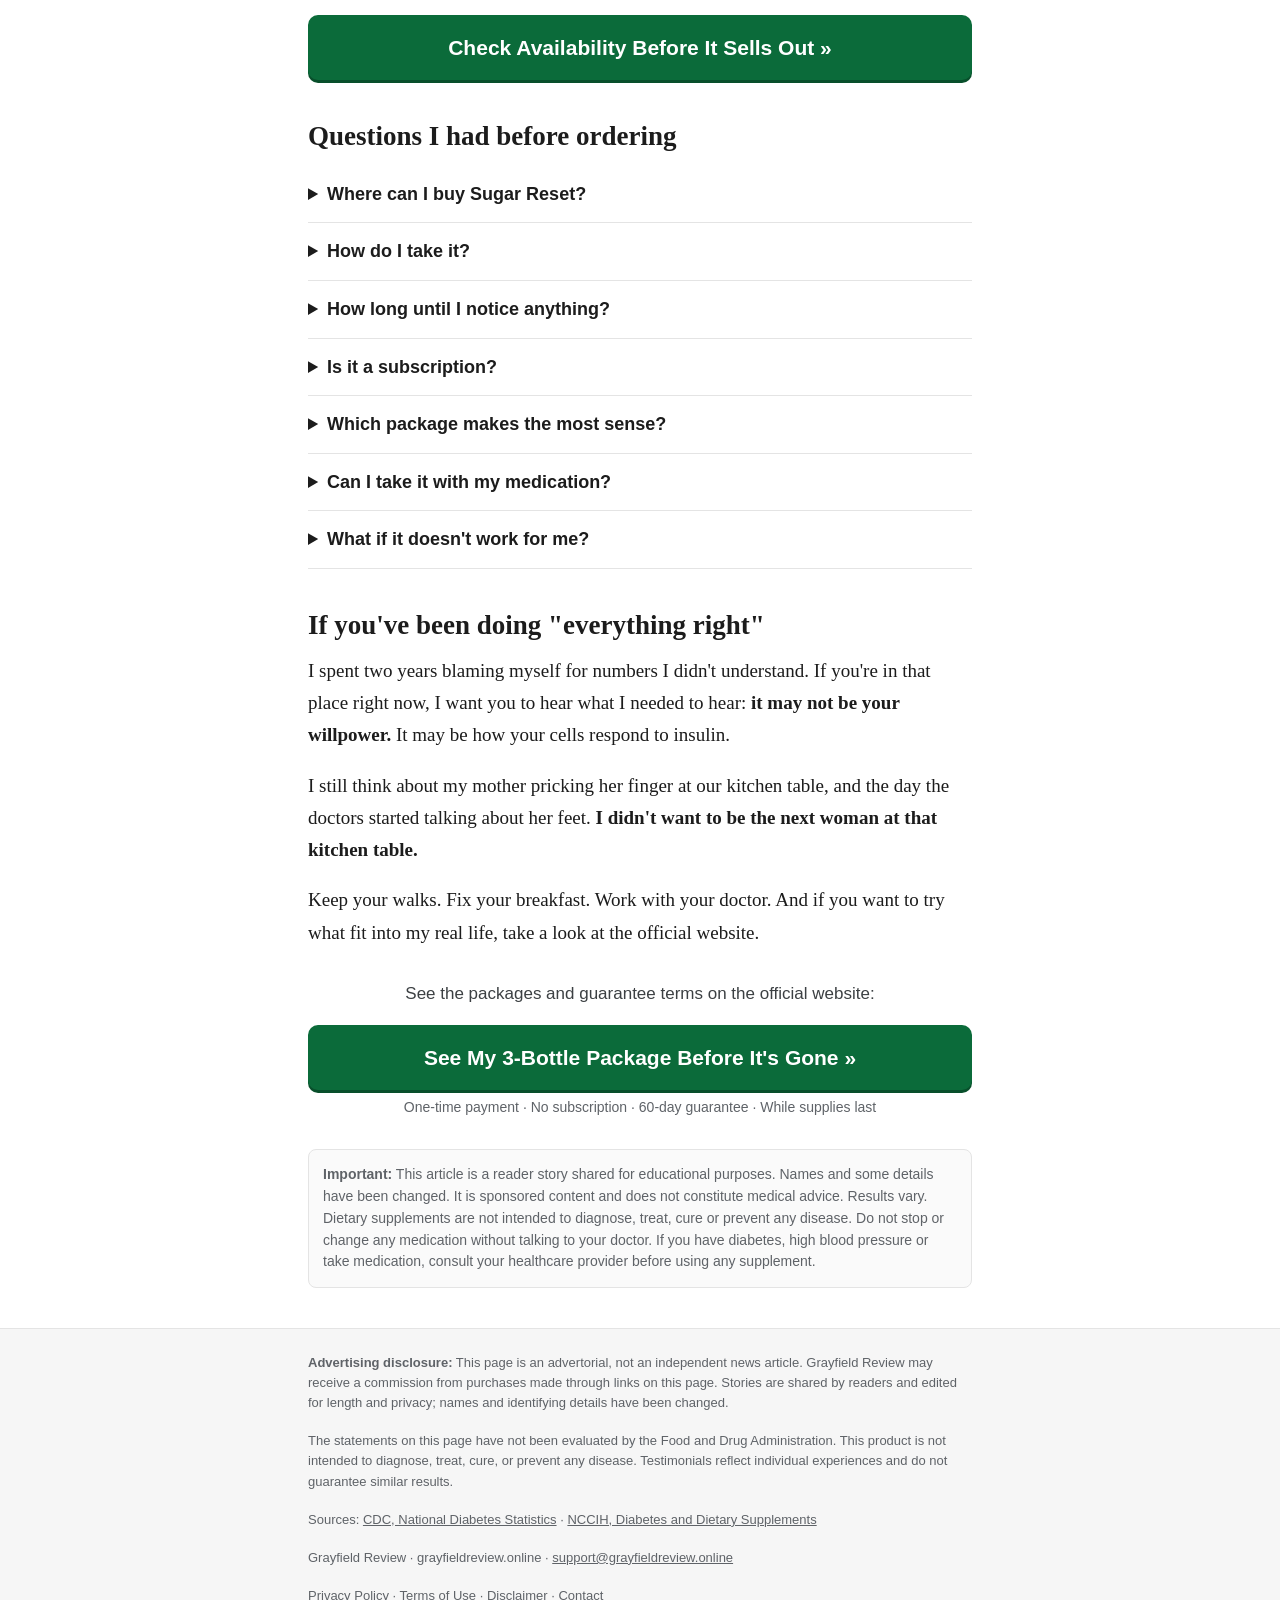
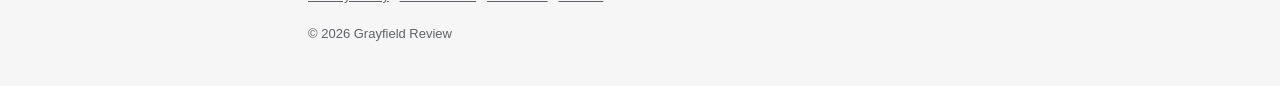
==== commit 80bb37b3: "Remove named-disease mentions to fix Taboola policy rejection Taboola rejected all US ads for the la" ====
--- a/blood-sugar-after-50/index.html
+++ b/blood-sugar-after-50/index.html
@@ -178,7 +178,7 @@
     <figcaption>Ray had the same afternoon slump. We used to joke that we were "on the 2 o'clock schedule."</figcaption>
   </figure>
 
-  <p>My mother lived with type 2 diabetes for 20 years. I remember her pricking her finger at the kitchen table, and I remember the day they talked about her feet. That memory scared me more than any number on a meter.</p>
+  <p>My mother struggled with her blood sugar for 20 years. I remember her pricking her finger at the kitchen table, and I remember the day they talked about her feet. That memory scared me more than any number on a meter.</p>
 
   <h2>The "healthy" breakfast that was working against me</h2>
 
@@ -340,7 +340,7 @@
   <div class="reviews">
     <div class="review">
       <div class="stars">&#9733;&#9733;&#9733;&#9733;&#9733;</div>
-      <p>"If it wasn't for Sugar Reset, I'd still be struggling with my blood sugar levels, spending a fortune on expensive diabetes medications, and even considering more drastic measures. But just two weeks in, I began to see my glucose readings stabilize and my energy levels soar."</p>
+      <p>"If it wasn't for Sugar Reset, I'd still be struggling with my blood sugar levels, spending a fortune on expensive medications that weren't helping, and even considering more drastic measures. But just two weeks in, I began to see my glucose readings stabilize and my energy levels soar."</p>
       <div class="who"><span class="avatar">MT</span> Michael Thompson, Houston, Texas &middot; Verified Purchase</div>
     </div>
     <div class="review">
@@ -350,7 +350,7 @@
     </div>
     <div class="review">
       <div class="stars">&#9733;&#9733;&#9733;&#9733;&#9733;</div>
-      <p>"I was about to give up on finding something that actually worked for managing my type 2 diabetes, and then Sugar Reset showed up. My blood sugar readings are now consistently in the healthy range, and I feel so much more energetic."</p>
+      <p>"I was about to give up on finding something that actually worked for managing my blood sugar, and then Sugar Reset showed up. My readings are now consistently in the healthy range, and I feel so much more energetic."</p>
       <div class="who"><span class="avatar">LR</span> Lauren Rio, Seattle, Washington &middot; Verified Purchase</div>
     </div>
   </div>
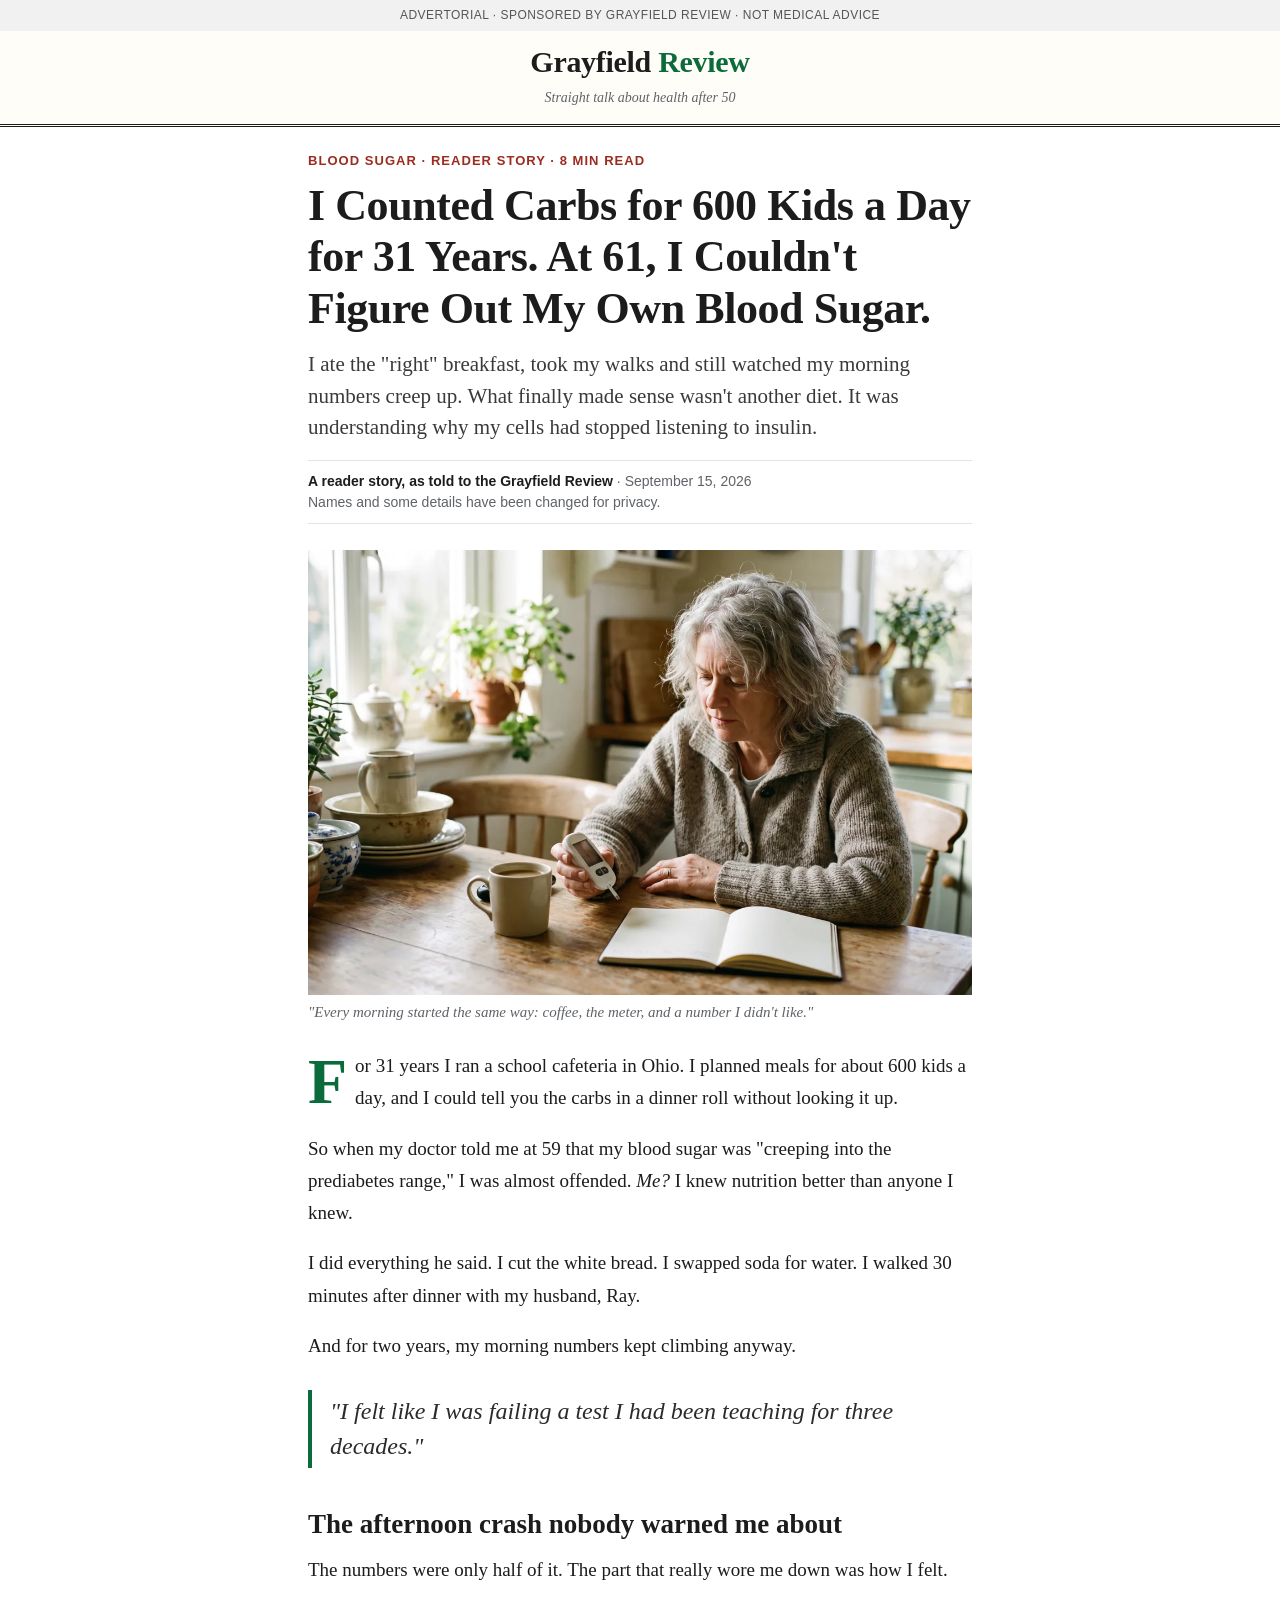
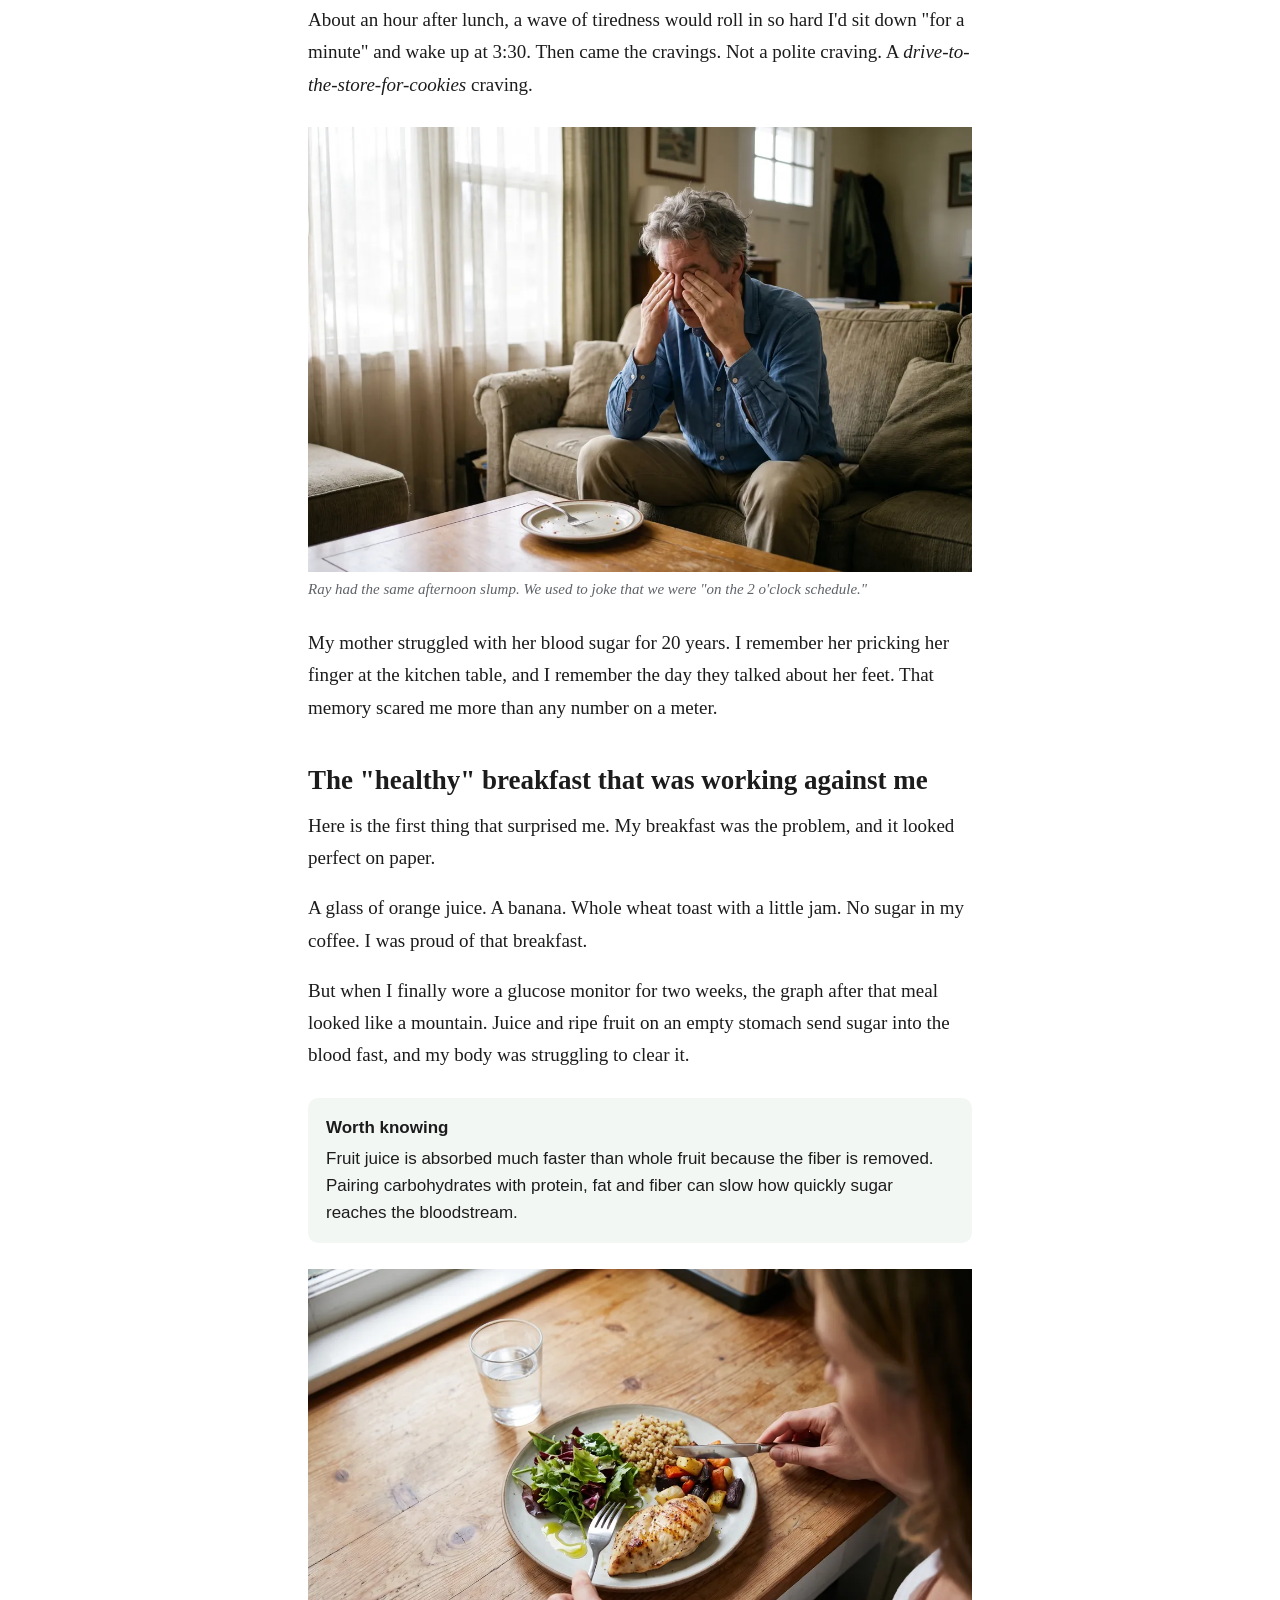
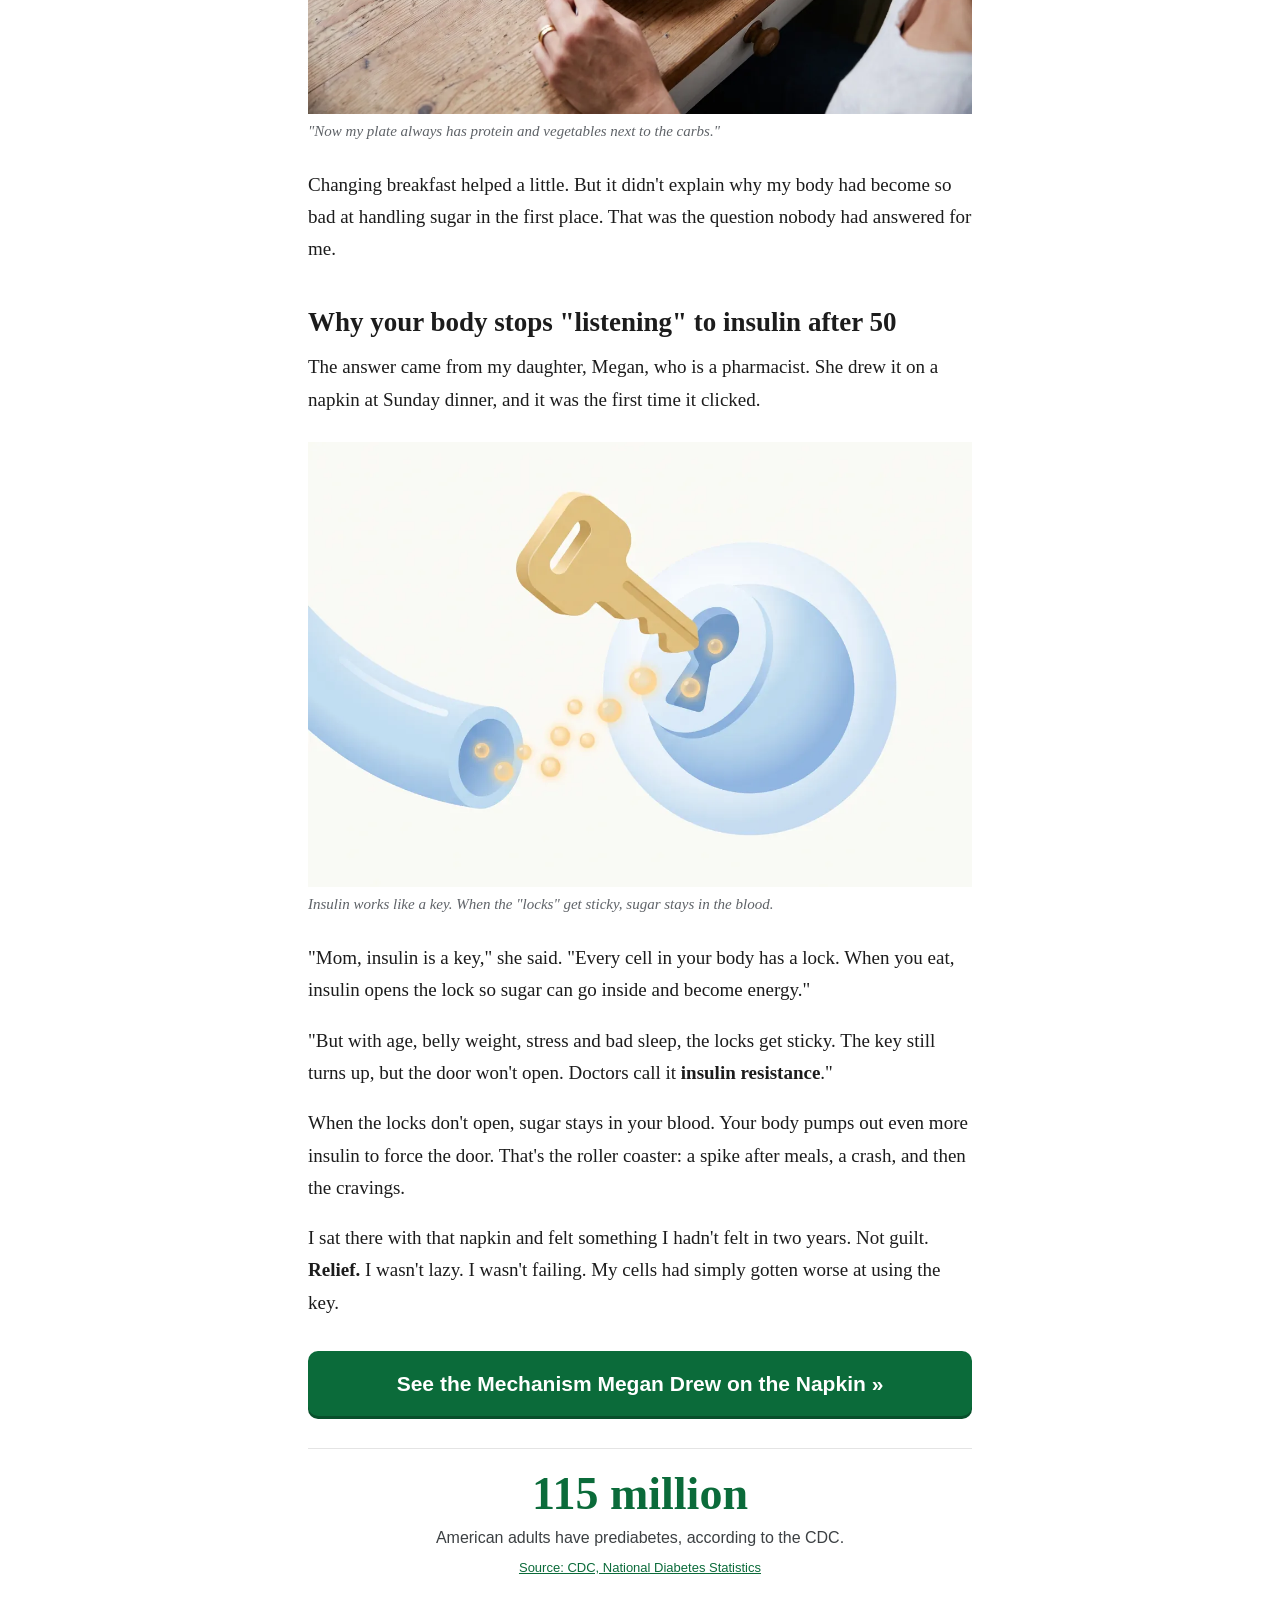
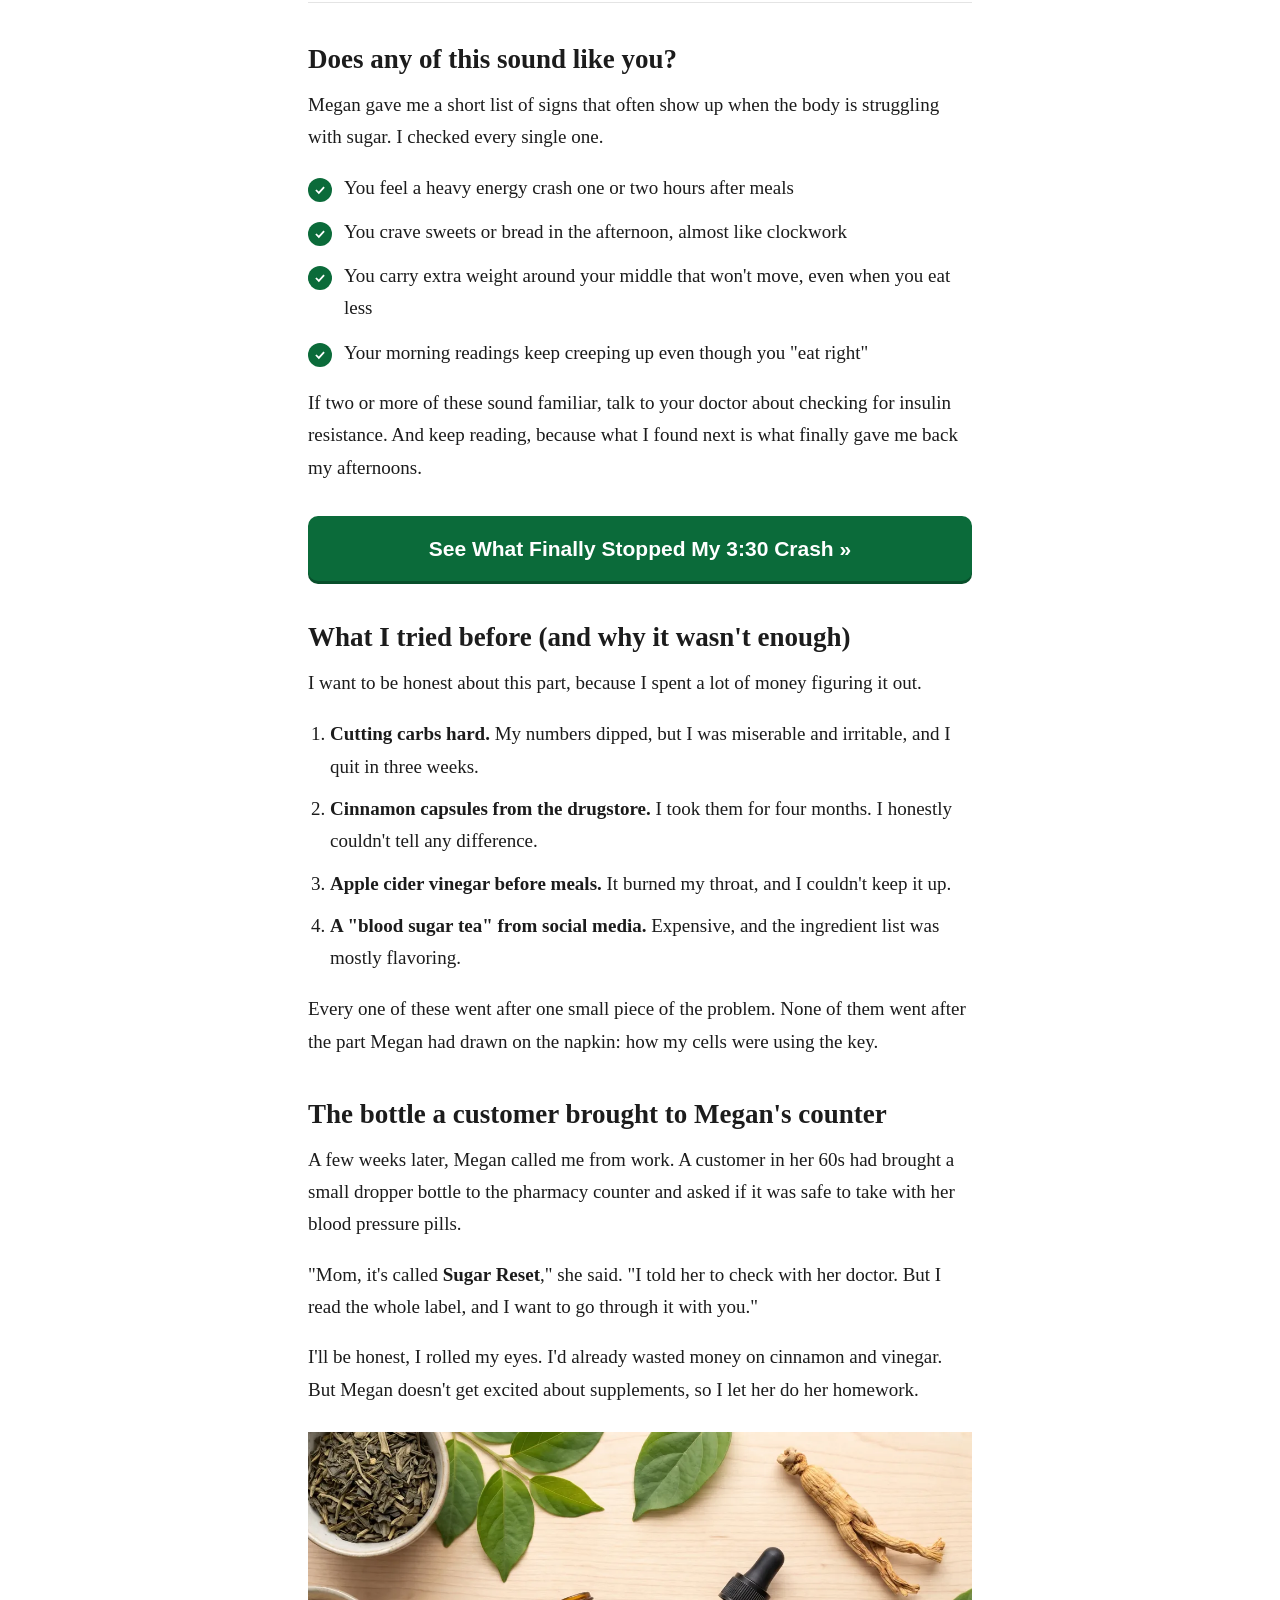
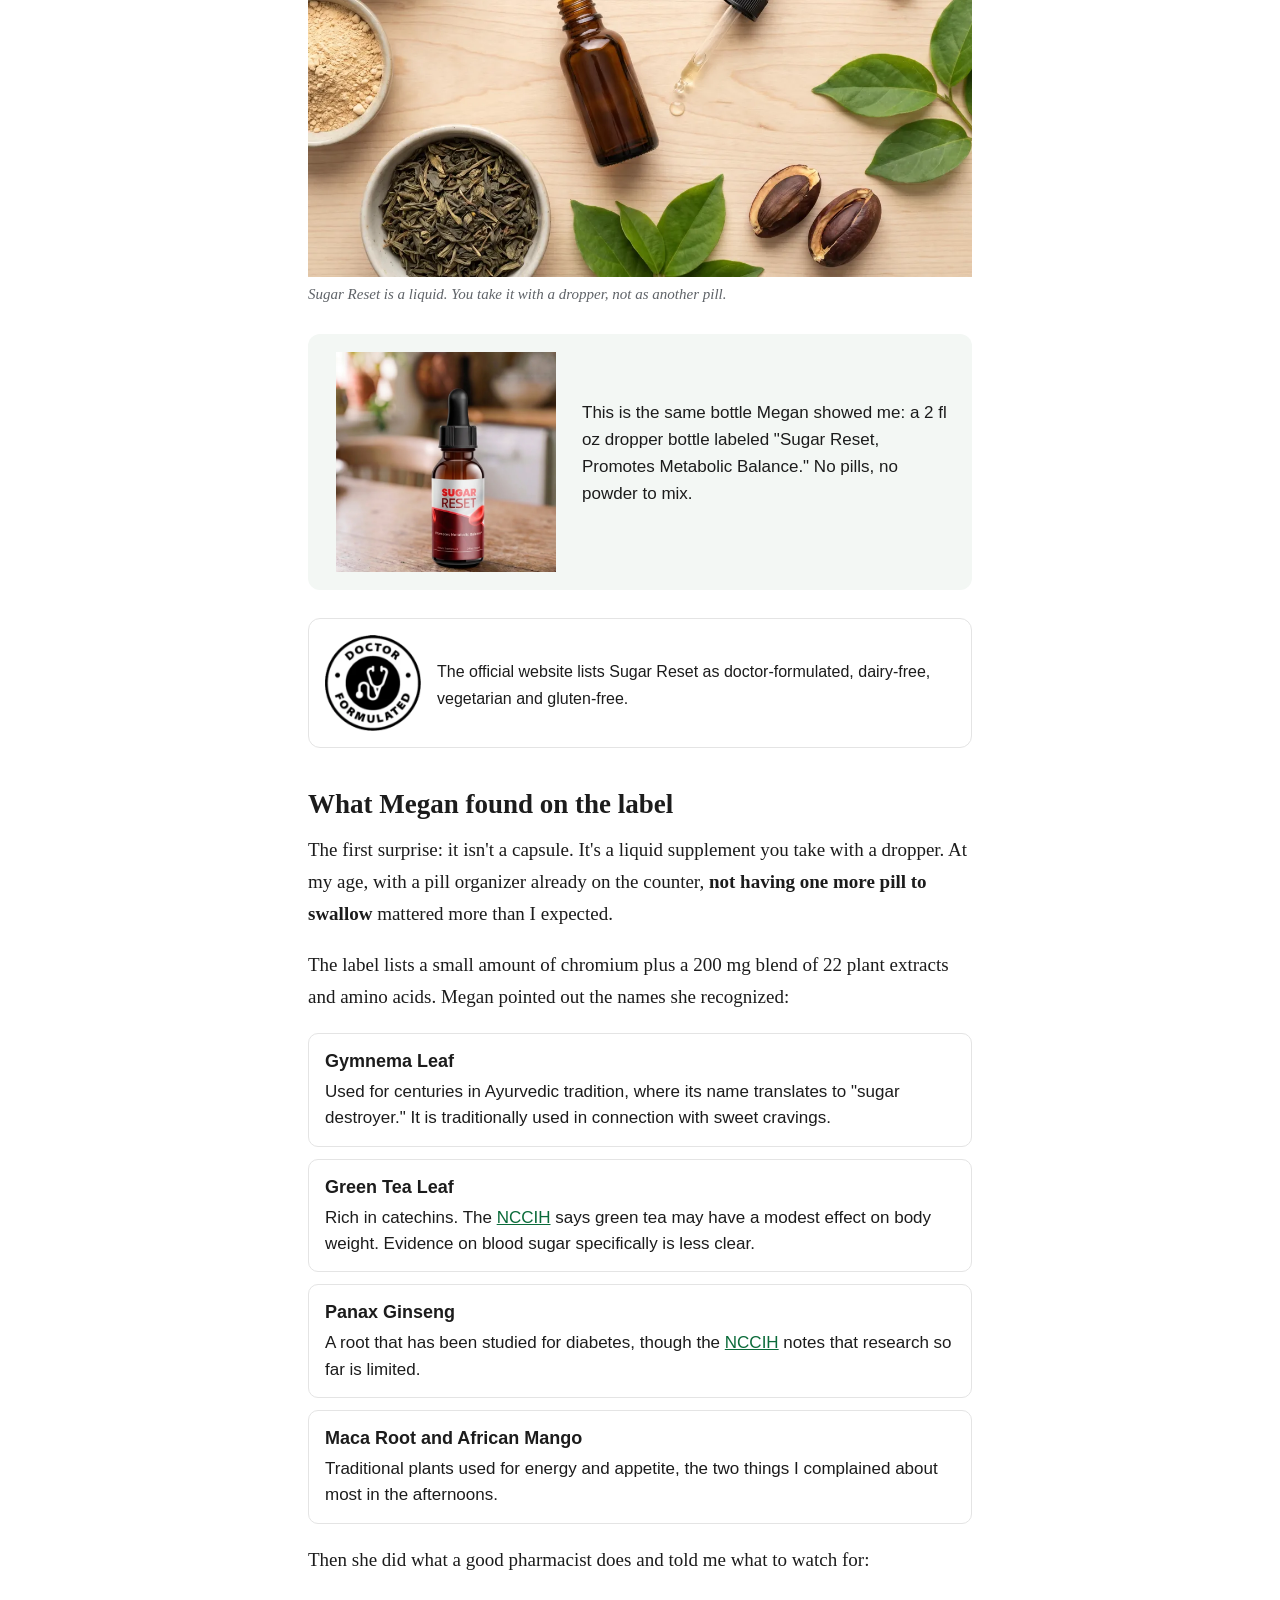
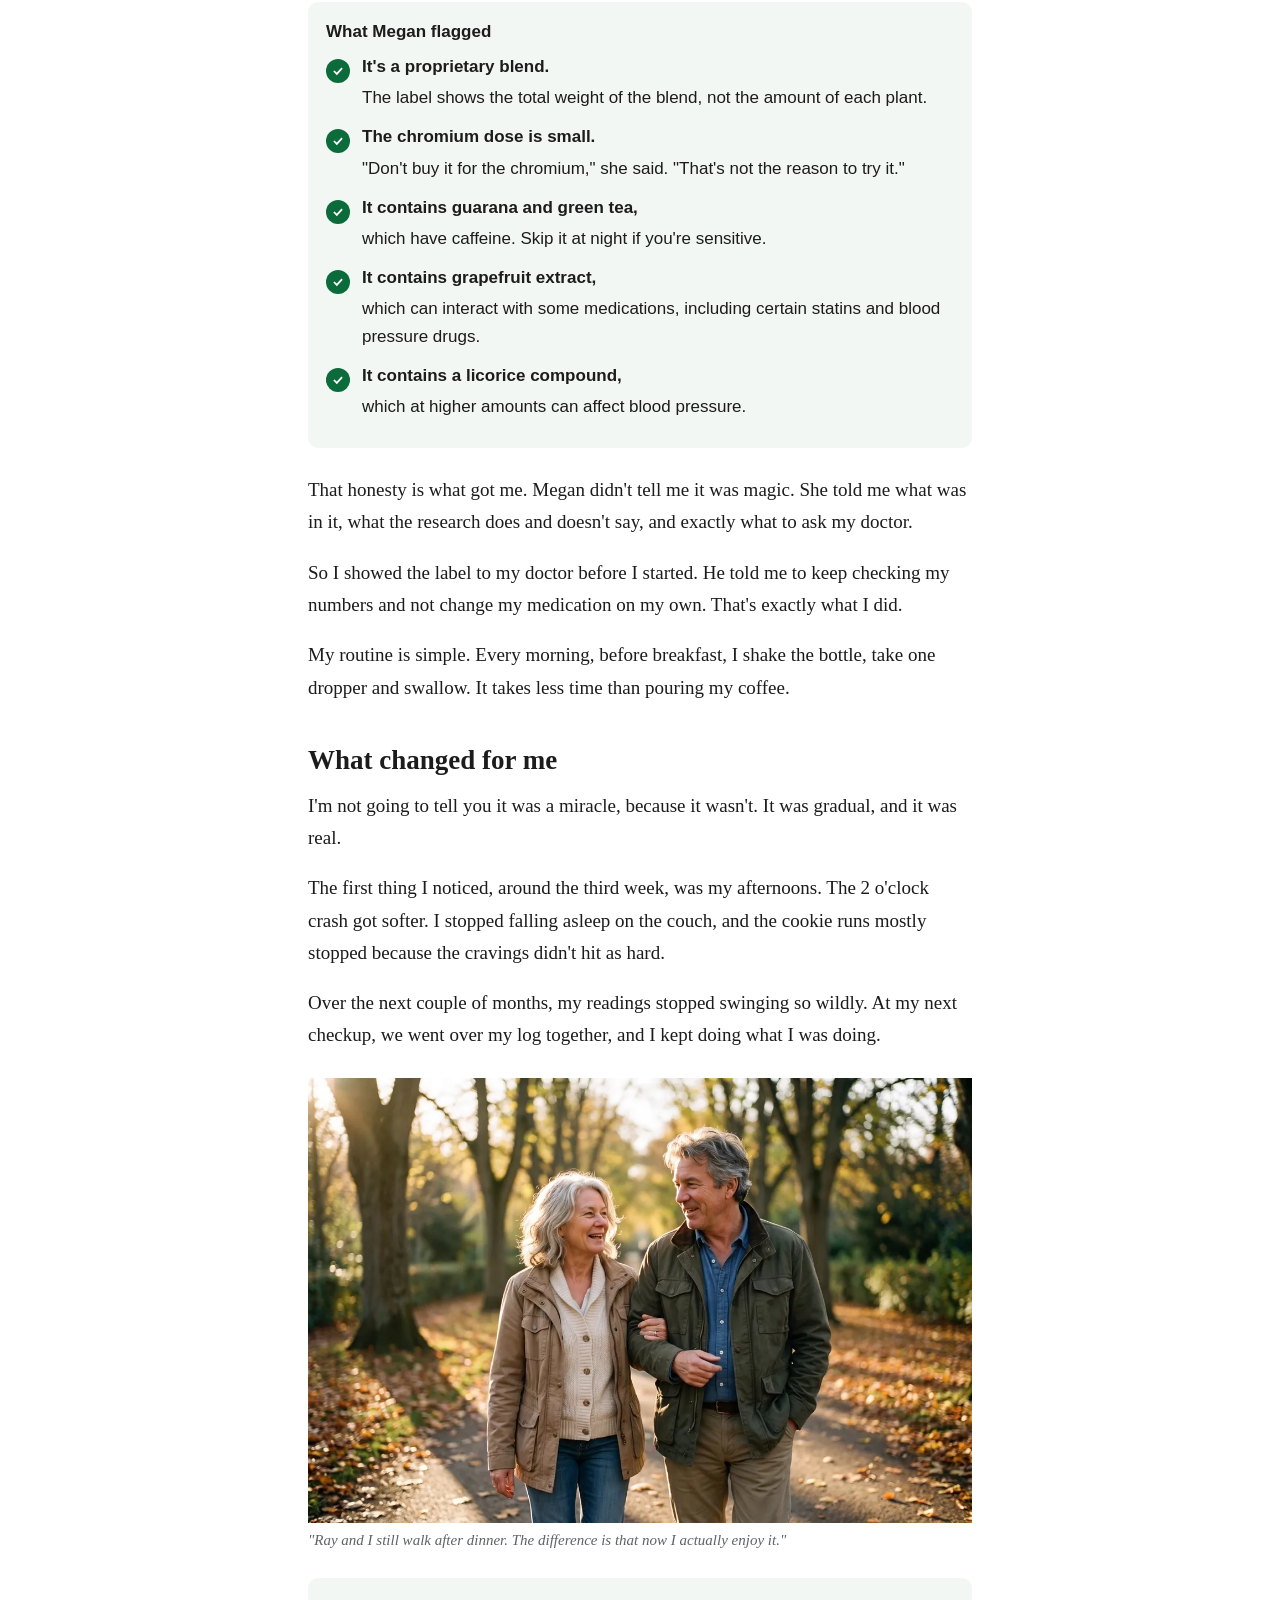
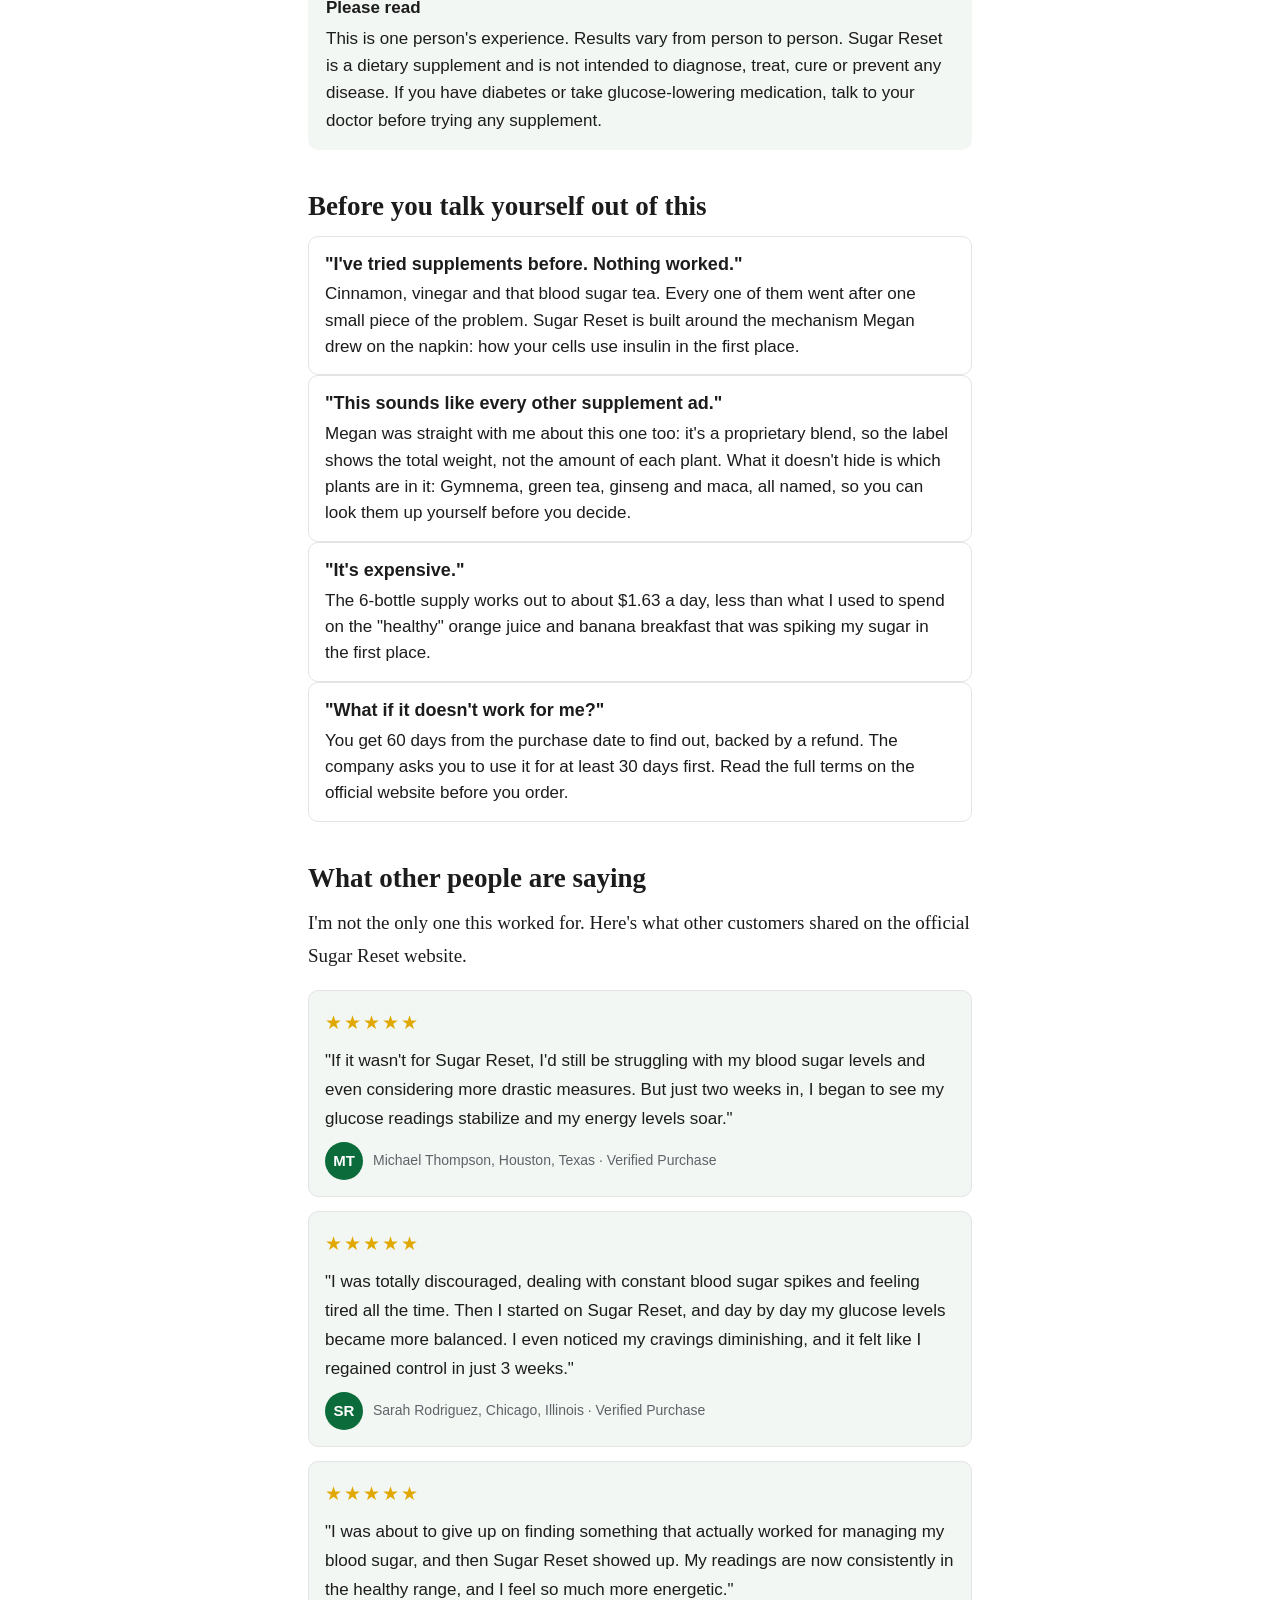
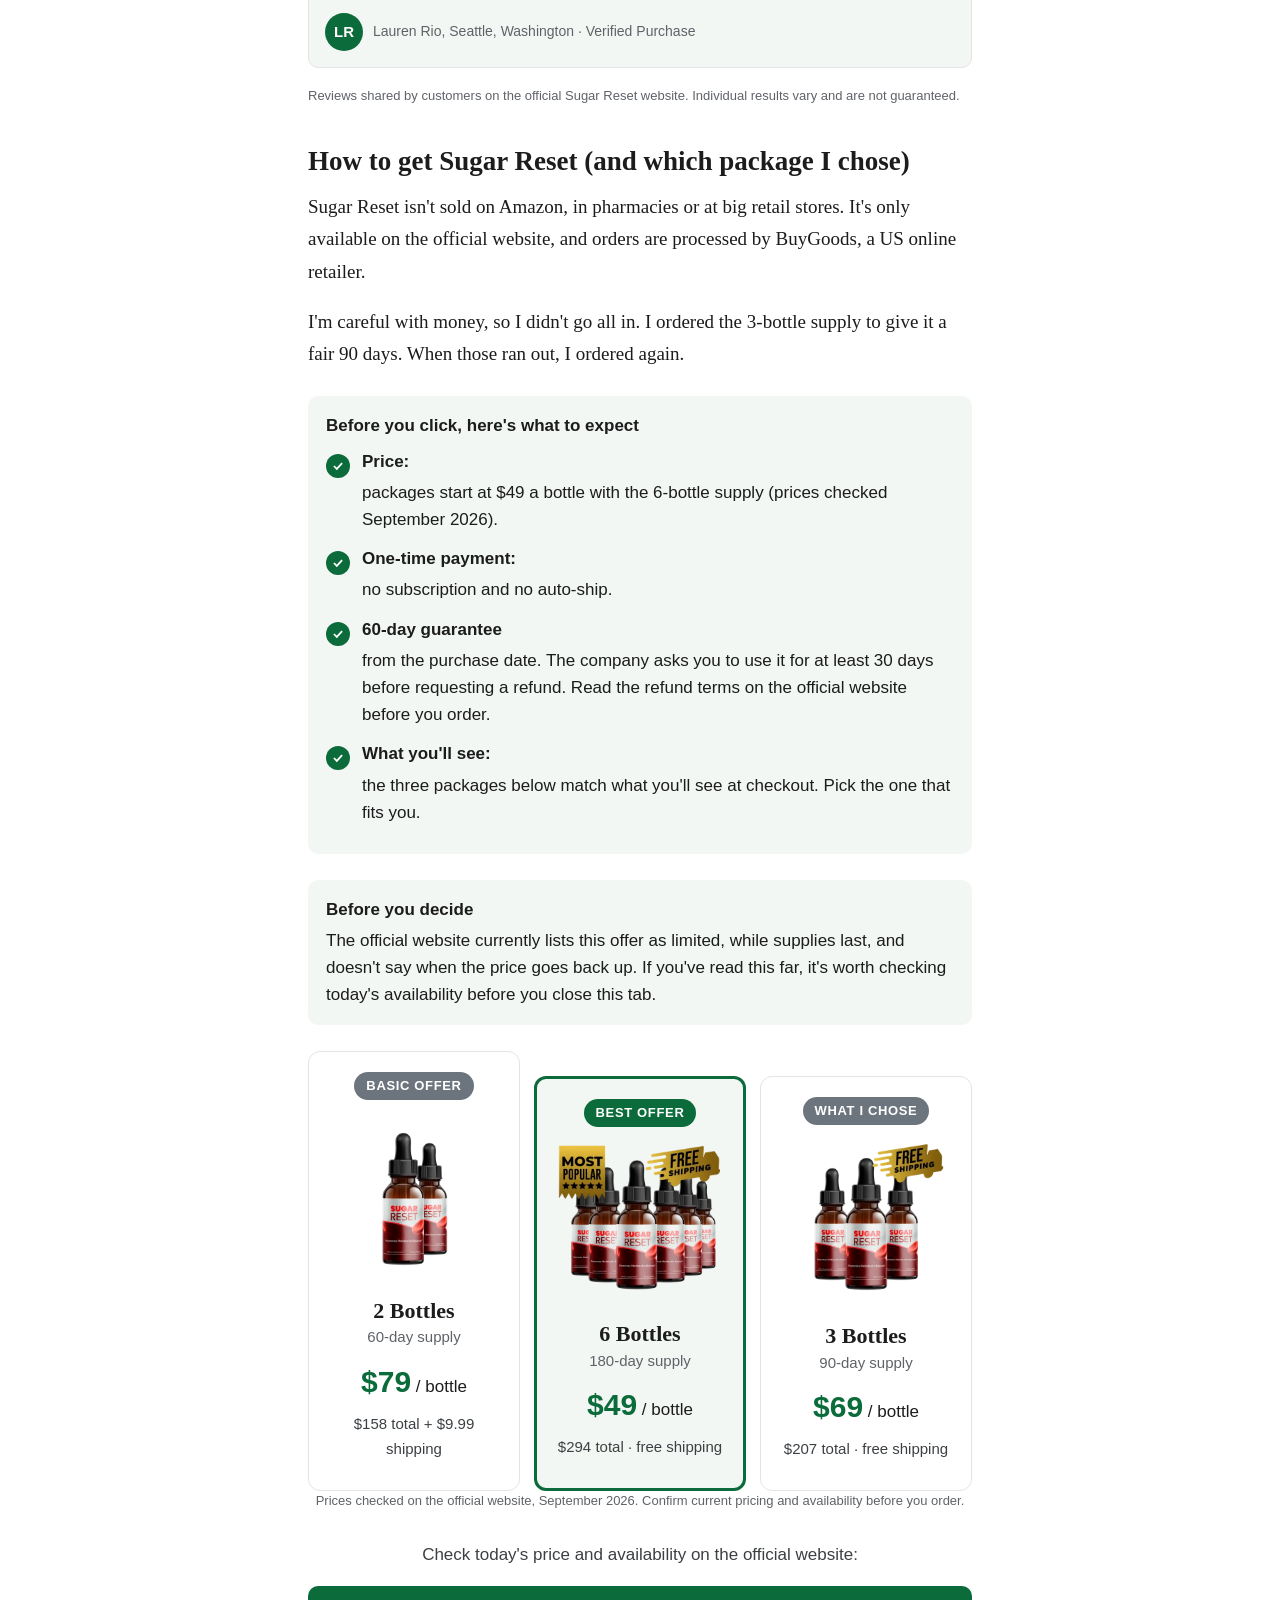
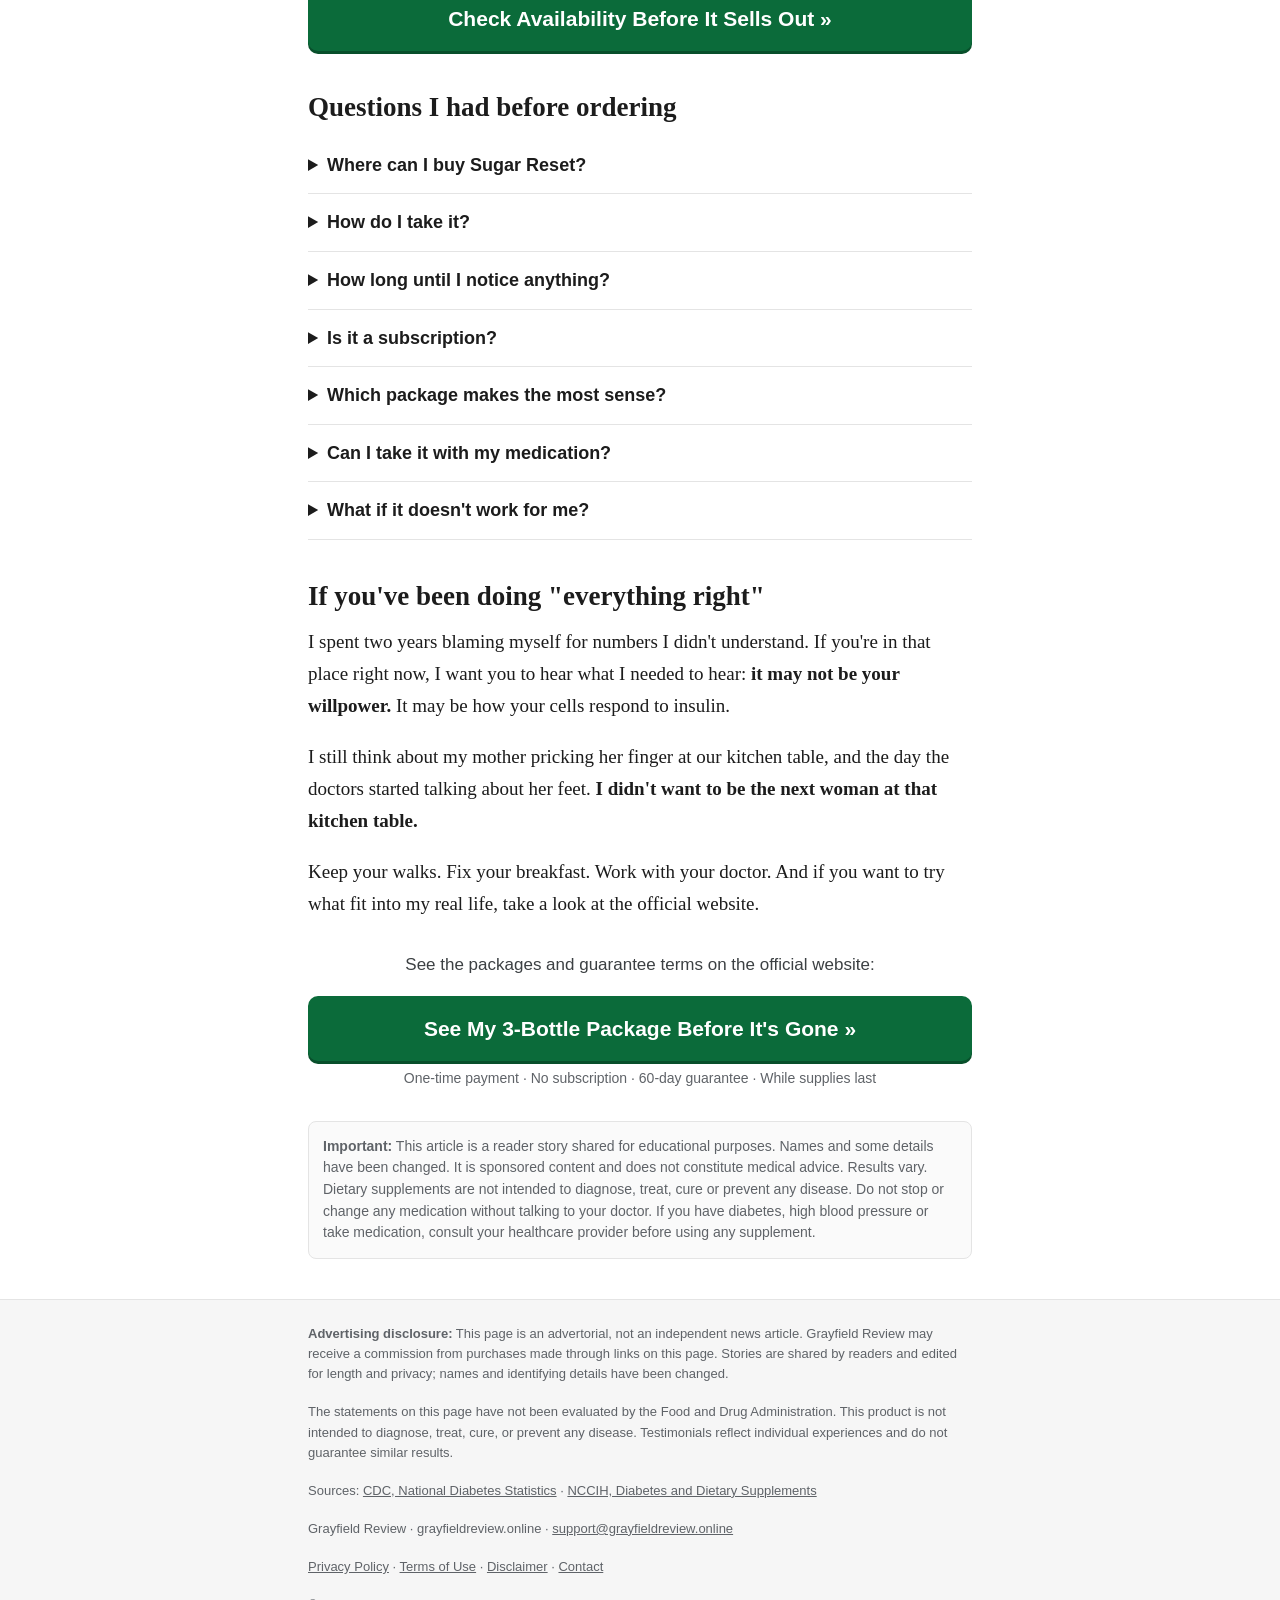
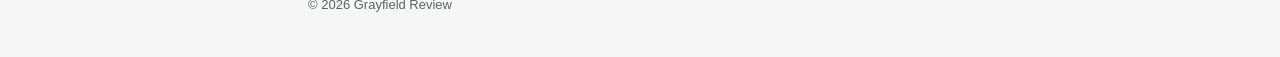
==== commit 645af620: "Remove implied comparison to conventional medicine Taboola flagged the testimonial for comparing Sug" ====
--- a/blood-sugar-after-50/index.html
+++ b/blood-sugar-after-50/index.html
@@ -340,7 +340,7 @@
   <div class="reviews">
     <div class="review">
       <div class="stars">&#9733;&#9733;&#9733;&#9733;&#9733;</div>
-      <p>"If it wasn't for Sugar Reset, I'd still be struggling with my blood sugar levels, spending a fortune on expensive medications that weren't helping, and even considering more drastic measures. But just two weeks in, I began to see my glucose readings stabilize and my energy levels soar."</p>
+      <p>"If it wasn't for Sugar Reset, I'd still be struggling with my blood sugar levels and even considering more drastic measures. But just two weeks in, I began to see my glucose readings stabilize and my energy levels soar."</p>
       <div class="who"><span class="avatar">MT</span> Michael Thompson, Houston, Texas &middot; Verified Purchase</div>
     </div>
     <div class="review">
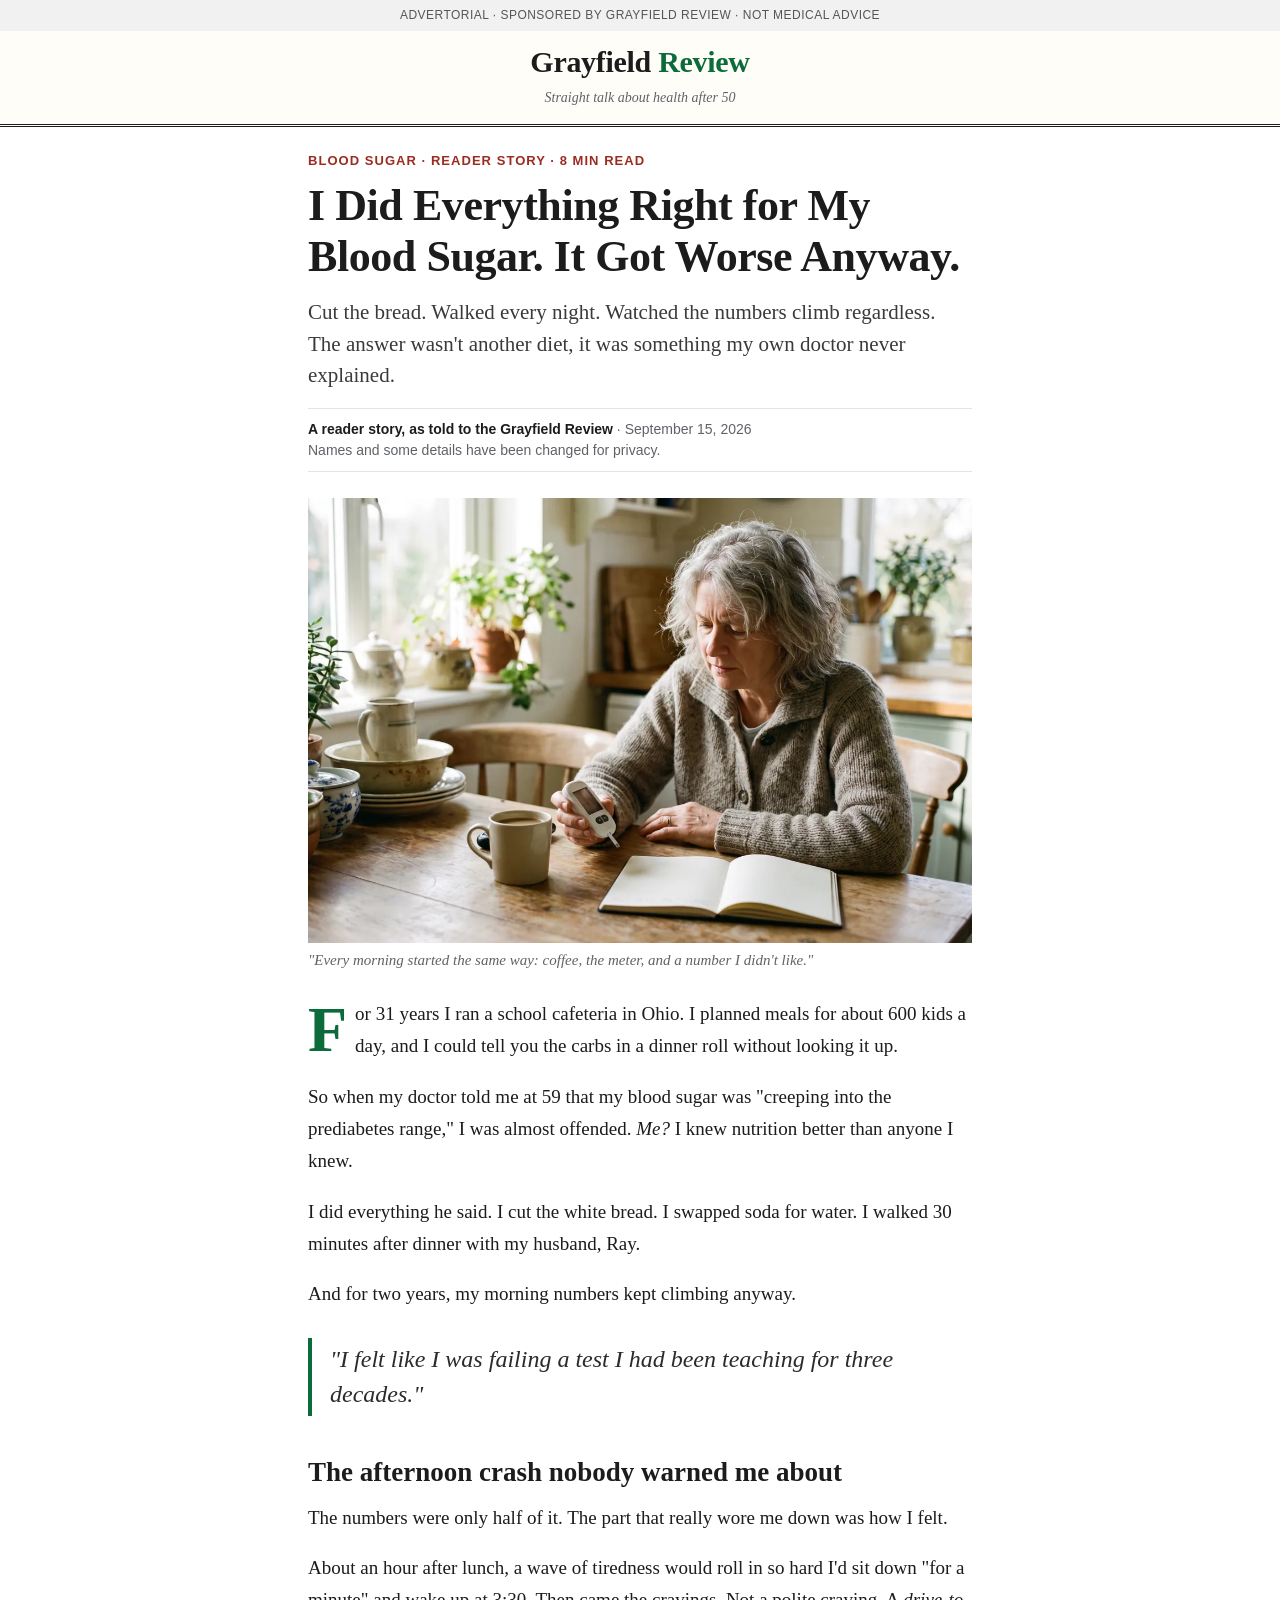
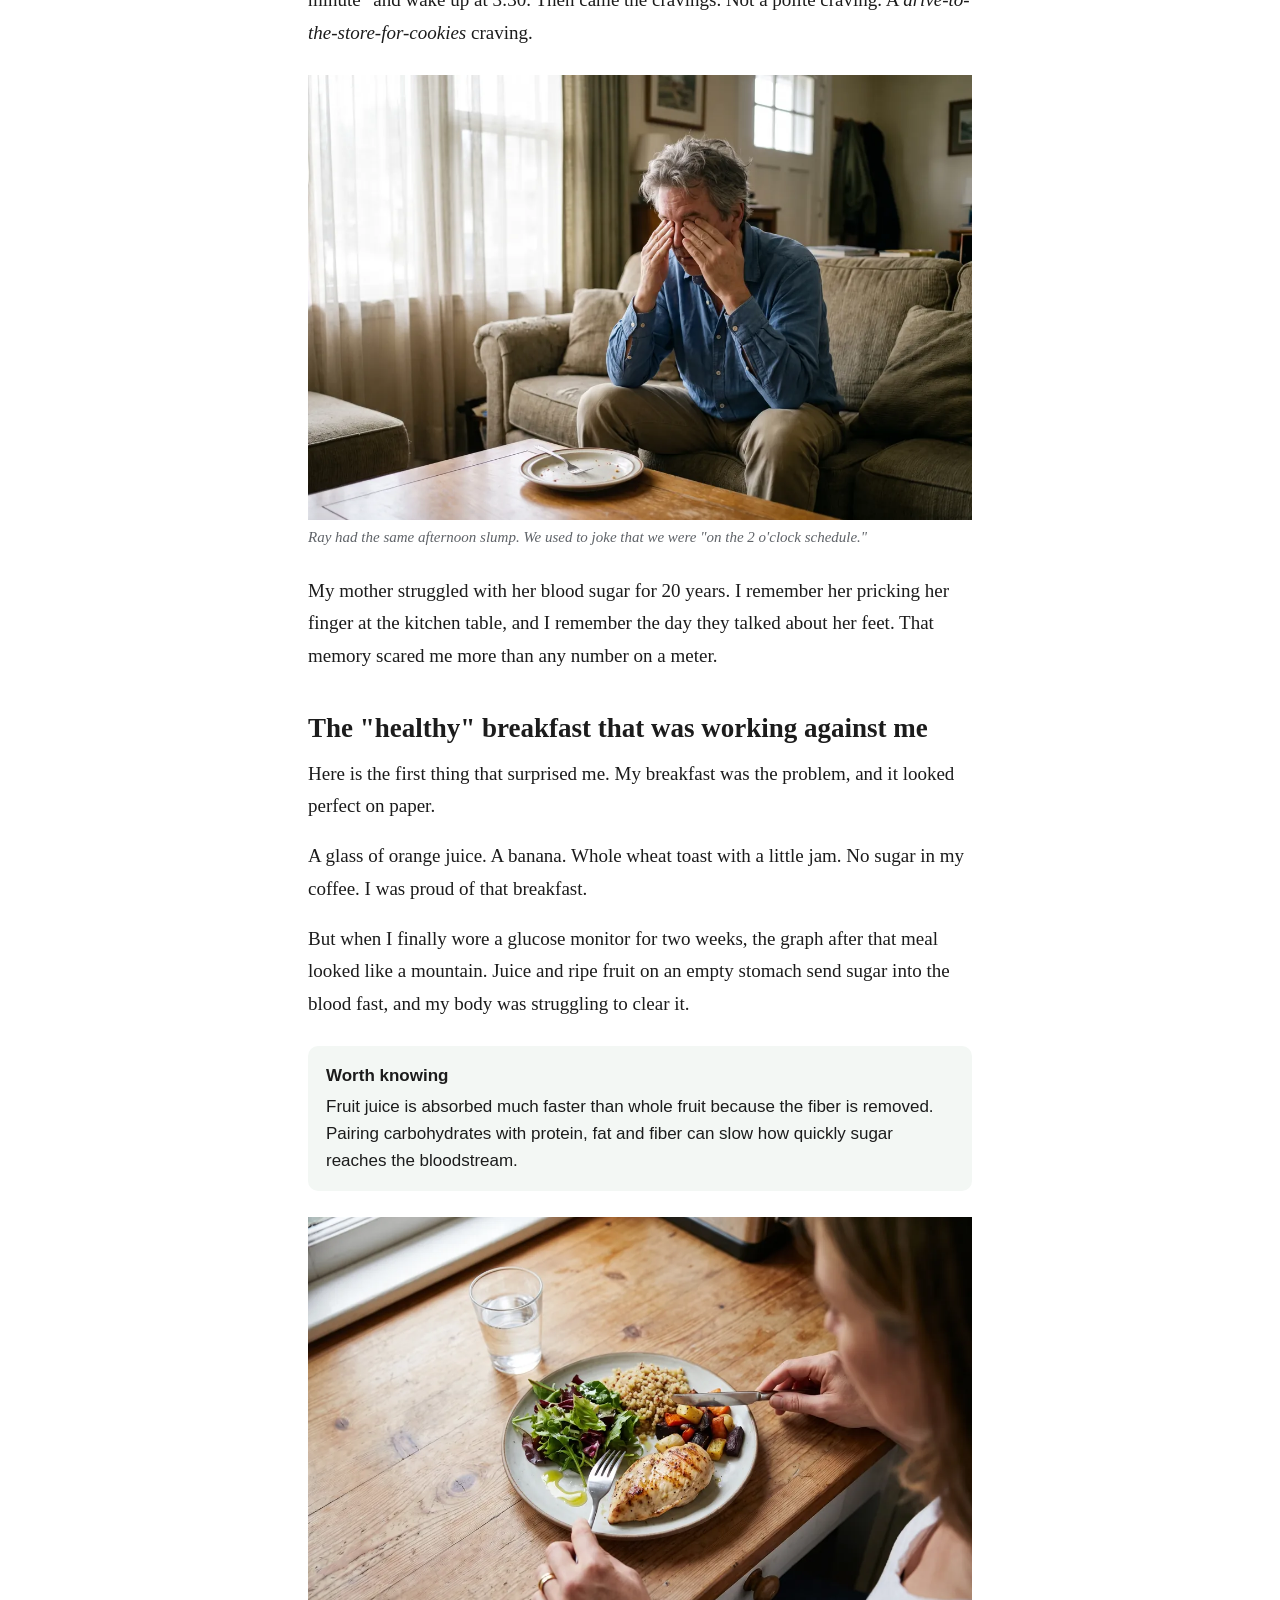
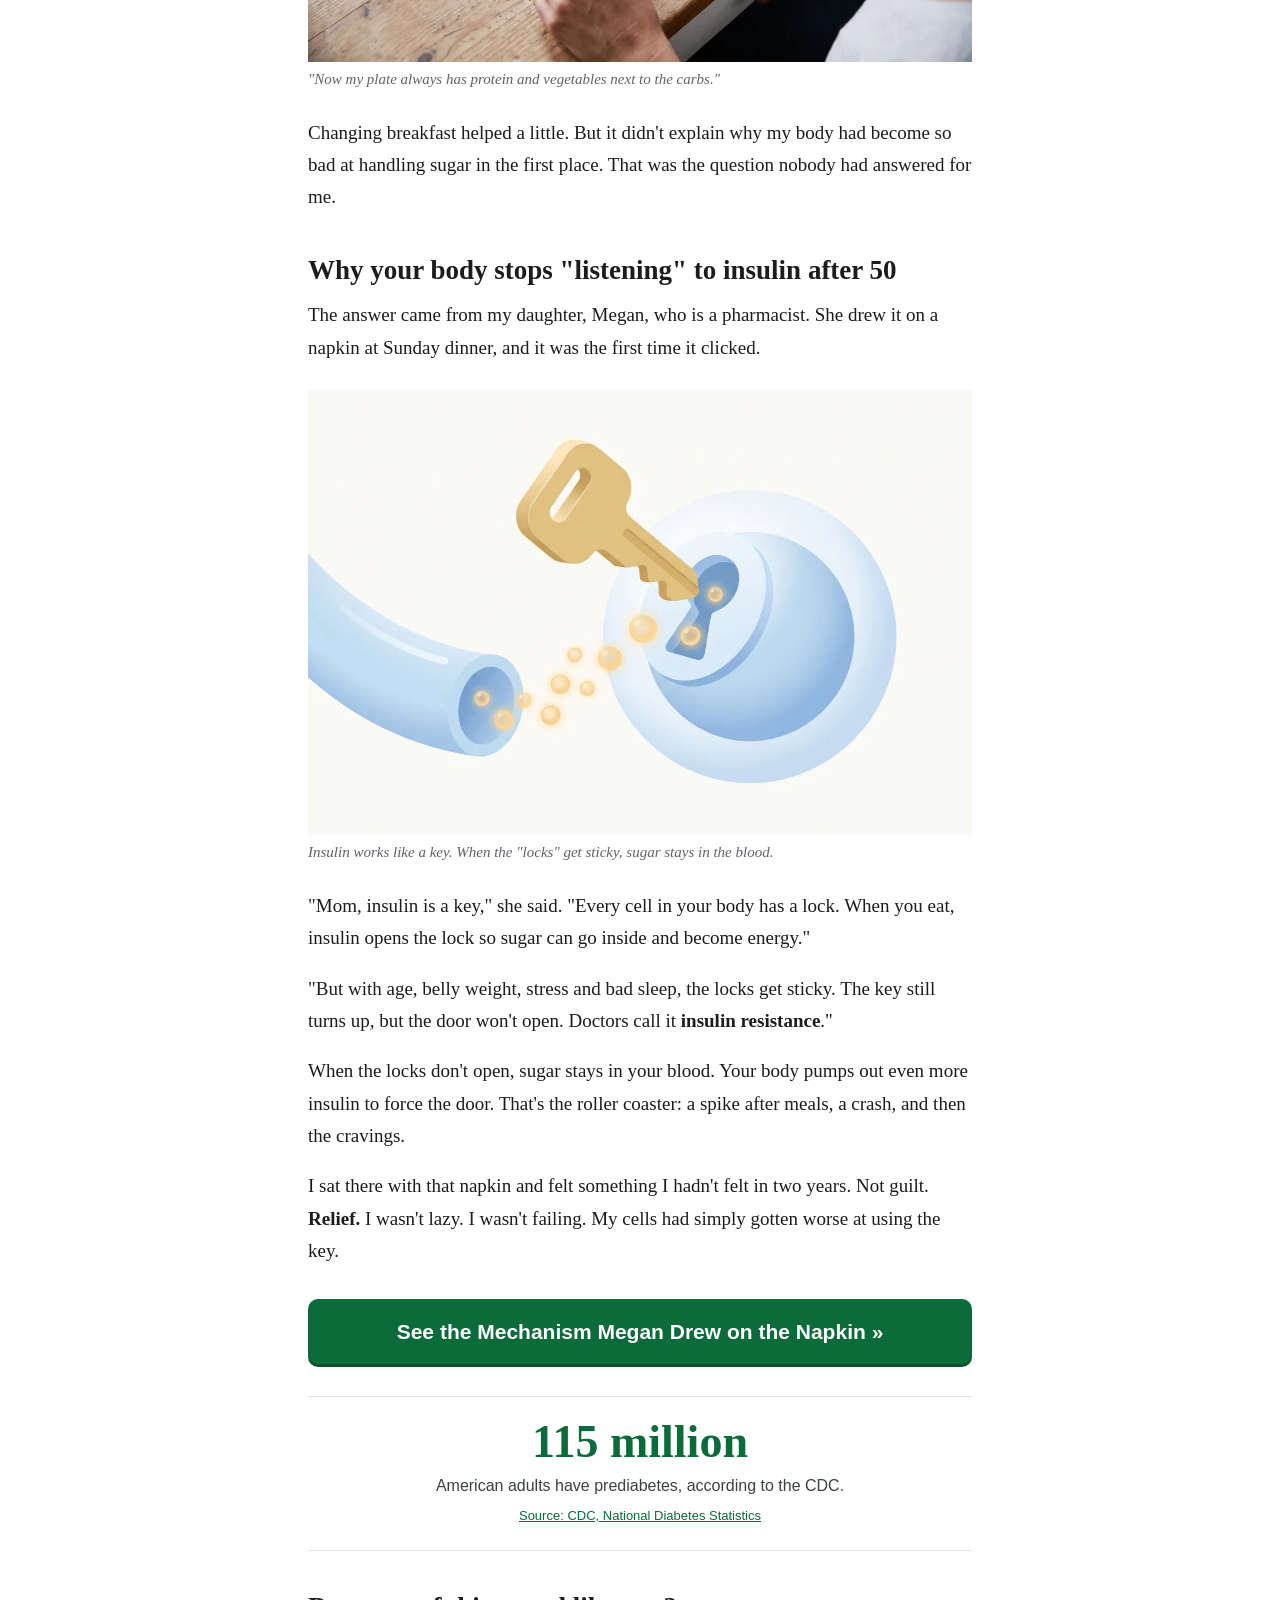
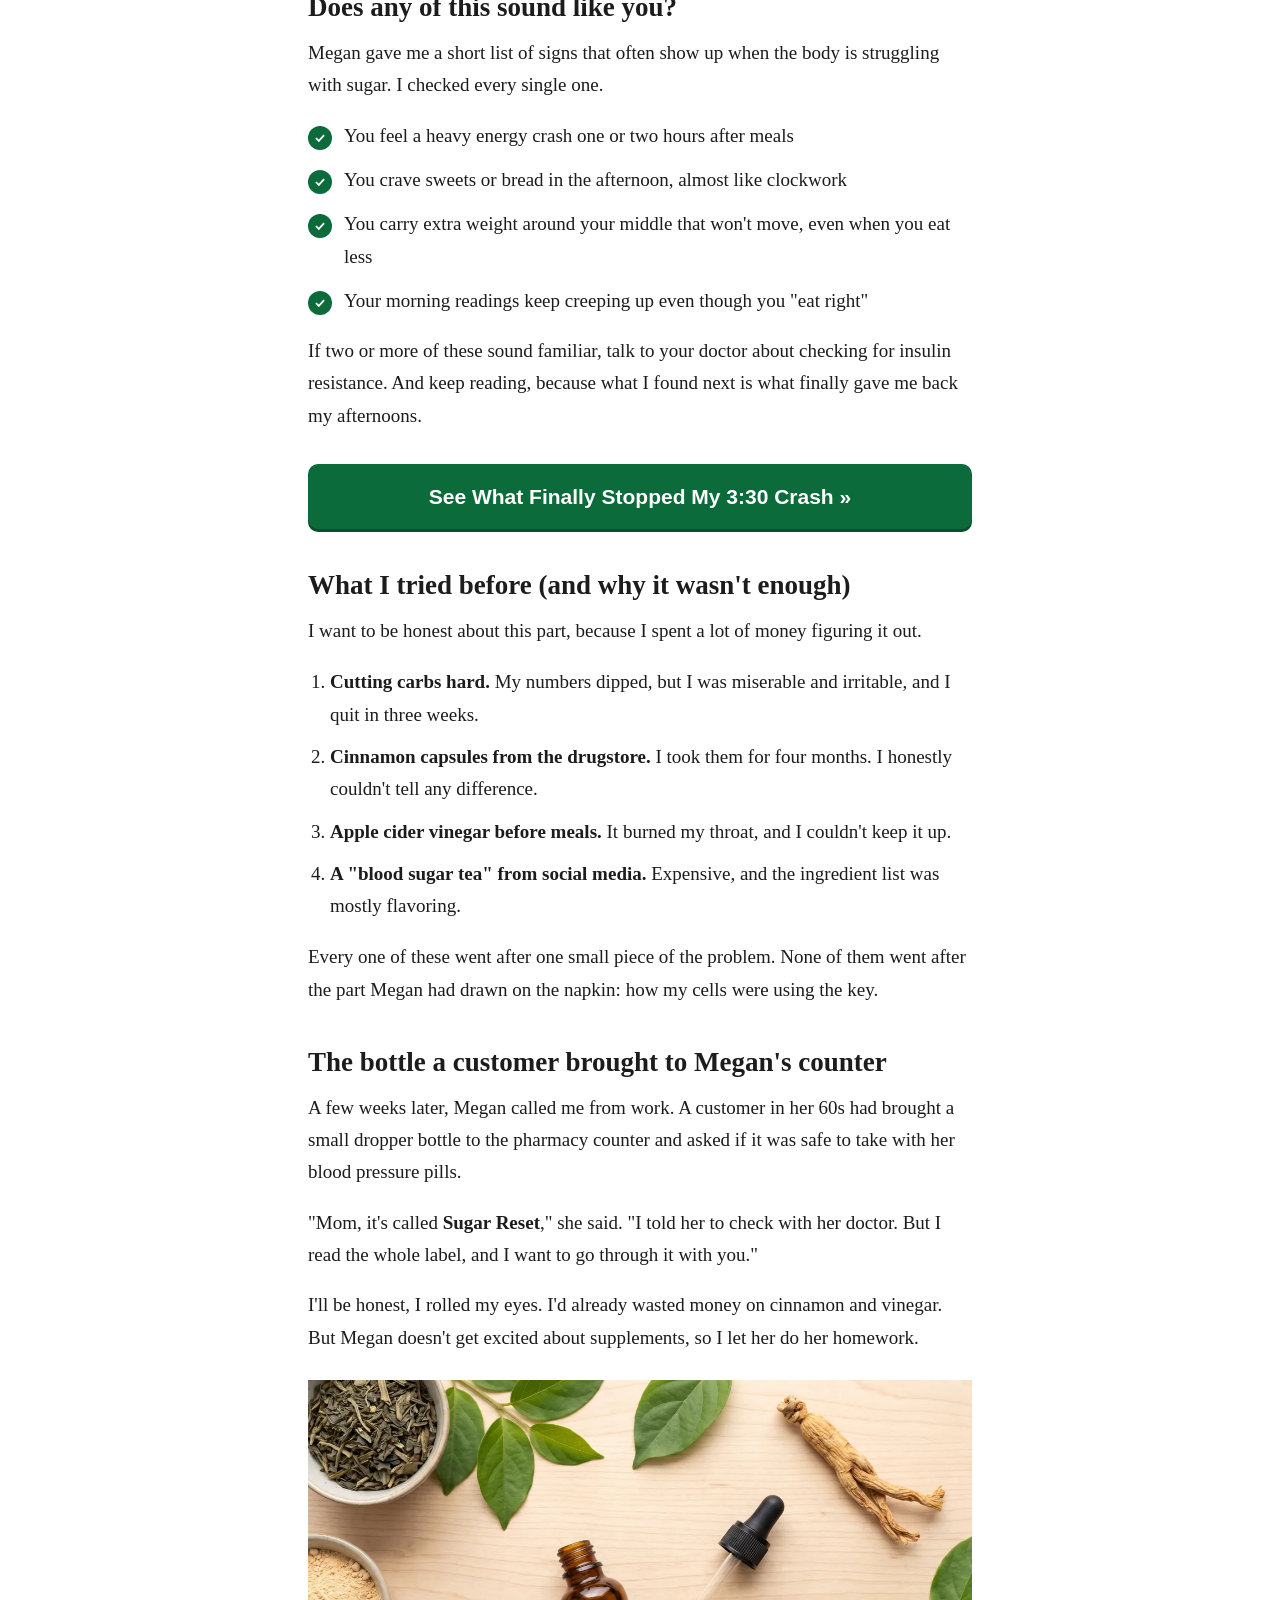
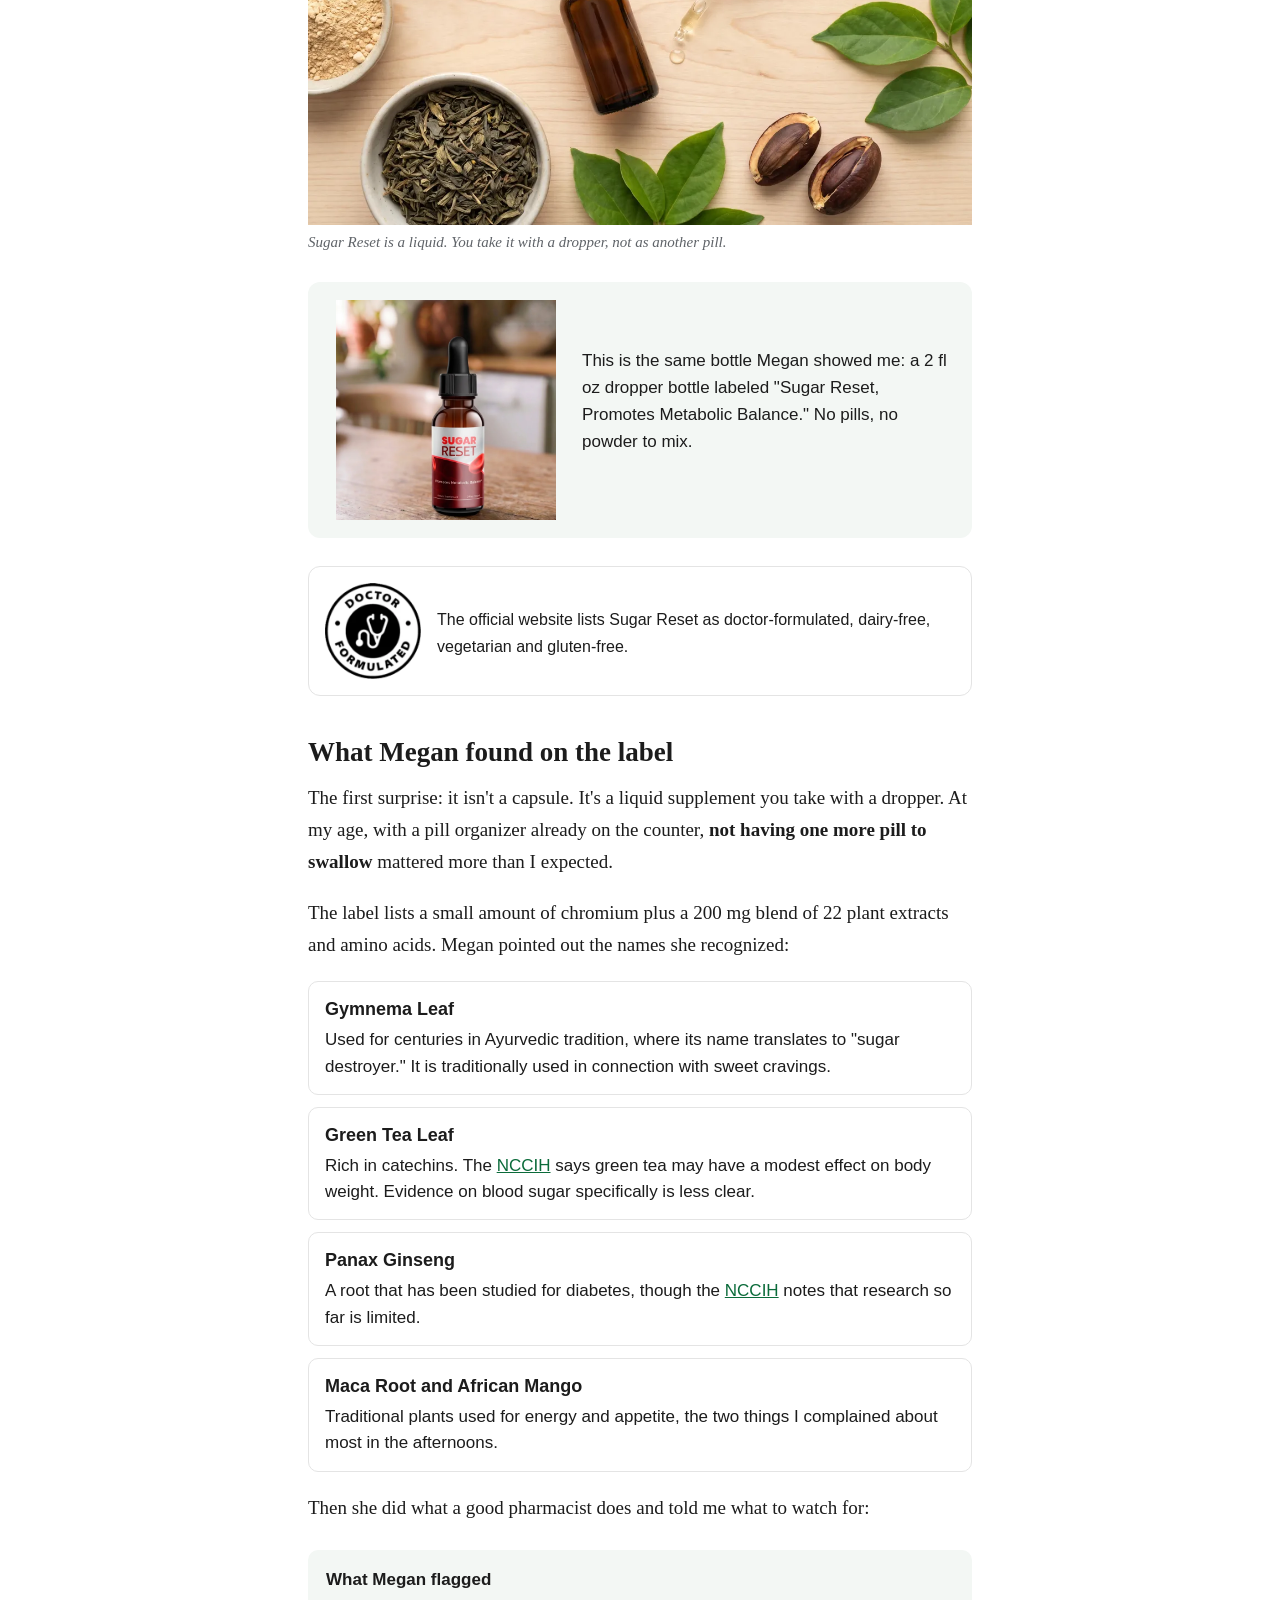
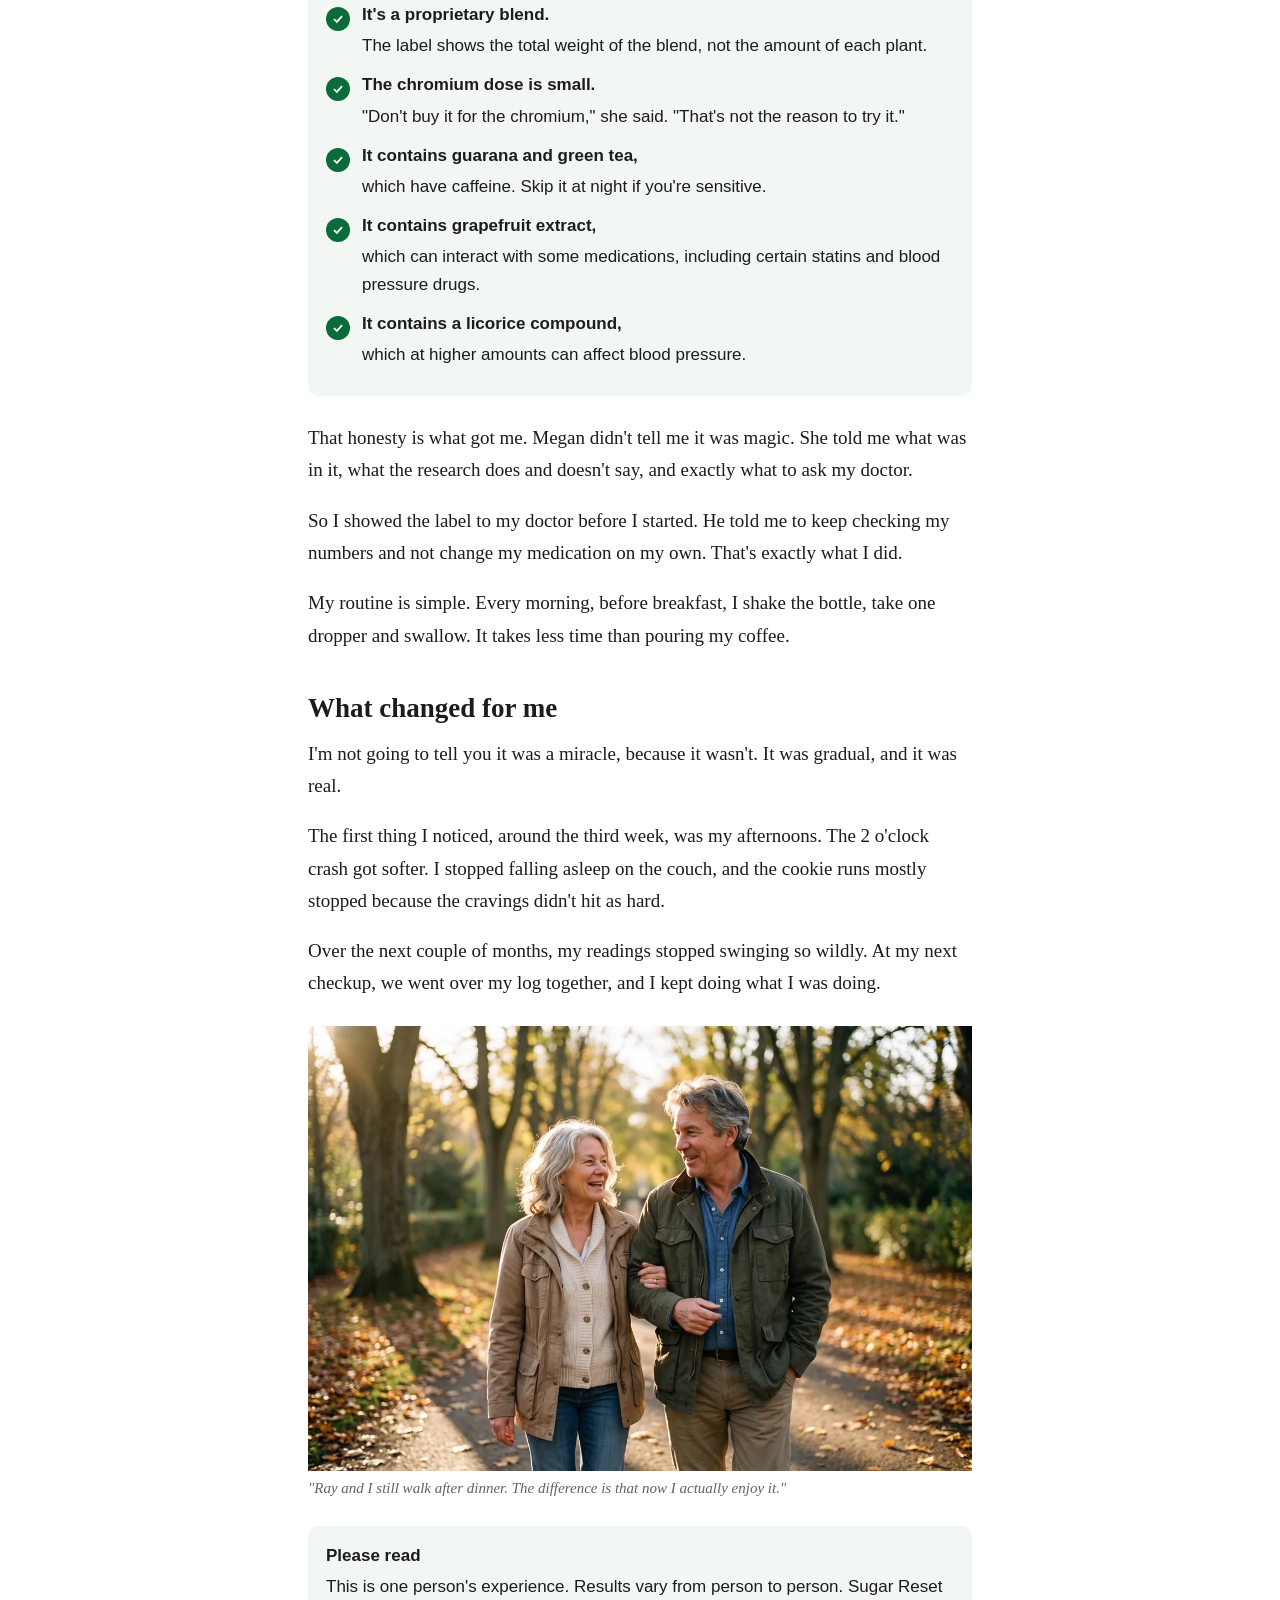
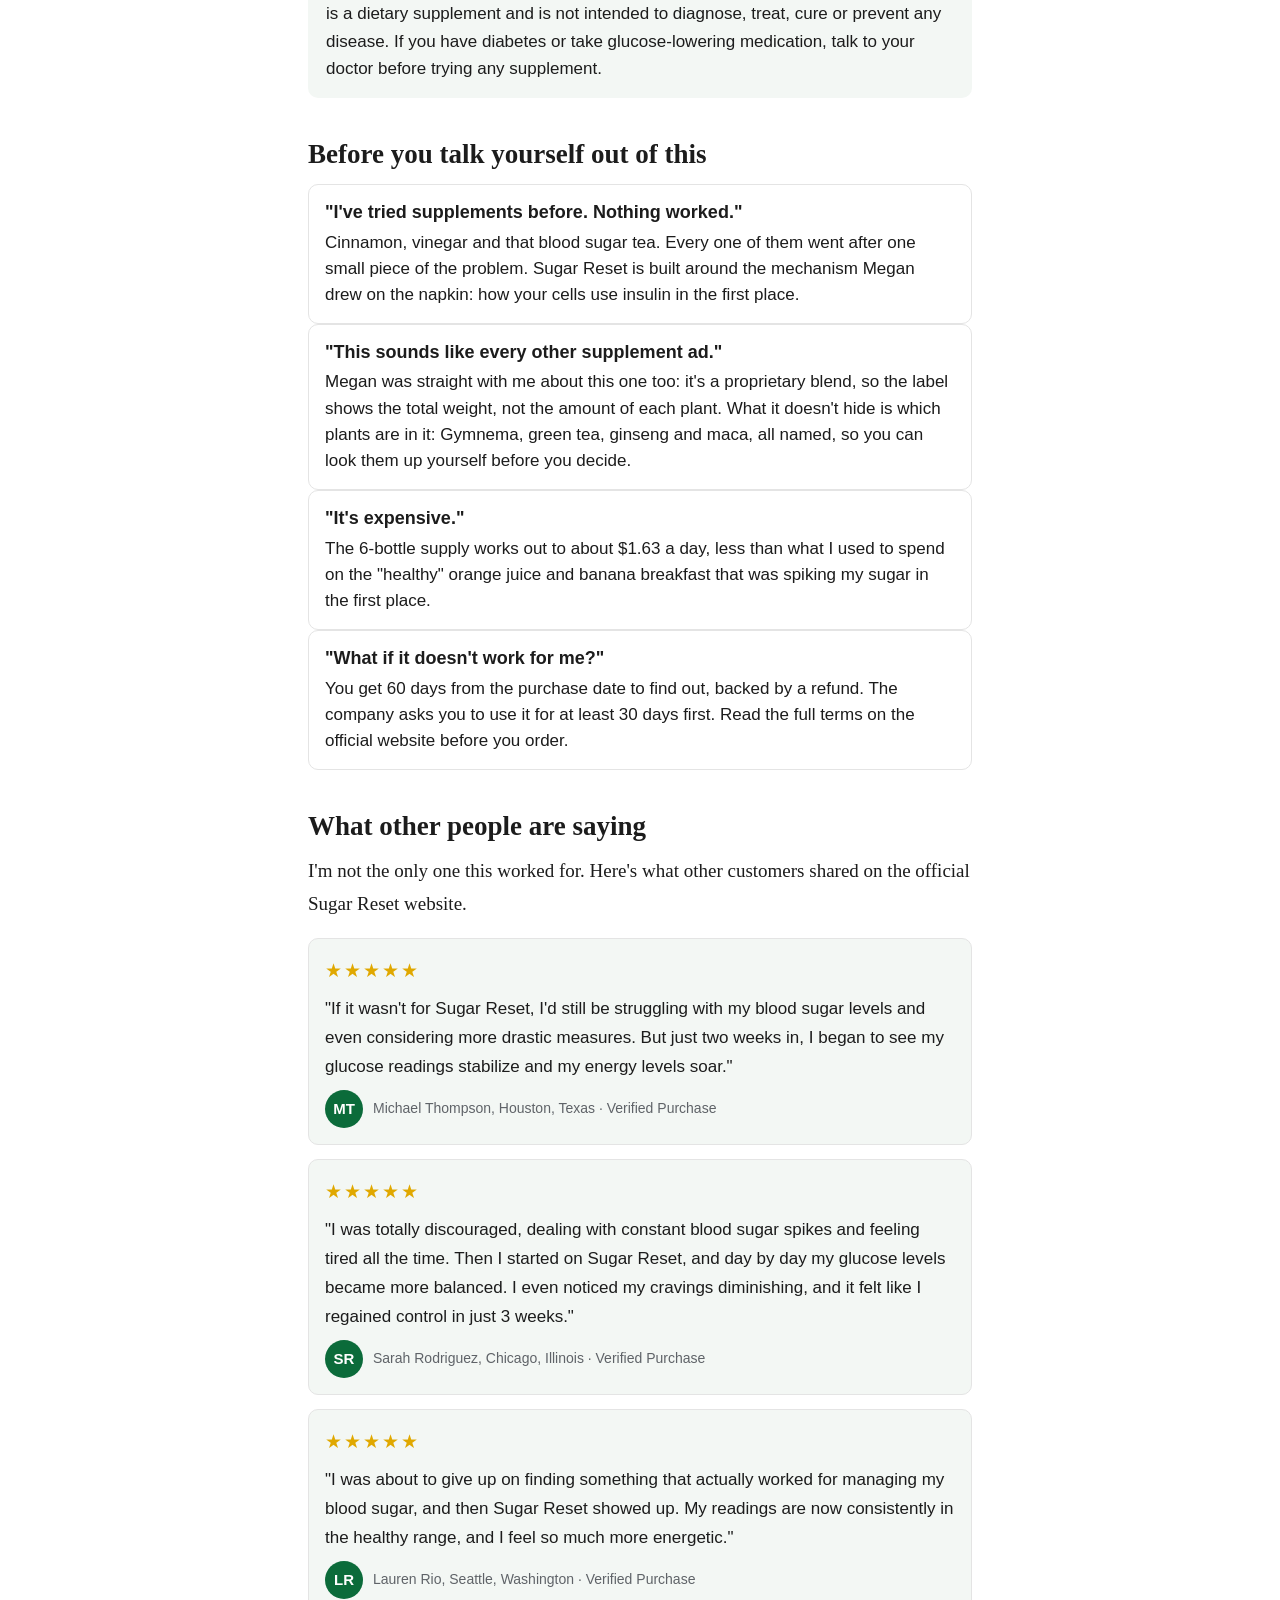
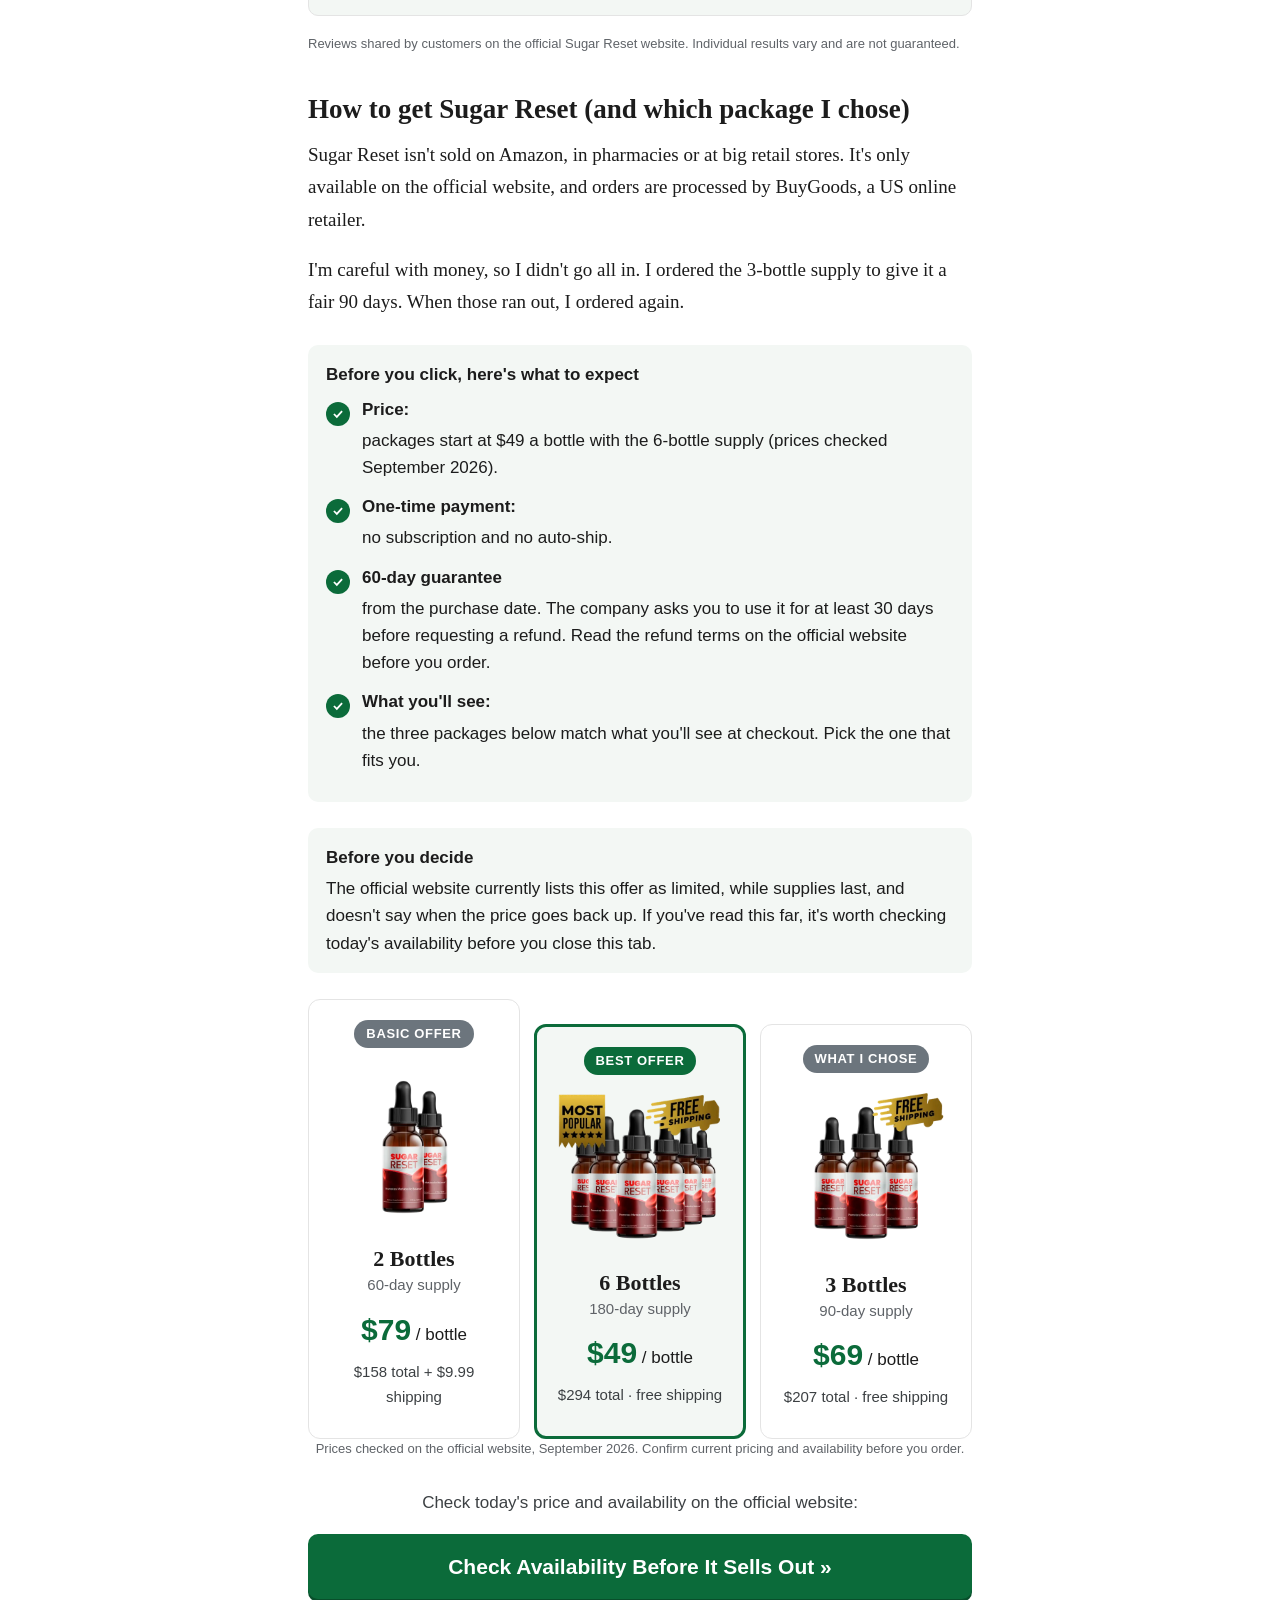
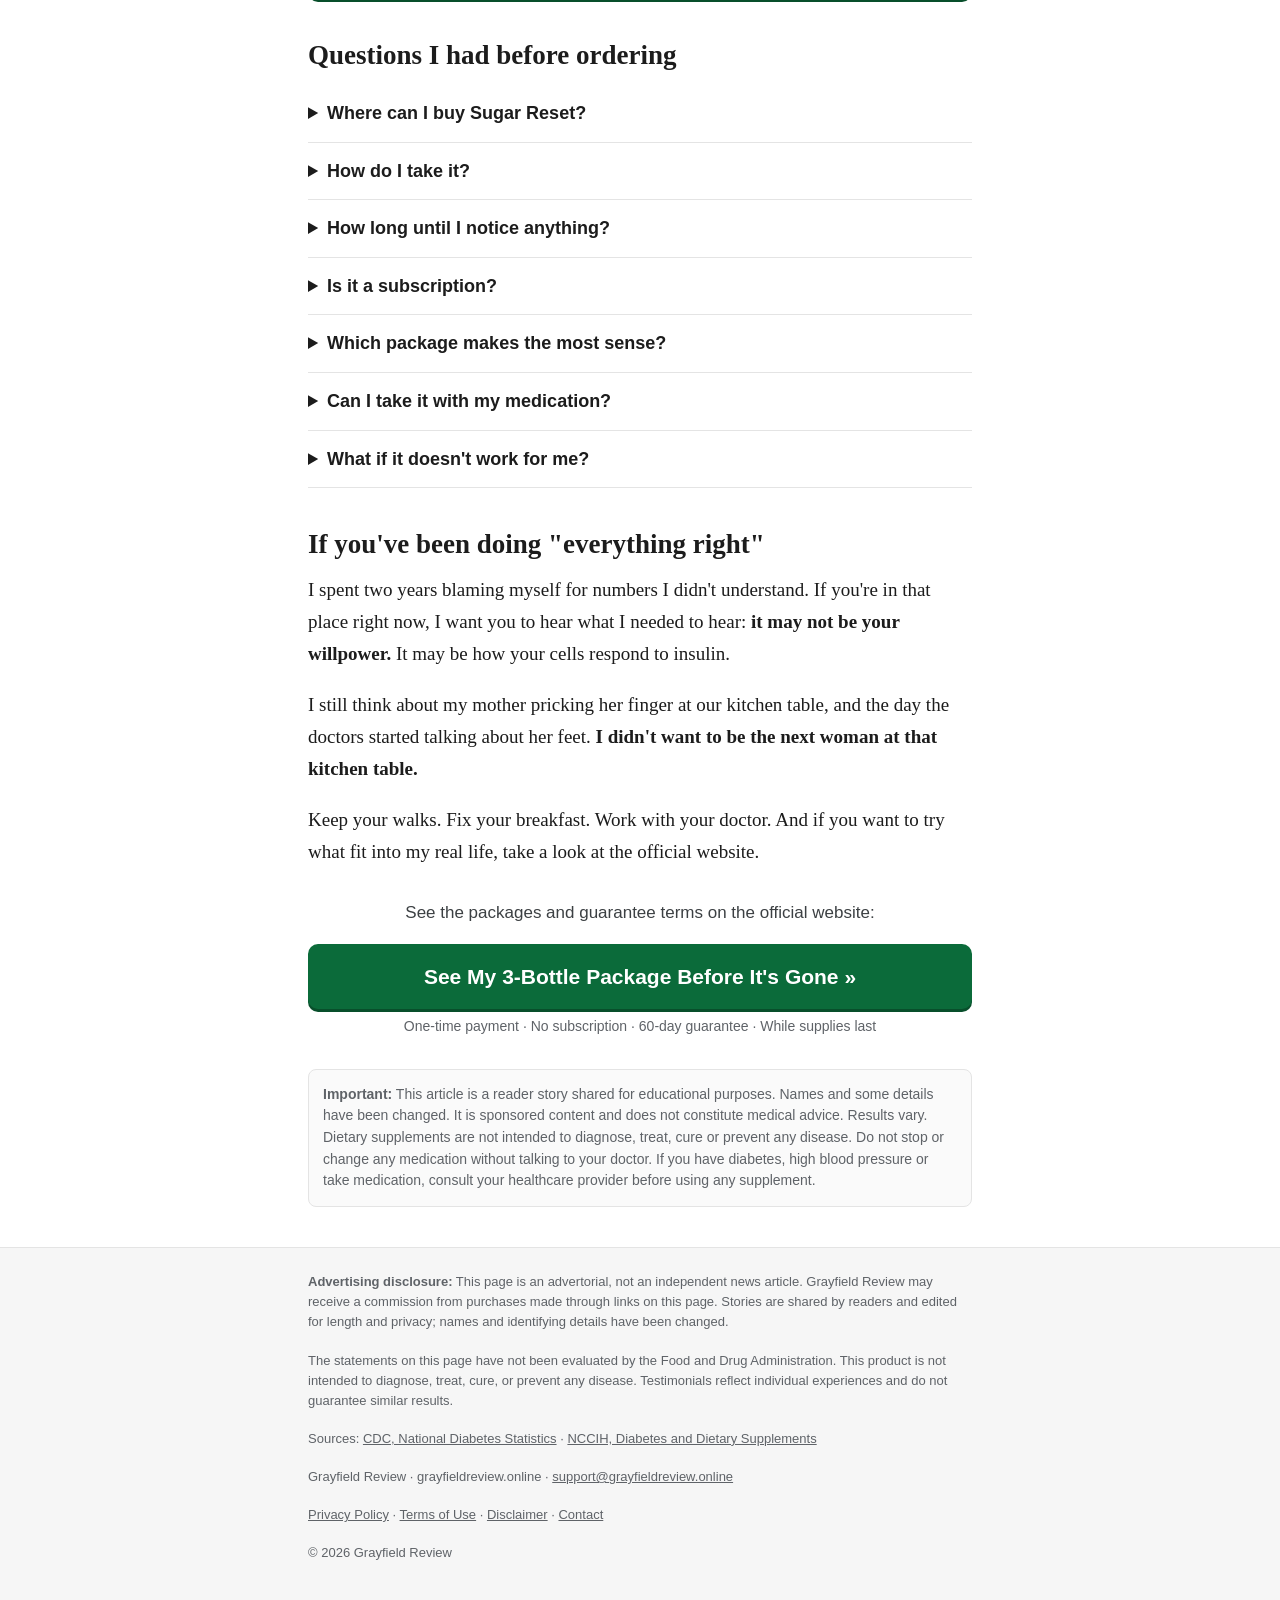
==== commit 548fea2e: "Fix H1/dek to match ad titles and stop early scroll drop-off Clarity showed 100% of visitors leaving" ====
--- a/blood-sugar-after-50/index.html
+++ b/blood-sugar-after-50/index.html
@@ -146,9 +146,9 @@
 
   <div class="kicker">Blood Sugar &middot; Reader Story &middot; 8 min read</div>
 
-  <h1>I Counted Carbs for 600 Kids a Day for 31 Years. At 61, I Couldn't Figure Out My Own Blood Sugar.</h1>
-
-  <p class="dek">I ate the "right" breakfast, took my walks and still watched my morning numbers creep up. What finally made sense wasn't another diet. It was understanding why my cells had stopped listening to insulin.</p>
+  <h1>I Did Everything Right for My Blood Sugar. It Got Worse Anyway.</h1>
+
+  <p class="dek">Cut the bread. Walked every night. Watched the numbers climb regardless. The answer wasn't another diet, it was something my own doctor never explained.</p>
 
   <div class="byline"><b>A reader story, as told to the Grayfield Review</b> &middot; September 15, 2026<br>Names and some details have been changed for privacy.</div>
 
